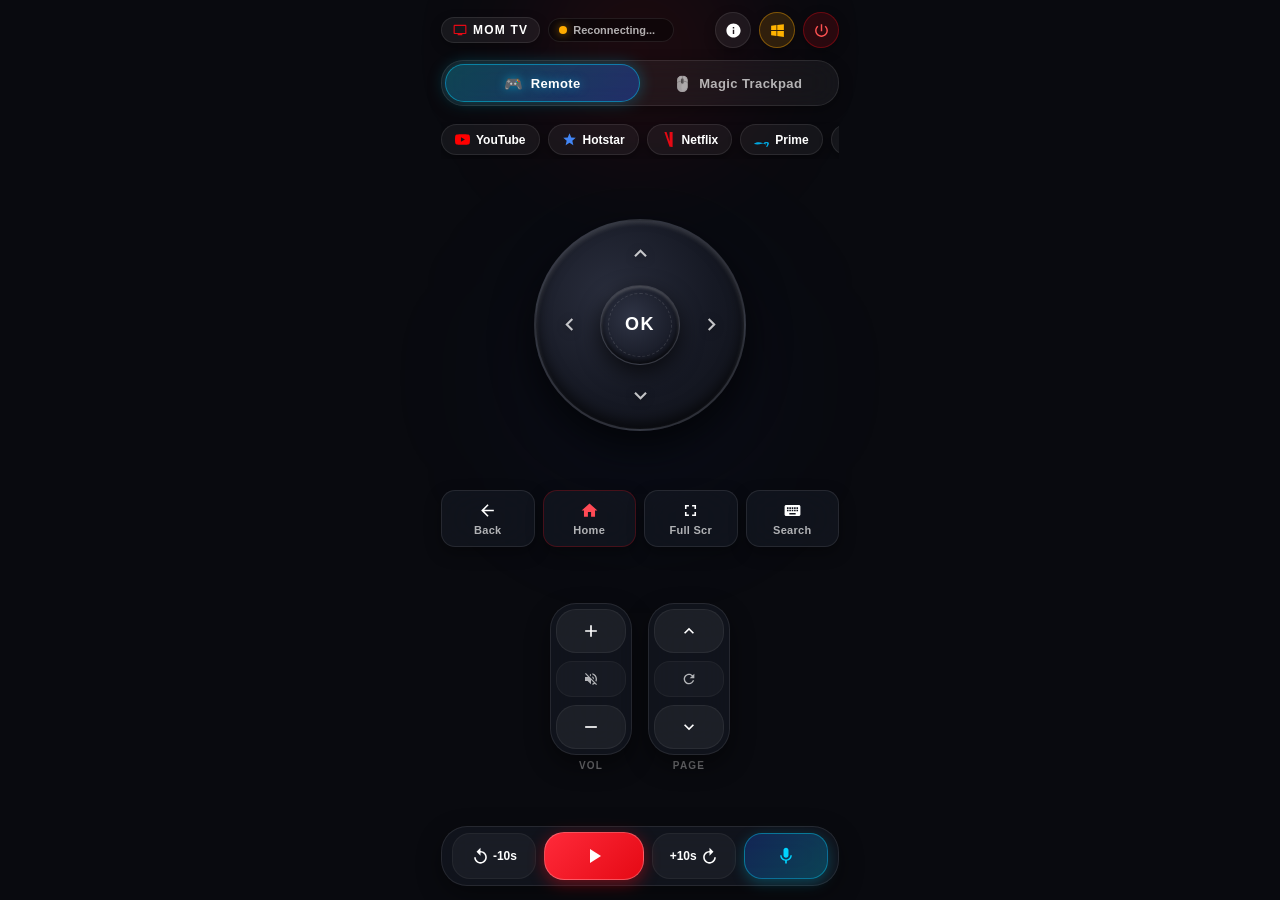
==== index.html @ c7e2353e "Refactor code structure for improved readability and maintainability" ====
<!DOCTYPE html>
<html lang="en">
<head>
  <meta charset="UTF-8">
  <meta name="viewport" content="width=device-width, initial-scale=1.0, maximum-scale=1.0, user-scalable=no, viewport-fit=cover">
  <title>MOM TV Remote</title>

  <!-- PWA & Apple Web App Meta Tags -->
  <meta name="theme-color" content="#090a0f">
  <meta name="apple-mobile-web-app-capable" content="yes">
  <meta name="apple-mobile-web-app-status-bar-style" content="black-translucent">
  <meta name="apple-mobile-web-app-title" content="Mom TV">
  <meta name="mobile-web-app-capable" content="yes">
  <meta name="application-name" content="MOM TV Remote">
  <meta name="description" content="Luxury Studio-Grade Smart TV Remote Control for MOM TV">

  <!-- Links -->
  <link rel="manifest" href="/manifest.json">
  <link rel="icon" type="image/svg+xml" href="/icon.svg">
  <link rel="apple-touch-icon" href="/icon.svg">

  <style>
    /* ==========================================================================
       DESIGN SYSTEM & CSS RESET
       ========================================================================== */
    :root {
      --bg-oled: #090a0f;
      --bg-card: rgba(20, 24, 34, 0.72);
      --bg-card-solid: #141822;
      --bg-pill: rgba(255, 255, 255, 0.05);
      --border-subtle: rgba(255, 255, 255, 0.09);
      --border-active: rgba(255, 255, 255, 0.22);
      --text-main: #FFFFFF;
      --text-muted: rgba(255, 255, 255, 0.68);
      --text-dim: rgba(255, 255, 255, 0.42);
      --accent-red: #E50914;
      --accent-red-glow: rgba(229, 9, 20, 0.45);
      --accent-green: #00E676;
      --accent-green-glow: rgba(0, 230, 118, 0.4);
      --accent-amber: #FFAB00;
      --accent-blue: #1E5CFF;
      --accent-cyan: #00D4FF;
      --accent-cyan-glow: rgba(0, 212, 255, 0.4);
      --font-stack: -apple-system, BlinkMacSystemFont, "SF Pro Display", "Segoe UI", Roboto, Helvetica, Arial, sans-serif;
    }

    *, *::before, *::after {
      margin: 0;
      padding: 0;
      box-sizing: border-box;
      -webkit-tap-highlight-color: transparent;
      user-select: none;
      -webkit-user-select: none;
      touch-action: manipulation;
    }

    button {
      background: transparent;
      border: none;
      font-family: inherit;
      outline: none;
      color: inherit;
    }

    html, body {
      width: 100%;
      height: 100%;
      min-height: 100vh;
      min-height: 100dvh;
      background-color: var(--bg-oled);
      color: var(--text-main);
      font-family: var(--font-stack);
      overflow-x: hidden;
      overflow-y: auto;
      display: flex;
      justify-content: center;
      align-items: stretch;
      -webkit-font-smoothing: antialiased;
      -moz-osx-font-smoothing: grayscale;
    }

    /* Ambient Backdrop Lighting */
    .ambient-backdrop {
      position: fixed;
      top: 0;
      left: 0;
      right: 0;
      bottom: 0;
      pointer-events: none;
      z-index: 0;
      overflow: hidden;
    }
    .glow-orb-top {
      position: absolute;
      top: -80px;
      left: 50%;
      transform: translateX(-50%);
      width: 320px;
      height: 260px;
      background: radial-gradient(circle, rgba(229, 9, 20, 0.16) 0%, transparent 70%);
      filter: blur(60px);
    }
    .glow-orb-mid {
      position: absolute;
      top: 42%;
      left: 50%;
      transform: translate(-50%, -50%);
      width: 320px;
      height: 320px;
      background: radial-gradient(circle, rgba(30, 80, 220, 0.10) 0%, transparent 70%);
      filter: blur(75px);
    }

    /* Main Ergonomic Container (430px max width for one-hand phone reach) */
    .remote-shell {
      position: relative;
      z-index: 1;
      width: 100%;
      max-width: 430px;
      margin: 0 auto;
      min-height: 100vh;
      min-height: 100dvh;
      display: flex;
      flex-direction: column;
      justify-content: space-between;
      padding: max(12px, env(safe-area-inset-top)) 16px max(14px, env(safe-area-inset-bottom)) 16px;
      gap: 10px;
    }

    /* ==========================================================================
       TOP STATUS BAR & POWER CONTROLS
       ========================================================================== */
    .top-bar {
      display: flex;
      align-items: center;
      justify-content: space-between;
      gap: 8px;
    }

    .brand-group {
      display: flex;
      align-items: center;
      gap: 8px;
    }

    .brand-logo-pill {
      display: flex;
      align-items: center;
      gap: 6px;
      background: rgba(255, 255, 255, 0.06);
      border: 1px solid var(--border-subtle);
      border-radius: 20px;
      padding: 5px 11px;
      font-size: 12px;
      font-weight: 800;
      letter-spacing: 1.2px;
      color: #FFF;
      box-shadow: 0 4px 12px rgba(0,0,0,0.3);
    }
    .brand-logo-pill .tv-icon-svg {
      width: 14px;
      height: 14px;
      fill: var(--accent-red);
    }

    .status-badge {
      display: flex;
      align-items: center;
      gap: 6px;
      background: rgba(0, 0, 0, 0.4);
      border: 1px solid var(--border-subtle);
      border-radius: 20px;
      padding: 5px 10px;
      font-size: 11px;
      font-weight: 600;
      color: var(--text-muted);
      cursor: pointer;
      transition: border-color 0.2s, background-color 0.2s;
    }
    .status-badge:active {
      background: rgba(255, 255, 255, 0.1);
    }

    .status-dot {
      width: 8px;
      height: 8px;
      border-radius: 50%;
      background-color: #FF5252;
      box-shadow: 0 0 8px rgba(255, 82, 82, 0.6);
      transition: background-color 0.3s, box-shadow 0.3s;
    }
    .status-badge.connected .status-dot {
      background-color: var(--accent-green);
      box-shadow: 0 0 10px var(--accent-green-glow);
      animation: pulse-dot 2.5s infinite;
    }
    .status-badge.reconnecting .status-dot {
      background-color: var(--accent-amber);
      box-shadow: 0 0 10px rgba(255, 171, 0, 0.6);
      animation: pulse-dot 1s infinite;
    }

    @keyframes pulse-dot {
      0%, 100% { transform: scale(1); opacity: 1; }
      50% { transform: scale(1.25); opacity: 0.75; }
    }

    .latency-pill {
      color: var(--accent-green);
      font-size: 10px;
      font-weight: 700;
      margin-left: 2px;
    }

    .top-actions {
      display: flex;
      align-items: center;
      gap: 8px;
    }

    .btn-circle-action {
      width: 36px;
      height: 36px;
      border-radius: 50%;
      background: rgba(255, 255, 255, 0.06);
      border: 1px solid var(--border-subtle);
      display: flex;
      align-items: center;
      justify-content: center;
      color: var(--text-main);
      cursor: pointer;
      box-shadow: 0 4px 12px rgba(0, 0, 0, 0.3);
      transition: transform 0.1s ease, background-color 0.15s ease, border-color 0.15s ease;
    }
    .btn-circle-action:active {
      transform: scale(0.90);
      background: rgba(255, 255, 255, 0.15);
      border-color: var(--border-active);
    }
    .btn-circle-action svg {
      width: 17px;
      height: 17px;
      fill: currentColor;
    }

    .btn-power {
      background: rgba(229, 9, 20, 0.15);
      border-color: rgba(229, 9, 20, 0.35);
      color: #FF5252;
    }
    .btn-power:active {
      background: var(--accent-red);
      color: #FFF;
      box-shadow: 0 0 18px var(--accent-red-glow);
    }

    .btn-exit-windows {
      background: rgba(255, 171, 0, 0.14);
      border-color: rgba(255, 171, 0, 0.4);
      color: #FFB300;
    }
    .btn-exit-windows:active {
      background: #FFB300;
      color: #090a0f;
      box-shadow: 0 0 18px rgba(255, 171, 0, 0.6);
    }

    /* ==========================================================================
       QUICK APPS SHELF (HORIZONTAL SCROLLING ROW)
       ========================================================================== */
    .shelf-container {
      position: relative;
      margin: 0 -16px;
      padding: 0 16px;
    }
    .apps-shelf {
      display: flex;
      gap: 8px;
      overflow-x: auto;
      scroll-snap-type: x mandatory;
      padding: 2px 4px 4px 4px;
      scrollbar-width: none;
      -ms-overflow-style: none;
    }
    .apps-shelf::-webkit-scrollbar {
      display: none;
    }

    .app-pill {
      flex: 0 0 auto;
      scroll-snap-align: start;
      display: flex;
      align-items: center;
      gap: 6px;
      padding: 7px 13px;
      background: rgba(255, 255, 255, 0.05);
      border: 1px solid var(--border-subtle);
      border-radius: 24px;
      font-size: 12px;
      font-weight: 600;
      color: #FFF;
      cursor: pointer;
      box-shadow: 0 4px 12px rgba(0, 0, 0, 0.35);
      transition: transform 0.12s ease, border-color 0.15s ease, background 0.15s ease, box-shadow 0.15s ease;
    }
    .app-pill:active {
      transform: scale(0.92);
      border-color: rgba(255, 255, 255, 0.4);
    }
    .app-pill svg {
      width: 15px;
      height: 15px;
      flex-shrink: 0;
    }

    /* Distinct Brand Accents */
    .pill-yt:active { background: #FF0000; box-shadow: 0 0 16px rgba(255,0,0,0.5); }
    .pill-hotstar:active { background: #001D85; box-shadow: 0 0 16px rgba(0,29,133,0.6); }
    .pill-netflix:active { background: #E50914; box-shadow: 0 0 16px rgba(229,9,20,0.6); }
    .pill-prime:active { background: #00A8E1; color: #000; box-shadow: 0 0 16px rgba(0,168,225,0.6); }
    .pill-jio:active { background: #E5007D; box-shadow: 0 0 16px rgba(229,0,125,0.6); }
    .pill-bhajans:active { background: #FF8C00; box-shadow: 0 0 16px rgba(255,140,0,0.6); }
    .pill-photos:active { background: #00B4D8; box-shadow: 0 0 16px rgba(0,180,216,0.6); }
    .pill-news:active { background: #0077B6; box-shadow: 0 0 16px rgba(0,119,182,0.6); }

    /* ==========================================================================
       CIRCULAR PRECISION D-PAD (APPLE TV / FIRE TV STYLE)
       ========================================================================== */
    .dpad-section {
      display: flex;
      justify-content: center;
      align-items: center;
      padding: 4px 0;
    }

    .dpad-plate {
      position: relative;
      width: 212px;
      height: 212px;
      border-radius: 50%;
      background: radial-gradient(circle at 35% 35%, #292d3c 0%, #161924 55%, #0f1118 100%);
      border: 2px solid rgba(255, 255, 255, 0.11);
      box-shadow:
        0 16px 40px rgba(0, 0, 0, 0.7),
        inset 0 2px 4px rgba(255, 255, 255, 0.15),
        inset 0 -6px 14px rgba(0, 0, 0, 0.65);
      display: flex;
      align-items: center;
      justify-content: center;
      touch-action: none;
    }

    /* 4 Directional Sectors */
    .dpad-btn {
      position: absolute;
      display: flex;
      align-items: center;
      justify-content: center;
      color: rgba(255, 255, 255, 0.75);
      cursor: pointer;
      transition: transform 0.08s ease, color 0.1s ease;
      z-index: 2;
    }
    .dpad-btn svg {
      width: 25px;
      height: 25px;
      fill: currentColor;
      filter: drop-shadow(0 2px 4px rgba(0,0,0,0.5));
    }
    .dpad-btn:active, .dpad-btn.active {
      color: #FFFFFF;
    }

    .dpad-btn.up {
      top: 6px;
      left: 50%;
      transform: translateX(-50%);
      width: 76px;
      height: 54px;
    }
    .dpad-btn.up:active, .dpad-btn.up.active {
      transform: translateX(-50%) translateY(-2px);
    }

    .dpad-btn.down {
      bottom: 6px;
      left: 50%;
      transform: translateX(-50%);
      width: 76px;
      height: 54px;
    }
    .dpad-btn.down:active, .dpad-btn.down.active {
      transform: translateX(-50%) translateY(2px);
    }

    .dpad-btn.left {
      left: 6px;
      top: 50%;
      transform: translateY(-50%);
      width: 54px;
      height: 76px;
    }
    .dpad-btn.left:active, .dpad-btn.left.active {
      transform: translateY(-50%) translateX(-2px);
    }

    .dpad-btn.right {
      right: 6px;
      top: 50%;
      transform: translateY(-50%);
      width: 54px;
      height: 76px;
    }
    .dpad-btn.right:active, .dpad-btn.right.active {
      transform: translateY(-50%) translateX(2px);
    }

    /* Center Tactile OK Ring */
    .dpad-center-ok {
      position: relative;
      z-index: 3;
      width: 80px;
      height: 80px;
      border-radius: 50%;
      background: radial-gradient(circle at 40% 40%, #2f3445 0%, #191c28 65%, #0e1017 100%);
      border: 1.5px solid rgba(255, 255, 255, 0.14);
      box-shadow:
        0 8px 22px rgba(0, 0, 0, 0.65),
        inset 0 2px 3px rgba(255, 255, 255, 0.22),
        inset 0 -3px 6px rgba(0, 0, 0, 0.7);
      display: flex;
      flex-direction: column;
      align-items: center;
      justify-content: center;
      color: #FFFFFF;
      font-size: 18px;
      font-weight: 800;
      letter-spacing: 1.5px;
      cursor: pointer;
      transition: transform 0.08s ease, box-shadow 0.1s ease, background 0.1s ease;
    }
    .dpad-center-ok::after {
      content: '';
      position: absolute;
      width: 64px;
      height: 64px;
      border-radius: 50%;
      border: 1px dashed rgba(255, 255, 255, 0.12);
      pointer-events: none;
    }
    .dpad-center-ok:active, .dpad-center-ok.active {
      transform: scale(0.92);
      background: radial-gradient(circle at 50% 50%, #1a44a5 0%, #0d2258 100%);
      border-color: rgba(255, 255, 255, 0.4);
      box-shadow: 0 2px 10px rgba(0,0,0,0.8), 0 0 16px rgba(30, 80, 220, 0.5);
    }

    /* ==========================================================================
       ESSENTIAL TV CONTROL BAR (BACK, HOME, FULLSCREEN, KEYBOARD)
       ========================================================================== */
    .essentials-row {
      display: grid;
      grid-template-columns: repeat(4, 1fr);
      gap: 8px;
    }

    .pill-control-btn {
      display: flex;
      flex-direction: column;
      align-items: center;
      justify-content: center;
      gap: 4px;
      padding: 10px 4px;
      background: var(--bg-card);
      backdrop-filter: blur(20px);
      -webkit-backdrop-filter: blur(20px);
      border: 1px solid var(--border-subtle);
      border-radius: 14px;
      color: var(--text-main);
      cursor: pointer;
      box-shadow: 0 6px 16px rgba(0, 0, 0, 0.35);
      transition: transform 0.1s ease, background-color 0.15s ease, border-color 0.15s ease;
    }
    .pill-control-btn:active {
      transform: scale(0.92);
      background: rgba(255, 255, 255, 0.12);
      border-color: var(--border-active);
    }
    .pill-control-btn svg {
      width: 19px;
      height: 19px;
      fill: currentColor;
    }
    .pill-control-btn span {
      font-size: 11px;
      font-weight: 600;
      color: var(--text-muted);
      letter-spacing: 0.3px;
    }
    .pill-control-btn:active span {
      color: #FFF;
    }
    .pill-control-btn.home-accent {
      border-color: rgba(229, 9, 20, 0.25);
    }
    .pill-control-btn.home-accent svg {
      fill: #FF4A55;
    }
    .pill-control-btn.home-accent:active {
      background: rgba(229, 9, 20, 0.3);
      border-color: var(--accent-red);
    }

    /* ==========================================================================
       ERGONOMIC DUAL VERTICAL ROCKERS (VOLUME & PAGE/SCROLL)
       ========================================================================== */
    .rockers-section {
      display: flex;
      justify-content: center;
      gap: 16px;
      padding: 0;
    }

    .rocker-column {
      display: flex;
      flex-direction: column;
      align-items: center;
      gap: 5px;
    }

    .rocker-pillar {
      width: 82px;
      height: 152px;
      background: var(--bg-card);
      backdrop-filter: blur(20px);
      -webkit-backdrop-filter: blur(20px);
      border: 1px solid var(--border-subtle);
      border-radius: 26px;
      display: flex;
      flex-direction: column;
      justify-content: space-between;
      align-items: center;
      padding: 5px;
      box-shadow: 0 10px 24px rgba(0, 0, 0, 0.45);
    }

    .rocker-btn {
      width: 100%;
      height: 44px;
      border-radius: 20px;
      background: rgba(255, 255, 255, 0.05);
      border: 1px solid rgba(255, 255, 255, 0.06);
      display: flex;
      align-items: center;
      justify-content: center;
      color: var(--text-main);
      cursor: pointer;
      transition: transform 0.08s ease, background-color 0.12s ease;
    }
    .rocker-btn:active {
      transform: scale(0.90);
      background: rgba(255, 255, 255, 0.18);
    }
    .rocker-btn svg {
      width: 20px;
      height: 20px;
      fill: currentColor;
    }

    .rocker-mid-btn {
      width: 100%;
      height: 36px;
      border-radius: 16px;
      display: flex;
      align-items: center;
      justify-content: center;
      font-size: 11px;
      font-weight: 700;
      letter-spacing: 0.8px;
      color: var(--text-muted);
      cursor: pointer;
      background: rgba(255, 255, 255, 0.03);
      border: 1px solid rgba(255, 255, 255, 0.04);
      transition: transform 0.08s ease, background-color 0.12s ease, color 0.12s ease;
    }
    .rocker-mid-btn:active {
      transform: scale(0.92);
      background: rgba(255, 255, 255, 0.16);
      color: #FFF;
    }
    .rocker-mid-btn svg {
      width: 16px;
      height: 16px;
      fill: currentColor;
    }

    .rocker-label {
      font-size: 10px;
      font-weight: 700;
      letter-spacing: 1.2px;
      color: var(--text-dim);
      text-transform: uppercase;
      text-align: center;
    }

    /* ==========================================================================
       MEDIA PLAYBACK & VOICE CONTROLS BAR (REWIND 10, PLAY/PAUSE, FORWARD 10, VOICE)
       ========================================================================== */
    .media-playback-bar {
      display: flex;
      align-items: center;
      justify-content: space-between;
      gap: 8px;
      padding: 5px 10px;
      background: var(--bg-card);
      backdrop-filter: blur(20px);
      -webkit-backdrop-filter: blur(20px);
      border: 1px solid var(--border-subtle);
      border-radius: 26px;
      box-shadow: 0 8px 24px rgba(0, 0, 0, 0.4);
    }

    .media-btn {
      flex: 1;
      height: 46px;
      border-radius: 18px;
      background: rgba(255, 255, 255, 0.04);
      border: 1px solid rgba(255, 255, 255, 0.05);
      display: flex;
      align-items: center;
      justify-content: center;
      gap: 3px;
      font-size: 12px;
      font-weight: 700;
      color: var(--text-main);
      cursor: pointer;
      transition: transform 0.08s ease, background-color 0.12s ease;
    }
    .media-btn:active {
      transform: scale(0.92);
      background: rgba(255, 255, 255, 0.14);
    }
    .media-btn svg {
      width: 19px;
      height: 19px;
      fill: currentColor;
    }

    .media-btn-play {
      flex: 1.2;
      height: 48px;
      background: linear-gradient(135deg, #FF2A3A 0%, #E50914 100%);
      border-radius: 20px;
      border: 1px solid rgba(255, 255, 255, 0.25);
      box-shadow: 0 4px 16px var(--accent-red-glow);
    }
    .media-btn-play:active {
      transform: scale(0.92);
      filter: brightness(1.2);
    }
    .media-btn-play svg {
      width: 24px;
      height: 24px;
      fill: #FFFFFF;
    }

    .media-btn-voice {
      flex: 1;
      height: 46px;
      border-radius: 18px;
      background: linear-gradient(135deg, rgba(30, 92, 255, 0.25) 0%, rgba(0, 212, 255, 0.25) 100%);
      border: 1px solid rgba(0, 212, 255, 0.4);
      color: #00D4FF;
      box-shadow: 0 4px 14px rgba(0, 212, 255, 0.25);
    }
    .media-btn-voice:active {
      transform: scale(0.92);
      background: linear-gradient(135deg, #1E5CFF 0%, #00D4FF 100%);
      color: #FFF;
      box-shadow: 0 0 16px var(--accent-cyan-glow);
    }
    .media-btn-voice svg {
      width: 20px;
      height: 20px;
      fill: currentColor;
    }

    /* ==========================================================================
       MODALS & BOTTOM SHEETS (VOICE, KEYBOARD, POWER, INFO/PAIRING)
       ========================================================================== */
    .modal-overlay {
      position: fixed;
      inset: 0;
      background: rgba(0, 0, 0, 0.78);
      backdrop-filter: blur(16px);
      -webkit-backdrop-filter: blur(16px);
      z-index: 100;
      display: none;
      align-items: flex-end;
      justify-content: center;
      padding: 0;
      opacity: 0;
      transition: opacity 0.25s ease;
    }
    .modal-overlay.active {
      display: flex;
      opacity: 1;
    }

    .modal-card {
      width: 100%;
      max-width: 430px;
      background: #12151E;
      border: 1px solid var(--border-subtle);
      border-radius: 26px 26px 0 0;
      padding: 22px 20px max(22px, env(safe-area-inset-bottom)) 20px;
      box-shadow: 0 -12px 40px rgba(0, 0, 0, 0.8);
      transform: translateY(100%);
      transition: transform 0.28s cubic-bezier(0.16, 1, 0.3, 1);
      display: flex;
      flex-direction: column;
      gap: 16px;
    }
    .modal-overlay.active .modal-card {
      transform: translateY(0);
    }

    .modal-handle {
      width: 40px;
      height: 5px;
      background: rgba(255, 255, 255, 0.2);
      border-radius: 3px;
      align-self: center;
      margin-bottom: -4px;
    }

    .modal-header {
      display: flex;
      align-items: center;
      justify-content: space-between;
    }
    .modal-title {
      font-size: 18px;
      font-weight: 700;
      color: #FFF;
      display: flex;
      align-items: center;
      gap: 8px;
    }
    .modal-close-btn {
      width: 32px;
      height: 32px;
      border-radius: 50%;
      background: rgba(255, 255, 255, 0.08);
      border: none;
      color: var(--text-muted);
      font-size: 17px;
      font-weight: bold;
      display: flex;
      align-items: center;
      justify-content: center;
      cursor: pointer;
    }
    .modal-close-btn:active {
      background: rgba(255, 255, 255, 0.2);
      color: #FFF;
    }

    /* ==========================================================================
       STUDIO-GRADE TV SEARCH & VOICE HUB (#search-hub-modal)
       ========================================================================== */
    .search-hub-card {
      width: 100%;
      max-width: 440px;
      background: #111420;
      border: 1px solid rgba(255, 255, 255, 0.14);
      border-radius: 28px 28px 0 0;
      padding: 20px 20px max(24px, env(safe-area-inset-bottom)) 20px;
      box-shadow: 0 -16px 48px rgba(0, 0, 0, 0.9);
      transform: translateY(100%);
      transition: transform 0.28s cubic-bezier(0.16, 1, 0.3, 1);
      display: flex;
      flex-direction: column;
      gap: 14px;
      max-height: 92vh;
      overflow-y: auto;
      overflow-x: hidden;
    }
    .modal-overlay.active .search-hub-card {
      transform: translateY(0);
    }

    /* Voice / Equalizer Area */
    .hub-voice-section {
      display: flex;
      align-items: center;
      justify-content: space-between;
      background: rgba(255, 255, 255, 0.04);
      border: 1px solid var(--border-subtle);
      border-radius: 20px;
      padding: 10px 14px;
      gap: 12px;
    }

    .hub-mic-btn {
      width: 52px;
      height: 52px;
      border-radius: 50%;
      background: linear-gradient(135deg, #1e5cff 0%, #00d4ff 100%);
      border: none;
      display: flex;
      align-items: center;
      justify-content: center;
      cursor: pointer;
      color: #fff;
      box-shadow: 0 4px 14px rgba(0, 212, 255, 0.35);
      flex-shrink: 0;
      transition: transform 0.15s ease, box-shadow 0.2s ease;
      position: relative;
    }
    .hub-mic-btn:active {
      transform: scale(0.92);
    }
    .hub-mic-btn.listening {
      background: linear-gradient(135deg, #ea4335 0%, #ff5252 100%);
      box-shadow: 0 0 22px rgba(234, 67, 53, 0.65);
      animation: pulse-mic 1.2s infinite;
    }
    @keyframes pulse-mic {
      0% { box-shadow: 0 0 0 0 rgba(234, 67, 53, 0.6); }
      70% { box-shadow: 0 0 0 14px rgba(234, 67, 53, 0); }
      100% { box-shadow: 0 0 0 0 rgba(234, 67, 53, 0); }
    }
    .hub-mic-btn svg {
      width: 26px;
      height: 26px;
      fill: currentColor;
    }

    .hub-voice-info {
      flex: 1;
      display: flex;
      flex-direction: column;
      gap: 4px;
      min-width: 0;
    }
    .hub-voice-status {
      font-size: 13px;
      font-weight: 700;
      color: var(--text-main);
      white-space: nowrap;
      overflow: hidden;
      text-overflow: ellipsis;
    }

    /* Multi-bar Equalizer Waves */
    .hub-wave-bars {
      display: flex;
      align-items: center;
      gap: 5px;
      height: 28px;
    }
    .hub-wave-bar {
      width: 5px;
      height: 8px;
      border-radius: 3px;
      transition: height 0.12s ease;
    }
    .hub-wave-bar:nth-child(1) { background: #4285F4; }
    .hub-wave-bar:nth-child(2) { background: #EA4335; }
    .hub-wave-bar:nth-child(3) { background: #FBBC05; }
    .hub-wave-bar:nth-child(4) { background: #34A853; }
    .hub-wave-bar:nth-child(5) { background: #00D4FF; }

    .hub-wave-bars.listening .hub-wave-bar:nth-child(1) { animation: hub-wave 0.7s infinite ease-in-out 0.05s; }
    .hub-wave-bars.listening .hub-wave-bar:nth-child(2) { animation: hub-wave 0.7s infinite ease-in-out 0.15s; }
    .hub-wave-bars.listening .hub-wave-bar:nth-child(3) { animation: hub-wave 0.7s infinite ease-in-out 0.25s; }
    .hub-wave-bars.listening .hub-wave-bar:nth-child(4) { animation: hub-wave 0.7s infinite ease-in-out 0.35s; }
    .hub-wave-bars.listening .hub-wave-bar:nth-child(5) { animation: hub-wave 0.7s infinite ease-in-out 0.45s; }

    @keyframes hub-wave {
      0%, 100% { height: 6px; }
      50% { height: 26px; }
    }

    /* Language Switcher */
    .hub-lang-row {
      display: flex;
      align-items: center;
      justify-content: flex-end;
      gap: 6px;
    }
    .hub-lang-chip {
      padding: 5px 10px;
      border-radius: 12px;
      background: rgba(255, 255, 255, 0.06);
      border: 1px solid var(--border-subtle);
      font-size: 11px;
      font-weight: 700;
      color: var(--text-muted);
      cursor: pointer;
      display: flex;
      align-items: center;
      gap: 4px;
      transition: all 0.15s ease;
    }
    .hub-lang-chip.active {
      background: rgba(0, 212, 255, 0.18);
      border-color: var(--accent-cyan);
      color: #FFF;
      box-shadow: 0 0 10px rgba(0, 212, 255, 0.3);
    }

    /* Ultra-readable transcript & input field (24px - 28px) */
    .hub-input-group {
      display: flex;
      gap: 8px;
      align-items: stretch;
    }
    .hub-input-wrapper {
      position: relative;
      flex: 1;
      display: flex;
      align-items: center;
    }
    .hub-search-input {
      width: 100%;
      background: #090c14;
      border: 2px solid rgba(255, 255, 255, 0.16);
      border-radius: 18px;
      padding: 14px 44px 14px 16px;
      font-size: clamp(22px, 5.5vw, 26px);
      font-weight: 700;
      color: #FFFFFF;
      outline: none;
      transition: border-color 0.2s, box-shadow 0.2s;
      letter-spacing: -0.2px;
      line-height: 1.25;
      font-family: inherit;
    }
    .hub-search-input::placeholder {
      font-size: 17px;
      font-weight: 500;
      color: rgba(255, 255, 255, 0.35);
    }
    .hub-search-input:focus {
      border-color: var(--accent-cyan);
      box-shadow: 0 0 18px rgba(0, 212, 255, 0.25);
    }
    .hub-clear-btn {
      position: absolute;
      right: 12px;
      top: 50%;
      transform: translateY(-50%);
      width: 28px;
      height: 28px;
      border-radius: 50%;
      background: rgba(255, 255, 255, 0.12);
      border: none;
      color: var(--text-muted);
      font-size: 14px;
      font-weight: bold;
      display: none;
      align-items: center;
      justify-content: center;
      cursor: pointer;
    }
    .hub-clear-btn:active {
      background: rgba(255, 255, 255, 0.25);
      color: #fff;
    }

    /* Large Vibrant GO Button */
    .hub-btn-go {
      background: linear-gradient(135deg, #00D4FF 0%, #1E5CFF 100%);
      border: none;
      border-radius: 18px;
      padding: 0 20px;
      font-size: 16px;
      font-weight: 800;
      letter-spacing: 0.5px;
      color: #FFF;
      cursor: pointer;
      display: flex;
      align-items: center;
      justify-content: center;
      gap: 6px;
      box-shadow: 0 4px 18px rgba(0, 212, 255, 0.4);
      flex-shrink: 0;
      transition: transform 0.1s ease, filter 0.15s ease;
    }
    .hub-btn-go:active {
      transform: scale(0.94);
      filter: brightness(1.15);
    }

    /* 1-Tap Destination Search Chips */
    .hub-chips-section-title {
      font-size: 11px;
      font-weight: 800;
      text-transform: uppercase;
      letter-spacing: 1px;
      color: var(--text-dim);
      margin-top: 2px;
    }
    .hub-destinations-grid {
      display: grid;
      grid-template-columns: repeat(3, 1fr);
      gap: 8px;
    }
    .hub-dest-chip {
      display: flex;
      flex-direction: column;
      align-items: center;
      justify-content: center;
      gap: 6px;
      padding: 12px 6px;
      border-radius: 16px;
      border: 1px solid transparent;
      cursor: pointer;
      transition: transform 0.12s ease, box-shadow 0.2s ease, filter 0.15s ease;
      text-align: center;
      font-family: inherit;
    }
    .hub-dest-chip:active {
      transform: scale(0.95);
      filter: brightness(1.2);
    }
    .hub-dest-icon {
      width: 24px;
      height: 24px;
      display: flex;
      align-items: center;
      justify-content: center;
    }
    .hub-dest-icon svg {
      width: 22px;
      height: 22px;
    }
    .hub-dest-name {
      font-size: 12px;
      font-weight: 800;
      letter-spacing: 0.2px;
      line-height: 1.1;
      white-space: nowrap;
    }
    .hub-dest-sub {
      font-size: 10px;
      font-weight: 600;
      opacity: 0.78;
    }

    /* YouTube Red Pill */
    .chip-youtube {
      background: linear-gradient(135deg, #FF0000 0%, #B30000 100%);
      border-color: rgba(255, 0, 0, 0.4);
      color: #FFFFFF;
      box-shadow: 0 4px 16px rgba(255, 0, 0, 0.32);
    }
    /* Hotstar Royal Blue + Gold Star Pill */
    .chip-hotstar {
      background: linear-gradient(135deg, #091738 0%, #123485 100%);
      border: 1.5px solid rgba(255, 215, 0, 0.5);
      color: #FFFFFF;
      box-shadow: 0 4px 16px rgba(18, 52, 133, 0.45);
    }
    .chip-hotstar .gold-star {
      color: #FFD700;
      font-size: 20px;
      line-height: 1;
      filter: drop-shadow(0 0 6px rgba(255, 215, 0, 0.7));
    }
    /* Google / Web Cyan-Teal Pill */
    .chip-web {
      background: linear-gradient(135deg, #004d61 0%, #008ba3 100%);
      border-color: rgba(0, 212, 255, 0.4);
      color: #FFFFFF;
      box-shadow: 0 4px 16px rgba(0, 212, 255, 0.3);
    }

    /* "Type Live on TV" Bar & Quick Sync */
    .hub-live-type-card {
      background: rgba(255, 255, 255, 0.04);
      border: 1px solid var(--border-subtle);
      border-radius: 16px;
      padding: 10px 14px;
      display: flex;
      align-items: center;
      justify-content: space-between;
      gap: 10px;
    }
    .hub-live-type-btn {
      flex: 1;
      background: rgba(255, 255, 255, 0.08);
      border: 1px solid var(--border-subtle);
      border-radius: 12px;
      padding: 9px 12px;
      font-size: 13px;
      font-weight: 700;
      color: #FFF;
      display: flex;
      align-items: center;
      justify-content: center;
      gap: 8px;
      cursor: pointer;
      transition: background 0.15s ease;
      font-family: inherit;
    }
    .hub-live-type-btn:active {
      background: rgba(255, 255, 255, 0.2);
      transform: scale(0.97);
    }
    .hub-sync-toggle {
      display: flex;
      align-items: center;
      gap: 6px;
      font-size: 11px;
      font-weight: 600;
      color: var(--text-muted);
      cursor: pointer;
      user-select: none;
    }
    .hub-sync-checkbox {
      accent-color: var(--accent-cyan);
      width: 16px;
      height: 16px;
      cursor: pointer;
    }

    /* Mom's Quick Shortcuts */
    .hub-quick-shortcuts {
      display: flex;
      flex-wrap: wrap;
      gap: 6px;
    }
    .hub-quick-pill {
      background: rgba(255, 255, 255, 0.06);
      border: 1px solid var(--border-subtle);
      border-radius: 20px;
      padding: 6px 12px;
      font-size: 12px;
      font-weight: 600;
      color: var(--text-muted);
      cursor: pointer;
      transition: background 0.15s, color 0.15s;
      font-family: inherit;
    }
    .hub-quick-pill:active {
      background: rgba(255, 255, 255, 0.16);
      color: #FFF;
    }

    /* Power Sheet Options */
    .power-actions-list {
      display: flex;
      flex-direction: column;
      gap: 10px;
    }
    .power-action-item {
      display: flex;
      align-items: center;
      gap: 14px;
      padding: 14px 18px;
      background: rgba(255, 255, 255, 0.05);
      border: 1px solid var(--border-subtle);
      border-radius: 16px;
      font-size: 14px;
      font-weight: 600;
      color: #FFF;
      cursor: pointer;
      transition: transform 0.1s ease, background 0.15s ease;
    }
    .power-action-item:active {
      transform: scale(0.97);
      background: rgba(255, 255, 255, 0.12);
    }
    .power-action-item.danger {
      color: #FF5252;
      border-color: rgba(255, 82, 82, 0.3);
      background: rgba(229, 9, 20, 0.1);
    }
    .power-action-item.danger:active {
      background: var(--accent-red);
      color: #FFF;
    }
    .power-action-item svg {
      width: 20px;
      height: 20px;
      fill: currentColor;
    }

    /* Dedicated Exit to Windows Action Styling */
    .action-exit-windows {
      border: 1.5px solid rgba(255, 171, 0, 0.45) !important;
      background: linear-gradient(135deg, rgba(255, 171, 0, 0.14) 0%, rgba(229, 9, 20, 0.08) 100%) !important;
      color: #FFE082 !important;
      padding: 13px 16px !important;
    }
    .action-exit-windows:active {
      background: linear-gradient(135deg, rgba(255, 171, 0, 0.32) 0%, rgba(229, 9, 20, 0.22) 100%) !important;
      border-color: #FFB300 !important;
      transform: scale(0.98);
    }
    .action-icon-wrapper.win-icon-bg {
      width: 38px;
      height: 38px;
      border-radius: 12px;
      background: rgba(255, 171, 0, 0.22);
      display: flex;
      align-items: center;
      justify-content: center;
      flex-shrink: 0;
    }
    .windows-logo-svg {
      width: 20px;
      height: 20px;
      fill: #FFB300;
    }
    .action-text-col {
      display: flex;
      flex-direction: column;
      gap: 2px;
      text-align: left;
      flex: 1;
    }
    .action-title-row {
      display: flex;
      align-items: center;
      gap: 8px;
    }
    .action-title-text {
      font-size: 15px;
      font-weight: 700;
      color: #FFF;
    }
    .action-badge-kiosk {
      font-size: 10px;
      font-weight: 800;
      letter-spacing: 0.5px;
      padding: 2px 6px;
      border-radius: 6px;
      background: rgba(255, 171, 0, 0.25);
      color: #FFD54F;
      border: 1px solid rgba(255, 171, 0, 0.4);
    }
    .action-desc-text {
      font-size: 12px;
      color: var(--text-muted);
      font-weight: 500;
    }

    /* Toast Notification */
    .toast-pill {
      position: fixed;
      top: max(16px, env(safe-area-inset-top));
      left: 50%;
      transform: translateX(-50%) translateY(-60px);
      background: rgba(24, 28, 40, 0.94);
      backdrop-filter: blur(20px);
      -webkit-backdrop-filter: blur(20px);
      border: 1px solid var(--border-subtle);
      border-radius: 24px;
      padding: 8px 16px;
      font-size: 12px;
      font-weight: 600;
      color: #FFF;
      box-shadow: 0 10px 30px rgba(0, 0, 0, 0.6);
      z-index: 200;
      pointer-events: none;
      transition: transform 0.3s cubic-bezier(0.16, 1, 0.3, 1), opacity 0.3s ease;
      opacity: 0;
      display: flex;
      align-items: center;
      gap: 8px;
      white-space: nowrap;
    }
    .toast-pill.show {
      transform: translateX(-50%) translateY(0);
      opacity: 1;
    }

    /* ==========================================================================
       MODE SWITCHER SEGMENTED CONTROL
       ========================================================================== */
    .mode-switcher-container {
      width: 100%;
      margin: 2px 0 6px 0;
    }

    .mode-switcher-pill {
      position: relative;
      display: flex;
      background: rgba(255, 255, 255, 0.05);
      backdrop-filter: blur(16px);
      -webkit-backdrop-filter: blur(16px);
      border: 1px solid var(--border-subtle);
      border-radius: 22px;
      padding: 3px;
      box-shadow: 0 4px 14px rgba(0, 0, 0, 0.35);
    }

    .mode-slider {
      position: absolute;
      top: 3px;
      left: 3px;
      width: calc(50% - 3px);
      height: calc(100% - 6px);
      background: linear-gradient(135deg, rgba(0, 212, 255, 0.25) 0%, rgba(30, 92, 255, 0.35) 100%);
      border: 1px solid rgba(0, 212, 255, 0.45);
      border-radius: 19px;
      box-shadow: 0 0 16px rgba(0, 212, 255, 0.3);
      transition: transform 0.25s cubic-bezier(0.16, 1, 0.3, 1);
      pointer-events: none;
      z-index: 1;
    }

    .mode-btn {
      position: relative;
      flex: 1;
      z-index: 2;
      height: 38px;
      border-radius: 19px;
      display: flex;
      align-items: center;
      justify-content: center;
      gap: 7px;
      font-size: 13px;
      font-weight: 700;
      letter-spacing: 0.4px;
      color: var(--text-muted);
      cursor: pointer;
      transition: color 0.18s ease;
    }

    .mode-btn.active {
      color: #FFFFFF;
      text-shadow: 0 0 10px rgba(0, 212, 255, 0.5);
    }

    .mode-btn .mode-emoji {
      font-size: 15px;
      line-height: 1;
    }

    /* Views */
    .remote-view {
      display: flex;
      flex-direction: column;
      justify-content: space-between;
      gap: 10px;
      flex: 1;
      width: 100%;
    }

    /* ==========================================================================
       MAGIC TRACKPAD VIEW STYLES
       ========================================================================== */
    .trackpad-view {
      display: flex;
      flex-direction: column;
      gap: 10px;
      flex: 1;
      width: 100%;
      height: 100%;
      justify-content: space-between;
    }

    .trackpad-hint-bar {
      display: flex;
      align-items: center;
      justify-content: space-between;
      padding: 6px 12px;
      background: rgba(0, 212, 255, 0.05);
      border: 1px solid rgba(0, 212, 255, 0.18);
      border-radius: 14px;
      font-size: 11px;
      font-weight: 600;
      color: var(--accent-cyan);
    }

    .trackpad-hint-text {
      display: flex;
      align-items: center;
      gap: 5px;
      overflow: hidden;
      text-overflow: ellipsis;
      white-space: nowrap;
    }

    .sens-toggle-group {
      display: flex;
      align-items: center;
      gap: 3px;
      background: rgba(0, 0, 0, 0.3);
      padding: 2px;
      border-radius: 10px;
      border: 1px solid rgba(255, 255, 255, 0.08);
    }

    .sens-pill {
      padding: 2px 7px;
      border-radius: 8px;
      font-size: 10px;
      font-weight: 700;
      color: var(--text-dim);
      cursor: pointer;
      transition: all 0.15s ease;
    }

    .sens-pill.active {
      background: var(--accent-cyan);
      color: #090a0f;
      box-shadow: 0 0 8px var(--accent-cyan-glow);
    }

    /* Acrylic Frosted Trackpad Surface */
    .trackpad-surface-card {
      position: relative;
      width: 100%;
      flex: 1;
      min-height: 290px;
      max-height: 420px;
      border-radius: 26px;
      background: rgba(14, 18, 28, 0.72);
      backdrop-filter: blur(28px);
      -webkit-backdrop-filter: blur(28px);
      border: 1.5px solid rgba(0, 212, 255, 0.28);
      box-shadow:
        0 16px 40px rgba(0, 0, 0, 0.75),
        inset 0 1px 2px rgba(255, 255, 255, 0.12),
        0 0 25px rgba(0, 212, 255, 0.1);
      touch-action: none;
      overflow: hidden;
      display: flex;
      align-items: center;
      justify-content: center;
      user-select: none;
      -webkit-user-select: none;
      transition: border-color 0.18s ease, box-shadow 0.18s ease;
    }

    .trackpad-surface-card.active-touch {
      border-color: rgba(0, 212, 255, 0.75);
      box-shadow:
        0 16px 44px rgba(0, 0, 0, 0.8),
        inset 0 1px 3px rgba(255, 255, 255, 0.2),
        0 0 35px rgba(0, 212, 255, 0.3);
    }

    /* Subtle Laser Grid Pattern */
    .trackpad-laser-grid {
      position: absolute;
      inset: 0;
      background-image:
        linear-gradient(rgba(0, 212, 255, 0.05) 1px, transparent 1px),
        linear-gradient(90deg, rgba(0, 212, 255, 0.05) 1px, transparent 1px);
      background-size: 24px 24px;
      pointer-events: none;
      opacity: 0.85;
    }

    /* Trackpad Center Watermark */
    .trackpad-center-mark {
      pointer-events: none;
      display: flex;
      flex-direction: column;
      align-items: center;
      gap: 6px;
      opacity: 0.22;
      transition: opacity 0.2s ease;
    }
    .trackpad-surface-card.active-touch .trackpad-center-mark {
      opacity: 0.12;
    }
    .trackpad-center-mark svg {
      width: 32px;
      height: 32px;
      fill: var(--accent-cyan);
    }
    .trackpad-center-label {
      font-size: 11px;
      font-weight: 700;
      letter-spacing: 2.5px;
      text-transform: uppercase;
      color: var(--accent-cyan);
    }

    /* Dedicated Right Edge Scroll Strip */
    .trackpad-scroll-strip {
      position: absolute;
      right: 0;
      top: 0;
      bottom: 0;
      width: 42px;
      background: rgba(255, 255, 255, 0.02);
      border-left: 1px dashed rgba(0, 212, 255, 0.18);
      display: flex;
      flex-direction: column;
      align-items: center;
      justify-content: space-between;
      padding: 16px 0;
      color: rgba(0, 212, 255, 0.6);
      font-size: 9px;
      font-weight: 800;
      letter-spacing: 1px;
      z-index: 5;
      pointer-events: auto;
      transition: background 0.15s ease, color 0.15s ease;
    }
    .trackpad-scroll-strip.active-scroll {
      background: rgba(0, 212, 255, 0.12);
      color: #00D4FF;
    }
    .trackpad-scroll-strip svg {
      width: 14px;
      height: 14px;
      fill: currentColor;
    }

    /* Visual Thumb Cursor on Trackpad */
    .trackpad-thumb-dot {
      position: absolute;
      width: 32px;
      height: 32px;
      border-radius: 50%;
      border: 2px solid rgba(0, 212, 255, 0.9);
      background: rgba(0, 212, 255, 0.25);
      box-shadow: 0 0 20px rgba(0, 212, 255, 0.8);
      pointer-events: none;
      opacity: 0;
      transform: translate(-50%, -50%);
      transition: opacity 0.15s ease, transform 0.05s linear;
      z-index: 6;
    }

    /* Ripple on Tap */
    .trackpad-tap-ripple {
      position: absolute;
      width: 60px;
      height: 60px;
      border-radius: 50%;
      background: radial-gradient(circle, rgba(0, 212, 255, 0.8) 0%, rgba(0, 212, 255, 0) 75%);
      pointer-events: none;
      opacity: 0;
      transform: translate(-50%, -50%) scale(0.3);
      z-index: 7;
    }
    .trackpad-tap-ripple.pulse {
      animation: ripple-pulse 0.32s cubic-bezier(0.1, 0.9, 0.2, 1);
    }
    @keyframes ripple-pulse {
      0% { opacity: 1; transform: translate(-50%, -50%) scale(0.3); }
      100% { opacity: 0; transform: translate(-50%, -50%) scale(2.2); }
    }

    /* Tactile Buttons Below Trackpad */
    .trackpad-actions-container {
      display: flex;
      flex-direction: column;
      gap: 8px;
    }

    /* Left & Right Click Row */
    .trackpad-clicks-row {
      display: flex;
      gap: 10px;
    }

    .btn-mouse-click {
      height: 54px;
      border-radius: 18px;
      display: flex;
      align-items: center;
      justify-content: center;
      gap: 8px;
      font-size: 14px;
      font-weight: 800;
      letter-spacing: 0.6px;
      cursor: pointer;
      user-select: none;
      -webkit-user-select: none;
      transition: transform 0.08s ease, filter 0.12s ease, box-shadow 0.12s ease, background 0.12s ease;
    }

    .btn-left-click {
      flex: 2.2;
      background: linear-gradient(135deg, rgba(30, 92, 255, 0.25) 0%, rgba(0, 212, 255, 0.25) 100%);
      border: 1.5px solid rgba(0, 212, 255, 0.45);
      color: #FFFFFF;
      box-shadow: 0 6px 18px rgba(0, 0, 0, 0.4), 0 0 18px rgba(0, 212, 255, 0.2);
    }
    .btn-left-click:active {
      transform: scale(0.93);
      background: linear-gradient(135deg, #1E5CFF 0%, #00D4FF 100%);
      box-shadow: 0 2px 10px rgba(0, 0, 0, 0.6), 0 0 26px rgba(0, 212, 255, 0.7);
    }
    .btn-left-click svg {
      width: 20px;
      height: 20px;
      fill: currentColor;
    }

    .btn-right-click {
      flex: 1.1;
      background: var(--bg-card);
      backdrop-filter: blur(20px);
      border: 1px solid var(--border-subtle);
      color: var(--text-muted);
      box-shadow: 0 6px 16px rgba(0, 0, 0, 0.35);
    }
    .btn-right-click:active {
      transform: scale(0.93);
      background: rgba(255, 255, 255, 0.15);
      border-color: var(--border-active);
      color: #FFF;
    }
    .btn-right-click svg {
      width: 18px;
      height: 18px;
      fill: currentColor;
    }

    /* Quick Nav in Trackpad Mode (Back, Home, Fullscreen, Type) */
    .trackpad-nav-row {
      display: grid;
      grid-template-columns: repeat(4, 1fr);
      gap: 8px;
    }

    /* Quick Scroll Strip Row (Scroll Up, Center Cursor, Scroll Down) */
    .trackpad-scroll-helpers {
      display: flex;
      gap: 8px;
    }
    .btn-scroll-helper {
      flex: 1;
      height: 38px;
      border-radius: 12px;
      background: rgba(255, 255, 255, 0.04);
      border: 1px solid var(--border-subtle);
      color: var(--text-muted);
      font-size: 11px;
      font-weight: 700;
      display: flex;
      align-items: center;
      justify-content: center;
      gap: 5px;
      cursor: pointer;
      transition: transform 0.08s ease, background 0.12s ease;
    }
    .btn-scroll-helper:active {
      transform: scale(0.93);
      background: rgba(255, 255, 255, 0.12);
      color: #FFF;
    }
    .btn-scroll-helper svg {
      width: 14px;
      height: 14px;
      fill: currentColor;
    }
  </style>
</head>
<body>

  <!-- Ambient Backdrop Lighting -->
  <div class="ambient-backdrop">
    <div class="glow-orb-top"></div>
    <div class="glow-orb-mid"></div>
  </div>

  <!-- Toast Notification -->
  <div class="toast-pill" id="toast-pill">
    <span id="toast-dot" style="width:7px;height:7px;border-radius:50%;background:#00E676;"></span>
    <span id="toast-msg">Connected to MOM TV</span>
  </div>

  <!-- Main Mobile Shell -->
  <main class="remote-shell">

    <!-- 1. TOP BAR -->
    <header class="top-bar">
      <div class="brand-group">
        <div class="brand-logo-pill">
          <!-- TV Icon SVG -->
          <svg class="tv-icon-svg" viewBox="0 0 24 24">
            <path d="M21 3H3c-1.1 0-2 .9-2 2v12c0 1.1.9 2 2 2h5v2h8v-2h5c1.1 0 2-.9 2-2V5c0-1.1-.9-2-2-2zm0 14H3V5h18v12z"/>
          </svg>
          MOM TV
        </div>
        <div class="status-badge" id="status-badge" onclick="openPairingModal()">
          <span class="status-dot"></span>
          <span id="status-text">Connecting</span>
          <span class="latency-pill" id="latency-pill"></span>
        </div>
      </div>

      <div class="top-actions">
        <!-- Info / QR Pairing Button -->
        <button class="btn-circle-action" onclick="openPairingModal()" title="Pairing Details">
          <svg viewBox="0 0 24 24">
            <path d="M12 2C6.48 2 2 6.48 2 12s4.48 10 10 10 10-4.48 10-10S17.52 2 12 2zm1 15h-2v-6h2v6zm0-8h-2V7h2v2z"/>
          </svg>
        </button>
        <!-- Exit to Windows 1-Tap Quick Action -->
        <button class="btn-circle-action btn-exit-windows" onclick="exitKioskToWindows()" title="Exit TV to Windows Desktop">
          <svg viewBox="0 0 24 24">
            <path d="M3 5.44L10.53 4.4v6.86H3V5.44zm0 13.12l7.53 1.04v-6.88H3v5.84zm8.67 1.2l9.33 1.34V12.72h-9.33v7.04zm0-15.36v7.04h9.33V3.06L11.67 4.4z"/>
          </svg>
        </button>
        <!-- Power Button -->
        <button class="btn-circle-action btn-power" onclick="openPowerModal()" title="Power & Sleep">
          <svg viewBox="0 0 24 24">
            <path d="M13 3h-2v10h2V3zm4.83 2.17l-1.42 1.42C17.99 7.86 19 9.81 19 12c0 3.87-3.13 7-7 7s-7-3.13-7-7c0-2.19 1.01-4.14 2.58-5.42L6.17 5.17C4.23 6.82 3 9.26 3 12c0 4.97 4.03 9 9 9s9-4.03 9-9c0-2.74-1.23-5.18-3.17-6.83z"/>
          </svg>
        </button>
      </div>
    </header>

    <!-- MODE SWITCHER -->
    <div class="mode-switcher-container">
      <div class="mode-switcher-pill" id="mode-switcher">
        <div class="mode-slider" id="mode-slider"></div>
        <button class="mode-btn active" id="btn-mode-remote" onclick="switchMode('remote')">
          <span class="mode-emoji">🎮</span>
          <span>Remote</span>
        </button>
        <button class="mode-btn" id="btn-mode-trackpad" onclick="switchMode('trackpad')">
          <span class="mode-emoji">🖱️</span>
          <span>Magic Trackpad</span>
        </button>
      </div>
    </div>

    <!-- VIEW 1: REMOTE VIEW (D-PAD) -->
    <div class="remote-view" id="view-remote">

    <!-- 2. QUICK APPS SHELF -->
    <div class="shelf-container">
      <div class="apps-shelf">
        <!-- YouTube -->
        <div class="app-pill pill-yt" onclick="launchApp('youtube')">
          <svg viewBox="0 0 24 24" fill="#FF0000">
            <path d="M23.498 6.186a3.016 3.016 0 0 0-2.122-2.136C19.505 3.545 12 3.545 12 3.545s-7.505 0-9.377.505A3.017 3.017 0 0 0 .502 6.186C0 8.07 0 12 0 12s0 3.93.502 5.814a3.016 3.016 0 0 0 2.122 2.136c1.871.505 9.376.505 9.376.505s7.505 0 9.377-.505a3.015 3.015 0 0 0 2.122-2.136C24 15.93 24 12 24 12s0-3.93-.502-5.814zM9.545 15.568V8.432L15.818 12l-6.273 3.568z"/>
          </svg>
          YouTube
        </div>

        <!-- Hotstar -->
        <div class="app-pill pill-hotstar" onclick="launchApp('hotstar')">
          <svg viewBox="0 0 24 24" fill="#4285F4">
            <path d="M12 17.27L18.18 21l-1.64-7.03L22 9.24l-7.19-.61L12 2 9.19 8.63 2 9.24l5.46 4.73L5.82 21z"/>
          </svg>
          Hotstar
        </div>

        <!-- Netflix -->
        <div class="app-pill pill-netflix" onclick="launchApp('netflix')">
          <svg viewBox="0 0 24 24" fill="#E50914">
            <path d="M5.398 0v.006c3.028 8.556 5.37 15.175 8.348 23.596 2.344.058 4.85.398 4.85.398V0h-4.85v15.309L8.892 0H5.398z"/>
          </svg>
          Netflix
        </div>

        <!-- Prime Video -->
        <div class="app-pill pill-prime" onclick="launchApp('prime')">
          <svg viewBox="0 0 24 24" fill="#00A8E1">
            <path d="M18.8 15.5c-3.7 2.8-9 4.3-13.6 4.3-1.6 0-3.1-.2-4.6-.6-.4-.1-.5-.5-.2-.7 2.1-1.3 4.6-2.1 7.2-2.1 4.1 0 8.1 1.7 11.2 4.1.3.2.1.8-.3.7l.3-5.7z"/>
            <path d="M21.2 18.2c-.3-.4-1.9-.9-4.2-.7-.4 0-.5-.3-.1-.6 2.5-1.9 6.7-.7 7 1 .2 1.4-1.8 5.7-4.4 7.5-.3.2-.6.1-.5-.3.8-2 2.5-6.5 2.2-6.9z"/>
          </svg>
          Prime
        </div>

        <!-- JioCinema -->
        <div class="app-pill pill-jio" onclick="launchApp('jiocinema')">
          <svg viewBox="0 0 24 24" fill="#E5007D">
            <circle cx="12" cy="12" r="10" fill="none" stroke="#E5007D" stroke-width="2.5"/>
            <path d="M10 8l6 4-6 4V8z"/>
          </svg>
          JioCinema
        </div>

        <!-- Bhajans -->
        <div class="app-pill pill-bhajans" onclick="launchApp('bhajans')">
          <svg viewBox="0 0 24 24" fill="#FF8C00">
            <path d="M12 2C10.5 5 8 7.5 8 11c0 2.2 1.8 4 4 4s4-1.8 4-4c0-3.5-2.5-6-4-9zm0 15c-3.3 0-6 2.7-6 6h12c0-3.3-2.7-6-6-6z"/>
          </svg>
          Bhajans
        </div>

        <!-- Photos -->
        <div class="app-pill pill-photos" onclick="launchApp('photos')">
          <svg viewBox="0 0 24 24" fill="#00B4D8">
            <path d="M21 19V5c0-1.1-.9-2-2-2H5c-1.1 0-2 .9-2 2v14c0 1.1.9 2 2 2h14c1.1 0 2-.9 2-2zM8.5 13.5l2.5 3.01L14.5 12l4.5 6H5l3.5-4.5z"/>
          </svg>
          Photos
        </div>

        <!-- News -->
        <div class="app-pill pill-news" onclick="launchApp('news')">
          <svg viewBox="0 0 24 24" fill="#0077B6">
            <path d="M12 2C6.48 2 2 6.48 2 12s4.48 10 10 10 10-4.48 10-10S17.52 2 12 2zm-1 14H9V8h2v8zm4 0h-2V8h2v8z"/>
          </svg>
          News
        </div>
      </div>
    </div>

    <!-- 3. PRECISION D-PAD -->
    <div class="dpad-section">
      <div class="dpad-plate" id="dpad-plate">
        <!-- UP -->
        <div class="dpad-btn up" data-key="up" onclick="sendKey('up')" title="Up">
          <svg viewBox="0 0 24 24"><path d="M7.41 15.41L12 10.83l4.59 4.58L18 14l-6-6-6 6z"/></svg>
        </div>
        <!-- LEFT -->
        <div class="dpad-btn left" data-key="left" onclick="sendKey('left')" title="Left">
          <svg viewBox="0 0 24 24"><path d="M15.41 16.59L10.83 12l4.58-4.59L14 6l-6 6 6 6z"/></svg>
        </div>
        <!-- RIGHT -->
        <div class="dpad-btn right" data-key="right" onclick="sendKey('right')" title="Right">
          <svg viewBox="0 0 24 24"><path d="M8.59 16.59L13.17 12 8.59 7.41 10 6l6 6-6 6z"/></svg>
        </div>
        <!-- DOWN -->
        <div class="dpad-btn down" data-key="down" onclick="sendKey('down')" title="Down">
          <svg viewBox="0 0 24 24"><path d="M7.41 8.59L12 13.17l4.59-4.58L18 10l-6 6-6-6z"/></svg>
        </div>
        <!-- CENTER OK -->
        <div class="dpad-center-ok" data-key="ok" onclick="sendKey('ok')" title="OK / Select">
          OK
        </div>
      </div>
    </div>

    <!-- 4. ESSENTIAL TV CONTROLS BAR -->
    <div class="essentials-row">
      <!-- Back -->
      <button class="pill-control-btn" onclick="sendKey('back')" title="Back">
        <svg viewBox="0 0 24 24">
          <path d="M20 11H7.83l5.59-5.59L12 4l-8 8 8 8 1.41-1.41L7.83 13H20v-2z"/>
        </svg>
        <span>Back</span>
      </button>

      <!-- Home (Launcher) -->
      <button class="pill-control-btn home-accent" onclick="sendHome()" title="TV Home">
        <svg viewBox="0 0 24 24">
          <path d="M10 20v-6h4v6h5v-8h3L12 3 2 12h3v8z"/>
        </svg>
        <span>Home</span>
      </button>

      <!-- Full Screen -->
      <button class="pill-control-btn" onclick="sendKey('f11')" title="Toggle Fullscreen">
        <svg viewBox="0 0 24 24">
          <path d="M7 14H5v5h5v-2H7v-3zm-2-4h2V7h3V5H5v5zm12 7h-3v2h5v-5h-2v3zM14 5v2h3v3h2V5h-5z"/>
        </svg>
        <span>Full Scr</span>
      </button>

      <!-- Search / Keyboard -->
      <button class="pill-control-btn" onclick="openSearchHubModal('text')" title="TV Search & Keyboard">
        <svg viewBox="0 0 24 24">
          <path d="M20 5H4c-1.1 0-1.99.9-1.99 2L2 17c0 1.1.9 2 2 2h16c1.1 0 2-.9 2-2V7c0-1.1-.9-2-2-2zm-9 3h2v2h-2V8zm0 3h2v2h-2v-2zM8 8h2v2H8V8zm0 3h2v2H8v-2zm-1 2H5v-2h2v2zm0-3H5V8h2v2zm9 7H8v-2h8v2zm0-4h-2v-2h2v2zm0-3h-2V8h2v2zm3 3h-2v-2h2v2zm0-3h-2V8h2v2z"/>
        </svg>
        <span>Search</span>
      </button>
    </div>

    <!-- 5. ERGONOMIC DUAL VERTICAL ROCKERS -->
    <div class="rockers-section">
      <!-- Volume Rocker Column -->
      <div class="rocker-column">
        <div class="rocker-pillar">
          <button class="rocker-btn" onclick="sendVolume('up')" title="Volume Up">
            <svg viewBox="0 0 24 24"><path d="M19 13h-6v6h-2v-6H5v-2h6V5h2v6h6v2z"/></svg>
          </button>
          <button class="rocker-mid-btn" onclick="sendVolume('mute')" title="Mute Toggle">
            <svg viewBox="0 0 24 24">
              <path d="M16.5 12c0-1.77-1.02-3.29-2.5-4.03v2.21l2.45 2.45c.03-.2.05-.41.05-.63zm2.5 0c0 .94-.2 1.82-.54 2.64l1.51 1.51C20.63 14.91 21 13.5 21 12c0-4.28-2.99-7.86-7-8.77v2.06c2.89.86 5 3.54 5 6.71zM4.27 3L3 4.27 7.73 9H3v6h4l5 5v-6.73l4.25 4.25c-.67.52-1.42.93-2.25 1.18v2.06c1.38-.31 2.63-.95 3.69-1.81L19.73 21 21 19.73l-9-9L4.27 3zM12 4L9.91 6.09 12 8.18V4z"/>
            </svg>
          </button>
          <button class="rocker-btn" onclick="sendVolume('down')" title="Volume Down">
            <svg viewBox="0 0 24 24"><path d="M19 13H5v-2h14v2z"/></svg>
          </button>
        </div>
        <span class="rocker-label">VOL</span>
      </div>

      <!-- Page / Scroll Rocker Column -->
      <div class="rocker-column">
        <div class="rocker-pillar">
          <button class="rocker-btn" onclick="sendKey('pageup')" title="Page Up">
            <svg viewBox="0 0 24 24"><path d="M12 8l-6 6 1.41 1.41L12 10.83l4.59 4.58L18 14z"/></svg>
          </button>
          <button class="rocker-mid-btn" onclick="sendKey('reload')" title="Reload Page">
            <svg viewBox="0 0 24 24">
              <path d="M17.65 6.35C16.2 4.9 14.21 4 12 4c-4.42 0-7.99 3.58-7.99 8s3.57 8 7.99 8c3.73 0 6.84-2.55 7.73-6h-2.08c-.82 2.33-3.04 4-5.65 4-3.31 0-6-2.69-6-6s2.69-6 6-6c1.66 0 3.14.69 4.22 1.78L13 11h7V4l-2.35 2.35z"/>
            </svg>
          </button>
          <button class="rocker-btn" onclick="sendKey('pagedown')" title="Page Down">
            <svg viewBox="0 0 24 24"><path d="M16.59 8.59L12 13.17 7.41 8.59 6 10l6 6 6-6z"/></svg>
          </button>
        </div>
        <span class="rocker-label">PAGE</span>
      </div>
    </div>

    <!-- 6. MEDIA & VOICE CONTROLS BAR -->
    <div class="media-playback-bar">
      <!-- 10s Rewind -->
      <button class="media-btn" onclick="sendKey('rewind')" title="Rewind 10 Seconds">
        <svg viewBox="0 0 24 24">
          <path d="M12 5V1L7 6l5 5V7c3.31 0 6 2.69 6 6s-2.69 6-6 6-6-2.69-6-6H4c0 4.42 3.58 8 8 8s8-3.58 8-8-3.58-8-8-8z"/>
        </svg>
        -10s
      </button>

      <!-- Play / Pause -->
      <button class="media-btn media-btn-play" onclick="sendKey('play_pause')" title="Play / Pause">
        <svg viewBox="0 0 24 24">
          <path d="M8 5v14l11-7z"/>
        </svg>
      </button>

      <!-- 10s Forward -->
      <button class="media-btn" onclick="sendKey('forward10')" title="Fast-Forward 10 Seconds">
        +10s
        <svg viewBox="0 0 24 24">
          <path d="M12 5V1l5 5-5 5V7c-3.31 0-6 2.69-6 6s2.69 6 6 6 6-2.69 6-6h2c0 4.42-3.58 8-8 8s-8-3.58-8-8 3.58-8 8-8z"/>
        </svg>
      </button>

      <!-- Voice Search -->
      <button class="media-btn media-btn-voice" onclick="openSearchHubModal('voice')" title="Voice Search">
        <svg viewBox="0 0 24 24">
          <path d="M12 14c1.66 0 2.99-1.34 2.99-3L15 5c0-1.66-1.34-3-3-3S9 3.34 9 5v6c0 1.66 1.34 3 3 3zm5.3-3c0 3-2.54 5.1-5.3 5.1S6.7 14 6.7 11H5c0 3.41 2.72 6.23 6 6.72V21h2v-3.28c3.28-.48 6-3.3 6-6.72h-1.7z"/>
        </svg>
      </button>
    </div>
    </div> <!-- /#view-remote -->

    <!-- VIEW 2: MAGIC TRACKPAD VIEW -->
    <div class="remote-view" id="view-trackpad" style="display: none;">
      
      <!-- HINT BAR & SENSITIVITY CONTROLS -->
      <div class="trackpad-hint-bar">
        <div class="trackpad-hint-text">
          <span>✨ Swipe to move • Tap to click</span>
        </div>
        <div class="sens-toggle-group" title="Pointer Sensitivity">
          <span class="sens-pill" id="sens-1" onclick="setTrackpadSens(1.0)">1x</span>
          <span class="sens-pill active" id="sens-15" onclick="setTrackpadSens(1.5)">1.5x</span>
          <span class="sens-pill" id="sens-2" onclick="setTrackpadSens(2.0)">2x</span>
        </div>
      </div>

      <!-- FROSTED GLASS ACRYLIC TRACKPAD SURFACE -->
      <div class="trackpad-surface-card" id="trackpad-card">
        <!-- Laser Grid Pattern -->
        <div class="trackpad-laser-grid"></div>

        <!-- Center Neutral Zone Crosshair & Brand -->
        <div class="trackpad-center-mark">
          <svg viewBox="0 0 24 24">
            <path d="M12 2C6.48 2 2 6.48 2 12s4.48 10 10 10 10-4.48 10-10S17.52 2 12 2zm1 18.93C7.06 20.48 2.52 15.94 2.07 10H4v2h2v-2h2v2h2v-2h2.07c-.45 5.94-4.99 10.48-9.07 10.93zM13 4.07C17.94 4.52 21.93 8.51 22 13.45V14h-2v-2h-2v2h-2v-2h-2V4.07z"/>
            <circle cx="12" cy="12" r="3"/>
          </svg>
          <span class="trackpad-center-label">MOM TV TRACKPAD</span>
        </div>

        <!-- Dedicated Scroll Strip on Right Edge -->
        <div class="trackpad-scroll-strip" id="trackpad-scroll-strip" title="Slide thumb to scroll page">
          <svg viewBox="0 0 24 24"><path d="M7.41 15.41L12 10.83l4.59 4.58L18 14l-6-6-6 6z"/></svg>
          <span>SCROLL</span>
          <svg viewBox="0 0 24 24"><path d="M7.41 8.59L12 13.17l4.59-4.58L18 10l-6 6-6-6z"/></svg>
        </div>

        <!-- Visual Touch Follower & Tap Ripple -->
        <div class="trackpad-thumb-dot" id="trackpad-thumb-dot"></div>
        <div class="trackpad-tap-ripple" id="trackpad-tap-ripple"></div>
      </div>

      <!-- TACTILE ACTION BUTTONS BELOW TRACKPAD -->
      <div class="trackpad-actions-container">
        
        <!-- Primary Left & Right Click Row -->
        <div class="trackpad-clicks-row">
          <!-- Large Left Click -->
          <button class="btn-mouse-click btn-left-click" id="btn-left-click" onclick="triggerLeftClick()" title="Left Click (Select / Play)">
            <svg viewBox="0 0 24 24">
              <path d="M13 1.07V9h7c-.58-4.5-4.5-7.93-7-7.93zM11 1.07C8.5 1.07 4.58 4.5 4 9h7V1.07zM4 11c.58 5.62 5.09 10 10.5 10s9.92-4.38 10.5-10H4z"/>
            </svg>
            <span>LEFT CLICK</span>
          </button>

          <!-- Right Click -->
          <button class="btn-mouse-click btn-right-click" id="btn-right-click" onclick="triggerRightClick()" title="Right Click (Context Menu)">
            <svg viewBox="0 0 24 24">
              <path d="M13 1.07V9h7c-.58-4.5-4.5-7.93-7-7.93zM4 11c.58 5.62 5.09 10 10.5 10s9.92-4.38 10.5-10H4z"/>
            </svg>
            <span>RIGHT</span>
          </button>
        </div>

        <!-- Quick Navigation Row (Mom can always return Home instantly) -->
        <div class="trackpad-nav-row">
          <!-- Back -->
          <button class="pill-control-btn" onclick="sendKey('back')" title="Back">
            <svg viewBox="0 0 24 24">
              <path d="M20 11H7.83l5.59-5.59L12 4l-8 8 8 8 1.41-1.41L7.83 13H20v-2z"/>
            </svg>
            <span>Back</span>
          </button>

          <!-- Home (Always return home instantly!) -->
          <button class="pill-control-btn home-accent" onclick="sendHome()" title="TV Home">
            <svg viewBox="0 0 24 24">
              <path d="M10 20v-6h4v6h5v-8h3L12 3 2 12h3v8z"/>
            </svg>
            <span>Home</span>
          </button>

          <!-- Search / Type -->
          <button class="pill-control-btn" onclick="openSearchHubModal('text')" title="Search & Keyboard">
            <svg viewBox="0 0 24 24">
              <path d="M20 5H4c-1.1 0-1.99.9-1.99 2L2 17c0 1.1.9 2 2 2h16c1.1 0 2-.9 2-2V7c0-1.1-.9-2-2-2zm-9 3h2v2h-2V8zm0 3h2v2h-2v-2zM8 8h2v2H8V8zm0 3h2v2H8v-2zm-1 2H5v-2h2v2zm0-3H5V8h2v2zm9 7H8v-2h8v2zm0-4h-2v-2h2v2zm0-3h-2V8h2v2zm3 3h-2v-2h2v2zm0-3h-2V8h2v2z"/>
            </svg>
            <span>Type</span>
          </button>

          <!-- Full Screen -->
          <button class="pill-control-btn" onclick="sendKey('f11')" title="Toggle Fullscreen">
            <svg viewBox="0 0 24 24">
              <path d="M7 14H5v5h5v-2H7v-3zm-2-4h2V7h3V5H5v5zm12 7h-3v2h5v-5h-2v3zM14 5v2h3v3h2V5h-5z"/>
            </svg>
            <span>Full Scr</span>
          </button>
        </div>

        <!-- Quick Scroll & Recenter Helpers -->
        <div class="trackpad-scroll-helpers">
          <button class="btn-scroll-helper" onclick="sendScroll(-220)" title="Scroll Page Up">
            <svg viewBox="0 0 24 24"><path d="M7.41 15.41L12 10.83l4.59 4.58L18 14l-6-6-6 6z"/></svg>
            Scroll Up
          </button>
          <button class="btn-scroll-helper" onclick="recenterTVCursor()" title="Center Cursor on TV">
            <svg viewBox="0 0 24 24"><path d="M12 8c-2.21 0-4 1.79-4 4s1.79 4 4 4 4-1.79 4-4-1.79-4-4-4zm8.94 3A8.994 8.994 0 0 0 13 3.06V1h-2v2.06A8.994 8.994 0 0 0 3.06 11H1v2h2.06A8.994 8.994 0 0 0 11 20.94V23h2v-2.06A8.994 8.994 0 0 0 20.94 13H23v-2h-2.06zM12 19c-3.87 0-7-3.13-7-7s3.13-7 7-7 7 3.13 7 7-3.13 7-7 7z"/></svg>
            Center Cursor
          </button>
          <button class="btn-scroll-helper" onclick="sendScroll(220)" title="Scroll Page Down">
            <svg viewBox="0 0 24 24"><path d="M7.41 8.59L12 13.17l4.59-4.58L18 10l-6 6-6-6z"/></svg>
            Scroll Down
          </button>
        </div>

      </div>

    </div> <!-- /#view-trackpad -->

  </main>

  <!-- ==========================================================================
       MODAL 1: STUDIO-GRADE TV SEARCH & VOICE HUB (#search-hub-modal)
       ========================================================================== -->
  <div class="modal-overlay" id="search-hub-modal" onclick="closeOnOverlay(event, 'search-hub-modal')">
    <div class="search-hub-card">
      <div class="modal-handle"></div>

      <!-- Header -->
      <div class="modal-header">
        <div class="modal-title">
          <svg style="width:22px;height:22px;fill:var(--accent-cyan);" viewBox="0 0 24 24">
            <path d="M15.5 14h-.79l-.28-.27A6.471 6.471 0 0 0 16 9.5 6.5 6.5 0 1 0 9.5 16c1.61 0 3.09-.59 4.23-1.57l.27.28v.79l5 4.99L20.49 19l-4.99-5zm-6 0C7.01 14 5 11.99 5 9.5S7.01 5 9.5 5 14 7.01 14 9.5 11.99 14 9.5 14z"/>
          </svg>
          TV Search &amp; Voice Hub
        </div>
        <button class="modal-close-btn" onclick="closeSearchHubModal()">✕</button>
      </div>

      <!-- Live Voice / Wave Visualizer Section -->
      <div class="hub-voice-section">
        <button class="hub-mic-btn" id="hub-mic-btn" onclick="toggleVoiceListening()" title="Start / Stop Voice Search">
          <svg viewBox="0 0 24 24">
            <path d="M12 14c1.66 0 2.99-1.34 2.99-3L15 5c0-1.66-1.34-3-3-3S9 3.34 9 5v6c0 1.66 1.34 3 3 3zm5.3-3c0 3-2.54 5.1-5.3 5.1S6.7 14 6.7 11H5c0 3.41 2.72 6.23 6 6.72V21h2v-3.28c3.28-.48 6-3.3 6-6.72h-1.7z"/>
          </svg>
        </button>

        <div class="hub-voice-info">
          <div class="hub-voice-status" id="hub-voice-status">Tap Mic to Speak or Type Below</div>
          <div class="hub-wave-bars" id="hub-wave-bars">
            <div class="hub-wave-bar"></div>
            <div class="hub-wave-bar"></div>
            <div class="hub-wave-bar"></div>
            <div class="hub-wave-bar"></div>
            <div class="hub-wave-bar"></div>
          </div>
        </div>

        <!-- Language Switcher -->
        <div class="hub-lang-row">
          <button class="hub-lang-chip active" id="hub-lang-en" onclick="setVoiceLang('en-IN')">
            <span>🇮🇳</span> EN
          </button>
          <button class="hub-lang-chip" id="hub-lang-hi" onclick="setVoiceLang('hi-IN')">
            <span>🇮🇳</span> हिंदी
          </button>
        </div>
      </div>

      <!-- Ultra-Readable Transcript & Text Input Field (24px-28px) -->
      <div class="hub-input-group">
        <div class="hub-input-wrapper">
          <input 
            type="text" 
            class="hub-search-input" 
            id="hub-search-input" 
            placeholder="Speak or type anything..." 
            autocomplete="off" 
            autocorrect="off" 
            spellcheck="false"
            oninput="handleHubInput(this.value)"
            onkeydown="if(event.key==='Enter') executeHubSearch()"
          >
          <button class="hub-clear-btn" id="hub-clear-btn" onclick="clearHubInput()" title="Clear text">✕</button>
        </div>
        <button class="hub-btn-go" onclick="executeHubSearch()" title="Search on TV">
          <span>GO</span>
          <svg style="width:18px;height:18px;fill:currentColor;" viewBox="0 0 24 24">
            <path d="M5 13h11.86l-5.43 5.43 1.42 1.42L21.14 12l-8.29-8.29-1.42 1.42L16.86 11H5v2z"/>
          </svg>
        </button>
      </div>

      <!-- 1-Tap Destination Search Chips -->
      <div class="hub-chips-section-title">1-Tap Instant Search:</div>
      <div class="hub-destinations-grid">
        <!-- 1. YouTube (Red Pill) -->
        <button class="hub-dest-chip chip-youtube" onclick="executeDestinationSearch('youtube')" title="Search on YouTube">
          <div class="hub-dest-icon">
            <svg viewBox="0 0 24 24" fill="#FFFFFF">
              <path d="M23.498 6.186a3.016 3.016 0 0 0-2.122-2.136C19.505 3.545 12 3.545 12 3.545s-7.505 0-9.377.505A3.017 3.017 0 0 0 .502 6.186C0 8.07 0 12 0 12s0 3.93.502 5.814a3.016 3.016 0 0 0 2.122 2.136c1.871.505 9.376.505 9.376.505s7.505 0 9.377-.505a3.015 3.015 0 0 0 2.122-2.136C24 15.93 24 12 24 12s0-3.93-.502-5.814zM9.545 15.568V8.432L15.818 12l-6.273 3.568z"/>
            </svg>
          </div>
          <span class="hub-dest-name">▶ Search YouTube</span>
          <span class="hub-dest-sub">Videos &amp; Music</span>
        </button>

        <!-- 2. Hotstar (Royal Blue Pill with Gold Star) -->
        <button class="hub-dest-chip chip-hotstar" onclick="executeDestinationSearch('hotstar')" title="Search on Disney+ Hotstar">
          <div class="hub-dest-icon">
            <span class="gold-star">★</span>
          </div>
          <span class="hub-dest-name">⭐ Search Hotstar</span>
          <span class="hub-dest-sub">Movies &amp; Serials</span>
        </button>

        <!-- 3. Web / Google (Cyan-Teal Pill) -->
        <button class="hub-dest-chip chip-web" onclick="executeDestinationSearch('web')" title="Search on Google Web">
          <div class="hub-dest-icon">
            <svg viewBox="0 0 24 24" fill="#FFFFFF">
              <path d="M12 2C6.48 2 2 6.48 2 12s4.48 10 10 10 10-4.48 10-10S17.52 2 12 2zm-1 17.93c-3.95-.49-7-3.85-7-7.93 0-.62.08-1.21.21-1.79L9 15v1c0 1.1.9 2 2 2v1.93zm6.9-2.54c-.26-.81-1-1.39-1.9-1.39h-1v-3c0-.55-.45-1-1-1H8v-2h2c.55 0 1-.45 1-1V7h2c1.1 0 2-.9 2-2v-.41c2.93 1.19 5 4.06 5 7.41 0 2.08-.8 3.97-2.1 5.39z"/>
            </svg>
          </div>
          <span class="hub-dest-name">🌐 Search Web</span>
          <span class="hub-dest-sub">Google Search</span>
        </button>
      </div>

      <!-- "Type Live on TV" Bar -->
      <div class="hub-live-type-card">
        <button class="hub-live-type-btn" onclick="sendLiveTextToTV()" title="Type current text directly into the active field on TV">
          <svg style="width:18px;height:18px;fill:currentColor;" viewBox="0 0 24 24">
            <path d="M20 5H4c-1.1 0-1.99.9-1.99 2L2 17c0 1.1.9 2 2 2h16c1.1 0 2-.9 2-2V7c0-1.1-.9-2-2-2zm-9 3h2v2h-2V8zm0 3h2v2h-2v-2zM8 8h2v2H8V8zm0 3h2v2H8v-2zm-1 2H5v-2h2v2zm0-3H5V8h2v2zm9 7H8v-2h8v2zm0-4h-2v-2h2v2zm0-3h-2V8h2v2zm3 3h-2v-2h2v2zm0-3h-2V8h2v2z"/>
          </svg>
          <span>Type Live on TV</span>
        </button>
        <label class="hub-sync-toggle" title="When ON, keystrokes are sent straight to TV">
          <input type="checkbox" id="hub-sync-toggle-cb" class="hub-sync-checkbox">
          <span>Live Sync</span>
        </label>
      </div>

      <!-- Mom's Quick Favorites -->
      <div class="hub-chips-section-title">Mom's Quick Favorites:</div>
      <div class="hub-quick-shortcuts">
        <button class="hub-quick-pill" onclick="quickFillAndSearch('Aarti Bhajans', 'youtube')">🌸 Bhajans</button>
        <button class="hub-quick-pill" onclick="quickFillAndSearch('DD News Live', 'youtube')">📰 DD News Live</button>
        <button class="hub-quick-pill" onclick="quickFillAndSearch('Hindi Comedy Scenes', 'youtube')">🎬 Comedy</button>
        <button class="hub-quick-pill" onclick="quickFillAndSearch('Quick Veg Recipes', 'youtube')">🍲 Veg Recipes</button>
        <button class="hub-quick-pill" onclick="quickFillAndSearch('Anupama serial full episode', 'hotstar')">📺 Anupama</button>
      </div>
    </div>
  </div>

  <!-- ==========================================================================
       MODAL 2: POWER & DISPLAY STANDBY MODAL (WITH EXIT TO WINDOWS)
       ========================================================================== -->
  <div class="modal-overlay" id="power-modal" onclick="closeOnOverlay(event, 'power-modal')">
    <div class="modal-card">
      <div class="modal-handle"></div>
      <div class="modal-header">
        <div class="modal-title" style="color:#FF5252;">
          <svg style="width:22px;height:22px;fill:#FF5252;" viewBox="0 0 24 24">
            <path d="M13 3h-2v10h2V3zm4.83 2.17l-1.42 1.42C17.99 7.86 19 9.81 19 12c0 3.87-3.13 7-7 7s-7-3.13-7-7c0-2.19 1.01-4.14 2.58-5.42L6.17 5.17C4.23 6.82 3 9.26 3 12c0 4.97 4.03 9 9 9s9-4.03 9-9c0-2.74-1.23-5.18-3.17-6.83z"/>
          </svg>
          TV Power &amp; Screen Control
        </div>
        <button class="modal-close-btn" onclick="closePowerModal()">✕</button>
      </div>

      <div class="power-actions-list">
        <!-- Dedicated Kiosk Close Action: Exit TV to Windows -->
        <div class="power-action-item action-exit-windows" onclick="exitKioskToWindows()">
          <div class="action-icon-wrapper win-icon-bg">
            <svg viewBox="0 0 24 24" class="windows-logo-svg">
              <path d="M3 5.44L10.53 4.4v6.86H3V5.44zm0 13.12l7.53 1.04v-6.88H3v5.84zm8.67 1.2l9.33 1.34V12.72h-9.33v7.04zm0-15.36v7.04h9.33V3.06L11.67 4.4z"/>
            </svg>
          </div>
          <div class="action-text-col">
            <div class="action-title-row">
              <span class="action-title-text">💻 Exit TV to Windows</span>
              <span class="action-badge-kiosk">DESKTOP</span>
            </div>
            <span class="action-desc-text">Closes TV mode and restores laptop desktop</span>
          </div>
        </div>

        <div class="power-action-item danger" onclick="confirmPower('sleep')">
          <svg viewBox="0 0 24 24"><path d="M12.3 2a10 10 0 0 0-1.9 20 10 10 0 0 0 9.6-7.1 1 1 0 0 0-1.2-1.3 8 8 0 1 1-7.8-12.8 1 1 0 0 0 1.3-1.2A10 10 0 0 0 12.3 2z"/></svg>
          Put TV / Laptop to Sleep (Standby)
        </div>
        <div class="power-action-item" onclick="confirmPower('screen_off')">
          <svg viewBox="0 0 24 24"><path d="M21 3H3c-1.1 0-2 .9-2 2v12c0 1.1.9 2 2 2h5v2h8v-2h5c1.1 0 2-.9 2-2V5c0-1.1-.9-2-2-2zm0 14H3V5h18v12z"/></svg>
          Blank / Turn Off TV Screen
        </div>
        <div class="power-action-item" onclick="confirmPower('wake')">
          <svg viewBox="0 0 24 24"><path d="M12 7c-2.76 0-5 2.24-5 5s2.24 5 5 5 5-2.24 5-5-2.24-5-5-5zm0-5c.55 0 1 .45 1 1v2c0 .55-.45 1-1 1s-1-.45-1-1V3c0-.55.45-1 1-1zm0 16c.55 0 1 .45 1 1v2c0 .55-.45 1-1 1s-1-.45-1-1v-2c0-.55.45-1 1-1z"/></svg>
          Wake / Turn On TV Screen
        </div>
      </div>
    </div>
  </div>

  <!-- ==========================================================================
       MODAL 4: PAIRING & INFO MODAL
       ========================================================================== -->
  <div class="modal-overlay" id="pairing-modal" onclick="closeOnOverlay(event, 'pairing-modal')">
    <div class="modal-card">
      <div class="modal-handle"></div>
      <div class="modal-header">
        <div class="modal-title">
          <svg style="width:20px;height:20px;fill:var(--text-main);" viewBox="0 0 24 24">
            <path d="M12 2C6.48 2 2 6.48 2 12s4.48 10 10 10 10-4.48 10-10S17.52 2 12 2zm1 15h-2v-6h2v6zm0-8h-2V7h2v2z"/>
          </svg>
          MOM TV Connection
        </div>
        <button class="modal-close-btn" onclick="closePairingModal()">✕</button>
      </div>

      <div style="display:flex;flex-direction:column;align-items:center;gap:12px;padding:8px 0;">
        <div style="background:#FFF;padding:12px;border-radius:16px;box-shadow:0 8px 24px rgba(0,0,0,0.5);">
          <img id="pairing-qr-img" src="/api/qr.svg" alt="Pairing QR" style="width:160px;height:160px;display:block;">
        </div>
        <div style="text-align:center;font-size:13px;color:var(--text-muted);">
          Scan QR code with another phone to open this remote
        </div>
      </div>

      <div style="background:rgba(255,255,255,0.05);border:1px solid var(--border-subtle);border-radius:14px;padding:12px 14px;display:flex;flex-direction:column;gap:6px;font-size:12px;">
        <div style="display:flex;justify-content:space-between;">
          <span style="color:var(--text-dim);">Remote URL:</span>
          <span id="info-remote-url" style="color:#FFF;font-weight:600;">http://...</span>
        </div>
        <div style="display:flex;justify-content:space-between;">
          <span style="color:var(--text-dim);">WebSocket:</span>
          <span id="info-ws-url" style="color:#FFF;font-weight:600;">ws://...:8766</span>
        </div>
        <div style="display:flex;justify-content:space-between;">
          <span style="color:var(--text-dim);">Status:</span>
          <span id="info-server-status" style="color:var(--accent-green);font-weight:700;">Active</span>
        </div>
      </div>
    </div>
  </div>

  <!-- ==========================================================================
       JAVASCRIPT LOGIC ENGINE
       ========================================================================== -->
  <script>
    /* --------------------------------------------------------------------------
       1. HAPTIC FEEDBACK ENGINE
       -------------------------------------------------------------------------- */
    function haptic(type) {
      if (!('vibrate' in navigator)) return;
      try {
        switch (type) {
          case 'click':
            navigator.vibrate(16);
            break;
          case 'light':
            navigator.vibrate(12);
            break;
          case 'medium':
            navigator.vibrate(18);
            break;
          case 'firm':
            navigator.vibrate(25);
            break;
          case 'double':
            navigator.vibrate([12, 35, 12]);
            break;
          case 'long':
            navigator.vibrate(45);
            break;
        }
      } catch (err) {}
    }

    /* --------------------------------------------------------------------------
       2. WEBSOCKET PROTOCOL & AUTO-RECONNECTION WITH EXPONENTIAL BACKOFF
       -------------------------------------------------------------------------- */
    let ws = null;
    let reconnectDelay = 1000;
    let maxReconnectDelay = 10000;
    let reconnectTimer = null;
    let pingInterval = null;
    let lastPingTimestamp = 0;

    const statusBadge = document.getElementById('status-badge');
    const statusText = document.getElementById('status-text');
    const latencyPill = document.getElementById('latency-pill');

    function showToast(message, isSuccess = true) {
      const toast = document.getElementById('toast-pill');
      const dot = document.getElementById('toast-dot');
      const msg = document.getElementById('toast-msg');
      if (!toast || !dot || !msg) return;

      dot.style.background = isSuccess ? 'var(--accent-green)' : '#FF5252';
      msg.textContent = message;
      toast.classList.add('show');
      setTimeout(() => toast.classList.remove('show'), 2800);
    }

    function initWebSocket() {
      if (reconnectTimer) clearTimeout(reconnectTimer);
      if (pingInterval) clearInterval(pingInterval);

      const host = window.location.hostname || 'localhost';
      const wsUrl = `ws://${host}:8766`;

      statusBadge.className = 'status-badge reconnecting';
      statusText.textContent = 'Connecting...';
      latencyPill.textContent = '';

      try {
        ws = new WebSocket(wsUrl);

        ws.onopen = () => {
          reconnectDelay = 1000;
          statusBadge.className = 'status-badge connected';
          statusText.textContent = 'Connected';
          showToast('Connected to MOM TV', true);

          // Start heartbeat ping
          pingInterval = setInterval(sendPing, 4000);
          sendPing();
        };

        ws.onmessage = (event) => {
          try {
            const data = JSON.parse(event.data);
            if (data.pong && lastPingTimestamp > 0) {
              const rtt = Date.now() - lastPingTimestamp;
              latencyPill.textContent = `${rtt}ms`;
            }
          } catch (e) {}
        };

        ws.onclose = () => {
          statusBadge.className = 'status-badge reconnecting';
          statusText.textContent = 'Reconnecting...';
          latencyPill.textContent = '';
          if (pingInterval) clearInterval(pingInterval);

          reconnectTimer = setTimeout(() => {
            reconnectDelay = Math.min(reconnectDelay * 1.5, maxReconnectDelay);
            initWebSocket();
          }, reconnectDelay);
        };

        ws.onerror = () => {
          try { ws.close(); } catch (e) {}
        };
      } catch (e) {
        reconnectTimer = setTimeout(initWebSocket, 2000);
      }
    }

    function send(data) {
      if (ws && ws.readyState === WebSocket.OPEN) {
        ws.send(JSON.stringify(data));
      } else {
        showToast('TV disconnected — retrying...', false);
      }
    }

    function sendPing() {
      if (ws && ws.readyState === WebSocket.OPEN) {
        lastPingTimestamp = Date.now();
        ws.send(JSON.stringify({ cmd: 'ping', ts: lastPingTimestamp }));
      }
    }

    /* --------------------------------------------------------------------------
       3. COMMAND DISPATCHERS & D-PAD INPUT DEBOUNCE
       -------------------------------------------------------------------------- */
    let lastKeySentTime = 0;
    const DISCRETE_NAV_KEYS = new Set(['up', 'down', 'left', 'right', 'ok', 'enter', 'back']);
    const CLIENT_DEBOUNCE_MS = 180;

    function sendKey(keyName) {
      const k = (keyName || '').toLowerCase();
      const now = Date.now();

      // Client-side 180ms debouncing guard for discrete navigation & action keys
      if (DISCRETE_NAV_KEYS.has(k)) {
        if (now - lastKeySentTime < CLIENT_DEBOUNCE_MS) {
          return;
        }
        lastKeySentTime = now;
      }

      if (k === 'ok' || k === 'enter') {
        haptic('firm');
      } else if (k === 'back' || k === 'f11') {
        haptic('double');
      } else {
        haptic('light');
      }
      send({ cmd: 'key', key: k });
    }

    function sendHome() {
      haptic('double');
      send({ cmd: 'home' });
    }

    function sendVolume(action) {
      haptic('medium');
      send({ cmd: 'volume', action: action });
    }

    function launchApp(appName) {
      haptic('medium');
      send({ cmd: 'launch', app: appName });
      showToast(`Launching ${appName.charAt(0).toUpperCase() + appName.slice(1)}...`, true);
    }

    /* --------------------------------------------------------------------------
       4. D-PAD DIRECT TOUCH OPTIMIZATION (CRISP DISCRETE TAPS, NO SWIPE CONFLICTS)
       -------------------------------------------------------------------------- */
    // Attach touchstart listeners to D-pad buttons to fire immediately on touch
    // and prevent synthetic delayed clicks and double-triggering.
    document.querySelectorAll('.dpad-btn, .dpad-center-ok').forEach((btn) => {
      btn.addEventListener('touchstart', (e) => {
        e.preventDefault(); // Prevents synthetic click & emulated mouse events
        btn.classList.add('active');
        const key = btn.dataset.key || (btn.classList.contains('up') ? 'up' :
                     btn.classList.contains('down') ? 'down' :
                     btn.classList.contains('left') ? 'left' :
                     btn.classList.contains('right') ? 'right' : 'ok');
        sendKey(key);
      }, { passive: false });

      btn.addEventListener('touchend', (e) => {
        e.preventDefault();
        btn.classList.remove('active');
      }, { passive: false });

      btn.addEventListener('touchcancel', () => {
        btn.classList.remove('active');
      });
    });

    /* --------------------------------------------------------------------------
       5. POWER MODAL & STANDBY ACTIONS + EXIT TO WINDOWS
       -------------------------------------------------------------------------- */
    function openPowerModal() {
      haptic('medium');
      document.getElementById('power-modal').classList.add('active');
    }
    function closePowerModal() {
      document.getElementById('power-modal').classList.remove('active');
    }
    function confirmPower(action) {
      haptic('long');
      send({ cmd: 'power', action: action });
      closePowerModal();
      const labels = { sleep: 'TV Standby', screen_off: 'Screen Blanked', wake: 'Screen Woken' };
      showToast(labels[action] || 'Power Action Sent', true);
    }

    function exitKioskToWindows() {
      haptic('long');
      closePowerModal();
      // Primary dispatch via WebSocket
      send({ cmd: 'kiosk_close' });
      // Reliable fallback via HTTP endpoint in case WebSocket is interrupted
      try {
        fetch('/api/kiosk/close', { method: 'POST' }).catch(() => {});
      } catch (e) {}
      showToast('Returned to Windows Desktop', true);
    }

    /* --------------------------------------------------------------------------
       6. STUDIO-GRADE TV SEARCH & VOICE HUB (#search-hub-modal)
       -------------------------------------------------------------------------- */
    let recognition = null;
    let isListening = false;
    let currentVoiceLang = 'en-IN';
    let selectedDestination = 'youtube';
    let lastTypedLength = 0;

    function openSearchHubModal(mode = 'text') {
      haptic('medium');
      const modal = document.getElementById('search-hub-modal');
      if (!modal) return;
      modal.classList.add('active');

      const input = document.getElementById('hub-search-input');
      const clearBtn = document.getElementById('hub-clear-btn');
      if (clearBtn && input) {
        clearBtn.style.display = input.value ? 'flex' : 'none';
      }

      if (mode === 'voice') {
        startVoiceListening();
      } else {
        setTimeout(() => {
          if (input) input.focus();
        }, 180);
      }
    }

    // Backwards-compatible aliases
    function openTextModal() { openSearchHubModal('text'); }
    function openVoiceModal() { openSearchHubModal('voice'); }
    function closeTextModal() { closeSearchHubModal(); }
    function closeVoiceModal() { closeSearchHubModal(); }

    function closeSearchHubModal() {
      stopVoiceListening();
      const modal = document.getElementById('search-hub-modal');
      if (modal) modal.classList.remove('active');
    }

    function clearHubInput() {
      haptic('light');
      const input = document.getElementById('hub-search-input');
      const clearBtn = document.getElementById('hub-clear-btn');
      if (input) {
        input.value = '';
        input.focus();
      }
      if (clearBtn) clearBtn.style.display = 'none';
      lastTypedLength = 0;
    }

    function handleHubInput(val) {
      const clearBtn = document.getElementById('hub-clear-btn');
      if (clearBtn) {
        clearBtn.style.display = val ? 'flex' : 'none';
      }

      // Check if Live Keystroke Sync is active
      const syncCb = document.getElementById('hub-sync-toggle-cb');
      if (syncCb && syncCb.checked) {
        if (val.length > lastTypedLength) {
          const addedChars = val.slice(lastTypedLength);
          send({ cmd: 'text', value: addedChars });
        } else if (val.length < lastTypedLength) {
          send({ cmd: 'key', key: 'backspace' });
        }
      }
      lastTypedLength = val.length;
    }

    function sendLiveTextToTV() {
      const input = document.getElementById('hub-search-input');
      const text = (input ? input.value : '').trim();
      if (!text) {
        showToast('Type text first to send to TV', false);
        if (input) input.focus();
        return;
      }
      haptic('firm');
      send({ cmd: 'text', value: text });
      showToast(`Typed on TV: "${text}"`, true);
      closeSearchHubModal();
    }

    function setVoiceLang(lang) {
      currentVoiceLang = lang;
      haptic('light');
      const enChip = document.getElementById('hub-lang-en');
      const hiChip = document.getElementById('hub-lang-hi');
      if (enChip) enChip.classList.toggle('active', lang === 'en-IN');
      if (hiChip) hiChip.classList.toggle('active', lang === 'hi-IN');

      const statusEl = document.getElementById('hub-voice-status');
      if (statusEl) {
        statusEl.textContent = lang === 'hi-IN' ? 'भाषा: हिंदी (Hindi) सक्रिय' : 'Language: Indian English Active';
      }

      if (isListening) {
        stopVoiceListening();
        startVoiceListening();
      }
    }

    function toggleVoiceListening() {
      if (isListening) {
        stopVoiceListening();
      } else {
        startVoiceListening();
      }
    }

    function startVoiceListening() {
      const SR = window.SpeechRecognition || window.webkitSpeechRecognition;
      const statusEl = document.getElementById('hub-voice-status');
      const micBtn = document.getElementById('hub-mic-btn');
      const waveBars = document.getElementById('hub-wave-bars');
      const input = document.getElementById('hub-search-input');

      if (!SR) {
        if (statusEl) statusEl.textContent = 'Voice not supported. Please use Chrome/Safari';
        showToast('Voice search not supported on this browser', false);
        return;
      }

      try {
        if (recognition) {
          try { recognition.stop(); } catch (e) {}
        }

        recognition = new SR();
        recognition.lang = currentVoiceLang;
        recognition.continuous = false;
        recognition.interimResults = true;

        recognition.onstart = () => {
          isListening = true;
          if (micBtn) micBtn.classList.add('listening');
          if (waveBars) waveBars.classList.add('listening');
          if (statusEl) {
            statusEl.textContent = currentVoiceLang === 'hi-IN' 
              ? 'सुन रहे हैं... बोलिए (Listening in Hindi)' 
              : 'Listening in Indian English... Speak now';
          }
          haptic('medium');
        };

        recognition.onresult = (event) => {
          let transcript = '';
          for (let i = event.resultIndex; i < event.results.length; ++i) {
            transcript += event.results[i][0].transcript;
          }
          if (input) {
            input.value = transcript;
            handleHubInput(transcript);
          }

          if (event.results[0] && event.results[0].isFinal) {
            haptic('firm');
            if (statusEl) statusEl.textContent = `Heard: "${transcript}" — Tap destination below`;
            stopVoiceListening();
          }
        };

        recognition.onerror = (event) => {
          stopVoiceListening();
          if (statusEl) {
            if (event.error === 'no-speech') {
              statusEl.textContent = 'No speech detected. Tap mic to retry.';
            } else {
              statusEl.textContent = `Voice: ${event.error}`;
            }
          }
        };

        recognition.onend = () => {
          stopVoiceListening();
        };

        recognition.start();
      } catch (err) {
        stopVoiceListening();
        if (statusEl) statusEl.textContent = 'Could not start microphone.';
      }
    }

    function stopVoiceListening() {
      isListening = false;
      const micBtn = document.getElementById('hub-mic-btn');
      const waveBars = document.getElementById('hub-wave-bars');
      if (micBtn) micBtn.classList.remove('listening');
      if (waveBars) waveBars.classList.remove('listening');
      if (recognition) {
        try { recognition.stop(); } catch (e) {}
      }
    }

    function executeDestinationSearch(destination = 'youtube') {
      const input = document.getElementById('hub-search-input');
      const query = (input ? input.value : '').trim();

      if (!query) {
        haptic('light');
        showToast('Please speak or type what to search first', false);
        if (input) input.focus();
        return;
      }

      haptic('firm');
      stopVoiceListening();

      // Dispatch search command to TV via WebSocket
      send({
        cmd: 'search',
        query: query,
        destination: destination
      });

      // Reliable HTTP fallback
      try {
        const encoded = encodeURIComponent(query);
        fetch(`/api/search?query=${encoded}&destination=${destination}`, { method: 'POST' }).catch(() => {});
      } catch (e) {}

      const destNames = {
        youtube: 'YouTube',
        hotstar: 'Hotstar',
        web: 'Google Web'
      };
      showToast(`Searching ${destNames[destination] || destination}: "${query}"`, true);
      closeSearchHubModal();
    }

    function executeHubSearch() {
      executeDestinationSearch(selectedDestination || 'youtube');
    }

    function quickFillAndSearch(query, destination = 'youtube') {
      haptic('light');
      const input = document.getElementById('hub-search-input');
      if (input) {
        input.value = query;
        handleHubInput(query);
      }
      executeDestinationSearch(destination);
    }

    /* --------------------------------------------------------------------------
       7. PAIRING & INFO MODAL
       -------------------------------------------------------------------------- */
    function openPairingModal() {
      haptic('light');
      const modal = document.getElementById('pairing-modal');
      modal.classList.add('active');

      const host = window.location.hostname || 'localhost';
      document.getElementById('info-remote-url').textContent = `http://${host}:8765/`;
      document.getElementById('info-ws-url').textContent = `ws://${host}:8766`;
      document.getElementById('pairing-qr-img').src = `/api/qr.svg?t=${Date.now()}`;
    }
    function closePairingModal() {
      document.getElementById('pairing-modal').classList.remove('active');
    }

    function closeOnOverlay(e, modalId) {
      if (e.target.id === modalId) {
        const el = document.getElementById(modalId);
        if (el) el.classList.remove('active');
        if (modalId === 'search-hub-modal' || modalId === 'voice-modal') {
          stopVoiceListening();
        }
      }
    }

    /* --------------------------------------------------------------------------
       9. SERVICE WORKER REGISTRATION (PWA ZERO-FLICKER CACHING)
       -------------------------------------------------------------------------- */
    if ('serviceWorker' in navigator) {
      window.addEventListener('load', () => {
        navigator.serviceWorker.register('/sw.js')
          .then((reg) => console.log('[PWA] ServiceWorker registered with scope:', reg.scope))
          .catch((err) => console.warn('[PWA] ServiceWorker registration failed:', err));
      });
    }

    /* --------------------------------------------------------------------------
       10. MODE SWITCHER & MAGIC TRACKPAD CONTROLLER
       -------------------------------------------------------------------------- */
    let currentMode = 'remote';
    let trackpadSens = 1.5;

    function switchMode(mode) {
      if (mode === currentMode) return;
      currentMode = mode;
      haptic('click');

      const slider = document.getElementById('mode-slider');
      const btnRemote = document.getElementById('btn-mode-remote');
      const btnTrackpad = document.getElementById('btn-mode-trackpad');
      const viewRemote = document.getElementById('view-remote');
      const viewTrackpad = document.getElementById('view-trackpad');

      if (!slider || !btnRemote || !btnTrackpad || !viewRemote || !viewTrackpad) return;

      if (mode === 'trackpad') {
        slider.style.transform = 'translateX(100%)';
        btnRemote.classList.remove('active');
        btnTrackpad.classList.add('active');
        viewRemote.style.display = 'none';
        viewTrackpad.style.display = 'flex';
        showToast('Magic Trackpad Active', true);
        // Wake up / show virtual cursor on TV
        send({ cmd: 'mouse_move', dx: 0, dy: 0 });
      } else {
        slider.style.transform = 'translateX(0)';
        btnRemote.classList.add('active');
        btnTrackpad.classList.remove('active');
        viewTrackpad.style.display = 'none';
        viewRemote.style.display = 'flex';
        showToast('Remote D-Pad Active', true);
        // Park cursor off-screen when returning to D-Pad
        send({ cmd: 'cursor' });
      }

      try {
        localStorage.setItem('momtv_remote_mode', mode);
      } catch (_) {}
    }

    function setTrackpadSens(val) {
      trackpadSens = val;
      haptic('light');
      const p1 = document.getElementById('sens-1');
      const p15 = document.getElementById('sens-15');
      const p2 = document.getElementById('sens-2');
      if (p1) p1.classList.toggle('active', val === 1.0);
      if (p15) p15.classList.toggle('active', val === 1.5);
      if (p2) p2.classList.toggle('active', val === 2.0);
      showToast(`Trackpad speed: ${val}x`, true);
    }

    // Tactile Buttons
    function triggerLeftClick() {
      haptic('firm');
      send({ cmd: 'mouse_click', button: 'left' });
    }

    function triggerRightClick() {
      haptic('medium');
      send({ cmd: 'mouse_click', button: 'right' });
    }

    function sendScroll(dy) {
      haptic('light');
      send({ cmd: 'mouse_scroll', dy: dy });
    }

    function recenterTVCursor() {
      haptic('medium');
      send({ cmd: 'mouse_move', dx: 0, dy: 0 });
      showToast('Cursor Centered', true);
    }

    // Touch Event Listeners on Acrylic Trackpad Surface
    const trackpadCard = document.getElementById('trackpad-card');
    const trackpadScrollStrip = document.getElementById('trackpad-scroll-strip');
    const thumbDot = document.getElementById('trackpad-thumb-dot');
    const tapRipple = document.getElementById('trackpad-tap-ripple');

    let tpStartX = 0;
    let tpStartY = 0;
    let tpLastX = 0;
    let tpLastY = 0;
    let tpStartTime = 0;
    let tpTotalDistance = 0;
    let isScrollStripActive = false;
    let isTwoFingerScroll = false;
    let lastTwoFingerY = 0;

    let pendingMouseMoveDx = 0;
    let pendingMouseMoveDy = 0;
    let isMouseMoveRAFQueued = false;

    function queueMouseMovePacket(dx, dy) {
      pendingMouseMoveDx += dx;
      pendingMouseMoveDy += dy;
      if (!isMouseMoveRAFQueued) {
        isMouseMoveRAFQueued = true;
        requestAnimationFrame(() => {
          if (Math.abs(pendingMouseMoveDx) > 0.05 || Math.abs(pendingMouseMoveDy) > 0.05) {
            send({
              cmd: 'mouse_move',
              dx: Math.round(pendingMouseMoveDx * 10) / 10,
              dy: Math.round(pendingMouseMoveDy * 10) / 10
            });
          }
          pendingMouseMoveDx = 0;
          pendingMouseMoveDy = 0;
          isMouseMoveRAFQueued = false;
        });
      }
    }

    let pendingScrollDy = 0;
    let isScrollRAFQueued = false;

    function queueMouseScrollPacket(dy) {
      pendingScrollDy += dy;
      if (!isScrollRAFQueued) {
        isScrollRAFQueued = true;
        requestAnimationFrame(() => {
          if (Math.abs(pendingScrollDy) > 0.5) {
            send({ cmd: 'mouse_scroll', dy: Math.round(pendingScrollDy) });
          }
          pendingScrollDy = 0;
          isScrollRAFQueued = false;
        });
      }
    }

    function triggerTapVisual(x, y) {
      if (!tapRipple || !trackpadCard) return;
      const rect = trackpadCard.getBoundingClientRect();
      const localX = x - rect.left;
      const localY = y - rect.top;

      tapRipple.style.left = `${localX}px`;
      tapRipple.style.top = `${localY}px`;
      tapRipple.classList.remove('pulse');
      void tapRipple.offsetWidth; // Force CSS reflow
      tapRipple.classList.add('pulse');
    }

    if (trackpadCard) {
      trackpadCard.addEventListener('touchstart', (e) => {
        const touches = e.touches;
        tpStartTime = performance.now();
        tpTotalDistance = 0;
        trackpadCard.classList.add('active-touch');

        if (touches.length === 1) {
          const t = touches[0];
          tpStartX = t.clientX;
          tpStartY = t.clientY;
          tpLastX = tpStartX;
          tpLastY = tpStartY;

          // Check if touch is inside the right scroll strip
          if (trackpadScrollStrip) {
            const stripRect = trackpadScrollStrip.getBoundingClientRect();
            if (t.clientX >= stripRect.left) {
              isScrollStripActive = true;
              trackpadScrollStrip.classList.add('active-scroll');
              haptic('light');
            } else {
              isScrollStripActive = false;
            }
          }

          // Position thumb follower dot
          if (thumbDot) {
            const cardRect = trackpadCard.getBoundingClientRect();
            thumbDot.style.left = `${t.clientX - cardRect.left}px`;
            thumbDot.style.top = `${t.clientY - cardRect.top}px`;
            thumbDot.style.opacity = '1';
          }
          isTwoFingerScroll = false;
        } else if (touches.length >= 2) {
          isTwoFingerScroll = true;
          lastTwoFingerY = (touches[0].clientY + touches[1].clientY) / 2;
          if (thumbDot) thumbDot.style.opacity = '0';
          haptic('light');
        }
      }, { passive: false });

      trackpadCard.addEventListener('touchmove', (e) => {
        e.preventDefault(); // Prevent page pull down & browser gestures
        const touches = e.touches;

        if (touches.length === 1 && !isTwoFingerScroll) {
          const t = touches[0];
          const curX = t.clientX;
          const curY = t.clientY;
          const dx = curX - tpLastX;
          const dy = curY - tpLastY;
          tpLastX = curX;
          tpLastY = curY;
          tpTotalDistance += Math.hypot(dx, dy);

          // Update thumb indicator position
          if (thumbDot) {
            const cardRect = trackpadCard.getBoundingClientRect();
            thumbDot.style.left = `${curX - cardRect.left}px`;
            thumbDot.style.top = `${curY - cardRect.top}px`;
          }

          if (isScrollStripActive) {
            // Scroll strip: single finger vertical drag
            queueMouseScrollPacket(-dy * 2.8);
          } else {
            // Pointer movement with comfortable sensitivity & acceleration curve
            const stepDist = Math.hypot(dx, dy);
            const accel = stepDist > 2.5 ? Math.min(2.5, 1.0 + stepDist * 0.045) : 1.0;
            const finalDx = dx * trackpadSens * accel;
            const finalDy = dy * trackpadSens * accel;
            queueMouseMovePacket(finalDx, finalDy);
          }
        } else if (touches.length >= 2) {
          // Two-finger drag natural scrolling
          const curAvgY = (touches[0].clientY + touches[1].clientY) / 2;
          const deltaY = lastTwoFingerY - curAvgY;
          lastTwoFingerY = curAvgY;
          tpTotalDistance += Math.abs(deltaY);
          queueMouseScrollPacket(deltaY * 2.4);
        }
      }, { passive: false });

      const handleTouchEnd = (e) => {
        trackpadCard.classList.remove('active-touch');
        if (trackpadScrollStrip) trackpadScrollStrip.classList.remove('active-scroll');
        if (thumbDot) thumbDot.style.opacity = '0';

        const elapsed = performance.now() - tpStartTime;
        // Tap detection: < 200ms duration, < 10px total travel, not a multi-finger or scroll strip drag
        if (elapsed < 200 && tpTotalDistance < 10 && !isTwoFingerScroll && !isScrollStripActive) {
          haptic('click');
          send({ cmd: 'mouse_click', button: 'left' });
          triggerTapVisual(tpLastX, tpLastY);
        }

        isScrollStripActive = false;
        isTwoFingerScroll = false;
      };

      trackpadCard.addEventListener('touchend', handleTouchEnd, { passive: true });
      trackpadCard.addEventListener('touchcancel', handleTouchEnd, { passive: true });
    }

    // Restore saved mode preference on startup
    try {
      const savedMode = localStorage.getItem('momtv_remote_mode');
      if (savedMode === 'trackpad') {
        switchMode('trackpad');
      }
    } catch (_) {}

    // Initialize WebSocket on startup
    initWebSocket();
  </script>
</body>
</html>
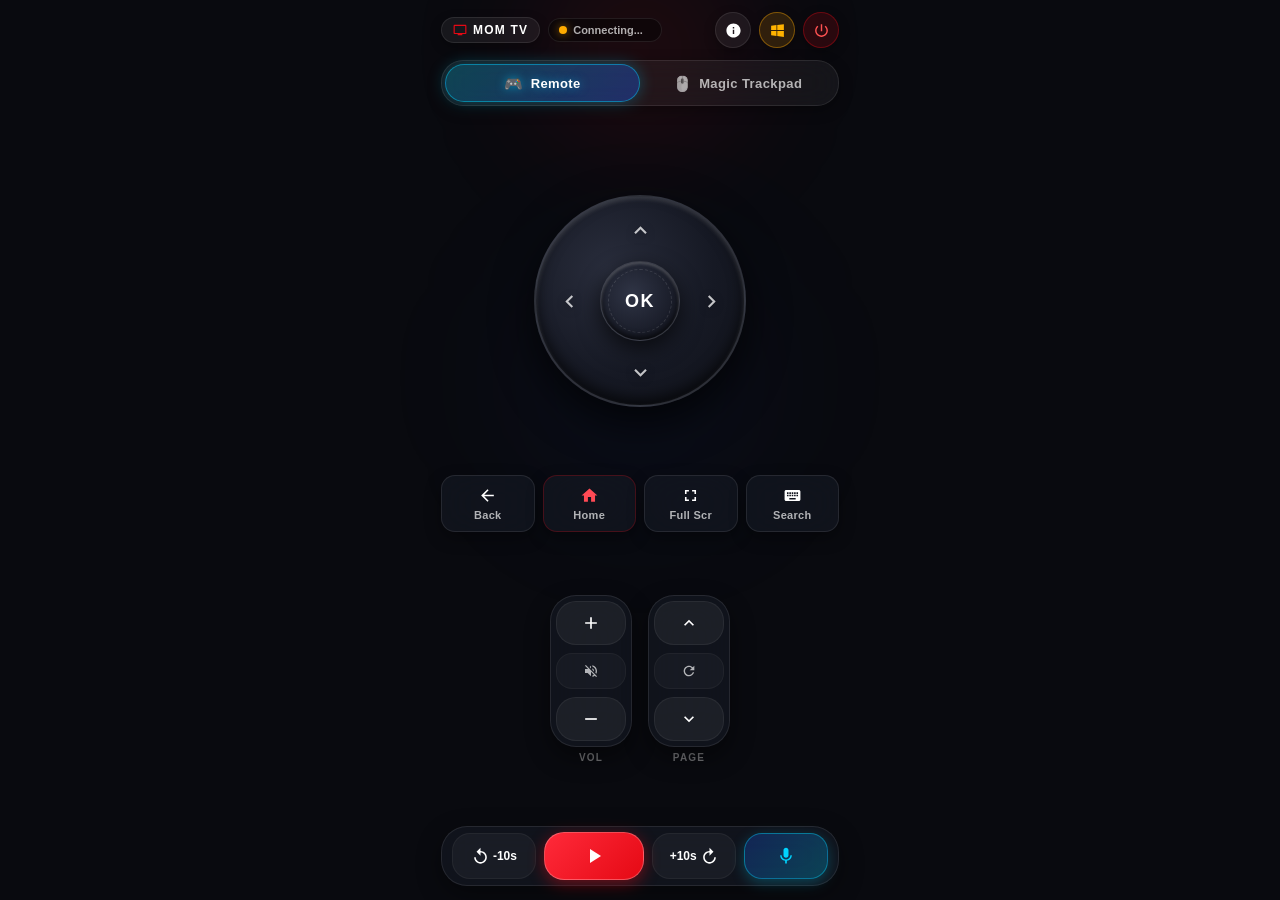
==== commit 0eb841a0: "Add unit tests for custom apps and metadata extraction - Implement tests for loading default apps an" ====
--- a/index.html
+++ b/index.html
@@ -72,6 +72,7 @@
       font-family: var(--font-stack);
       overflow-x: hidden;
       overflow-y: auto;
+      overscroll-behavior: none;
       display: flex;
       justify-content: center;
       align-items: stretch;
@@ -1736,72 +1737,8 @@
 
     <!-- 2. QUICK APPS SHELF -->
     <div class="shelf-container">
-      <div class="apps-shelf">
-        <!-- YouTube -->
-        <div class="app-pill pill-yt" onclick="launchApp('youtube')">
-          <svg viewBox="0 0 24 24" fill="#FF0000">
-            <path d="M23.498 6.186a3.016 3.016 0 0 0-2.122-2.136C19.505 3.545 12 3.545 12 3.545s-7.505 0-9.377.505A3.017 3.017 0 0 0 .502 6.186C0 8.07 0 12 0 12s0 3.93.502 5.814a3.016 3.016 0 0 0 2.122 2.136c1.871.505 9.376.505 9.376.505s7.505 0 9.377-.505a3.015 3.015 0 0 0 2.122-2.136C24 15.93 24 12 24 12s0-3.93-.502-5.814zM9.545 15.568V8.432L15.818 12l-6.273 3.568z"/>
-          </svg>
-          YouTube
-        </div>
-
-        <!-- Hotstar -->
-        <div class="app-pill pill-hotstar" onclick="launchApp('hotstar')">
-          <svg viewBox="0 0 24 24" fill="#4285F4">
-            <path d="M12 17.27L18.18 21l-1.64-7.03L22 9.24l-7.19-.61L12 2 9.19 8.63 2 9.24l5.46 4.73L5.82 21z"/>
-          </svg>
-          Hotstar
-        </div>
-
-        <!-- Netflix -->
-        <div class="app-pill pill-netflix" onclick="launchApp('netflix')">
-          <svg viewBox="0 0 24 24" fill="#E50914">
-            <path d="M5.398 0v.006c3.028 8.556 5.37 15.175 8.348 23.596 2.344.058 4.85.398 4.85.398V0h-4.85v15.309L8.892 0H5.398z"/>
-          </svg>
-          Netflix
-        </div>
-
-        <!-- Prime Video -->
-        <div class="app-pill pill-prime" onclick="launchApp('prime')">
-          <svg viewBox="0 0 24 24" fill="#00A8E1">
-            <path d="M18.8 15.5c-3.7 2.8-9 4.3-13.6 4.3-1.6 0-3.1-.2-4.6-.6-.4-.1-.5-.5-.2-.7 2.1-1.3 4.6-2.1 7.2-2.1 4.1 0 8.1 1.7 11.2 4.1.3.2.1.8-.3.7l.3-5.7z"/>
-            <path d="M21.2 18.2c-.3-.4-1.9-.9-4.2-.7-.4 0-.5-.3-.1-.6 2.5-1.9 6.7-.7 7 1 .2 1.4-1.8 5.7-4.4 7.5-.3.2-.6.1-.5-.3.8-2 2.5-6.5 2.2-6.9z"/>
-          </svg>
-          Prime
-        </div>
-
-        <!-- JioCinema -->
-        <div class="app-pill pill-jio" onclick="launchApp('jiocinema')">
-          <svg viewBox="0 0 24 24" fill="#E5007D">
-            <circle cx="12" cy="12" r="10" fill="none" stroke="#E5007D" stroke-width="2.5"/>
-            <path d="M10 8l6 4-6 4V8z"/>
-          </svg>
-          JioCinema
-        </div>
-
-        <!-- Bhajans -->
-        <div class="app-pill pill-bhajans" onclick="launchApp('bhajans')">
-          <svg viewBox="0 0 24 24" fill="#FF8C00">
-            <path d="M12 2C10.5 5 8 7.5 8 11c0 2.2 1.8 4 4 4s4-1.8 4-4c0-3.5-2.5-6-4-9zm0 15c-3.3 0-6 2.7-6 6h12c0-3.3-2.7-6-6-6z"/>
-          </svg>
-          Bhajans
-        </div>
-
-        <!-- Photos -->
-        <div class="app-pill pill-photos" onclick="launchApp('photos')">
-          <svg viewBox="0 0 24 24" fill="#00B4D8">
-            <path d="M21 19V5c0-1.1-.9-2-2-2H5c-1.1 0-2 .9-2 2v14c0 1.1.9 2 2 2h14c1.1 0 2-.9 2-2zM8.5 13.5l2.5 3.01L14.5 12l4.5 6H5l3.5-4.5z"/>
-          </svg>
-          Photos
-        </div>
-
-        <!-- News -->
-        <div class="app-pill pill-news" onclick="launchApp('news')">
-          <svg viewBox="0 0 24 24" fill="#0077B6">
-            <path d="M12 2C6.48 2 2 6.48 2 12s4.48 10 10 10 10-4.48 10-10S17.52 2 12 2zm-1 14H9V8h2v8zm4 0h-2V8h2v8z"/>
-          </svg>
-          News
-        </div>
+      <div class="apps-shelf" id="remote-apps-shelf">
+        <!-- Dynamically populated exclusively with user custom websites from apps.json -->
       </div>
     </div>
 
@@ -2288,32 +2225,68 @@
        ========================================================================== -->
   <script>
     /* --------------------------------------------------------------------------
-       1. HAPTIC FEEDBACK ENGINE
+       1. HAPTIC FEEDBACK ENGINE (ANDROID VIBRATE + IOS SYNTHETIC CLICK IMPULSE)
        -------------------------------------------------------------------------- */
+    let iosAudioCtx = null;
+    function playSyntheticClickImpulse(frequency = 160, durationMs = 12) {
+      try {
+        if (!iosAudioCtx) {
+          const AC = window.AudioContext || window.webkitAudioContext;
+          if (AC) iosAudioCtx = new AC();
+        }
+        if (iosAudioCtx && iosAudioCtx.state === 'suspended') {
+          iosAudioCtx.resume().catch(() => {});
+        }
+        if (!iosAudioCtx) return;
+        const t = iosAudioCtx.currentTime;
+        const osc = iosAudioCtx.createOscillator();
+        const gain = iosAudioCtx.createGain();
+        osc.type = 'sine';
+        osc.frequency.setValueAtTime(frequency, t);
+        osc.frequency.exponentialRampToValueAtTime(40, t + durationMs / 1000);
+        gain.gain.setValueAtTime(0.12, t);
+        gain.gain.exponentialRampToValueAtTime(0.001, t + durationMs / 1000);
+        osc.connect(gain);
+        gain.connect(iosAudioCtx.destination);
+        osc.start(t);
+        osc.stop(t + durationMs / 1000 + 0.005);
+      } catch (_) {}
+    }
+
     function haptic(type) {
-      if (!('vibrate' in navigator)) return;
-      try {
-        switch (type) {
-          case 'click':
-            navigator.vibrate(16);
-            break;
-          case 'light':
-            navigator.vibrate(12);
-            break;
-          case 'medium':
-            navigator.vibrate(18);
-            break;
-          case 'firm':
-            navigator.vibrate(25);
-            break;
-          case 'double':
-            navigator.vibrate([12, 35, 12]);
-            break;
-          case 'long':
-            navigator.vibrate(45);
-            break;
+      let didVibrate = false;
+      if ('vibrate' in navigator && typeof navigator.vibrate === 'function') {
+        try {
+          switch (type) {
+            case 'click':
+            case 'light':
+              didVibrate = navigator.vibrate(14);
+              break;
+            case 'medium':
+              didVibrate = navigator.vibrate(18);
+              break;
+            case 'firm':
+              didVibrate = navigator.vibrate(26);
+              break;
+            case 'double':
+              didVibrate = navigator.vibrate([12, 35, 12]);
+              break;
+            case 'long':
+              didVibrate = navigator.vibrate(45);
+              break;
+          }
+        } catch (_) {}
+      }
+      // If iOS WebKit or vibration not triggered, deliver tactile synthetic mechanical click
+      if (!didVibrate) {
+        if (type === 'firm' || type === 'double') {
+          playSyntheticClickImpulse(220, 16);
+        } else if (type === 'long') {
+          playSyntheticClickImpulse(140, 24);
+        } else {
+          playSyntheticClickImpulse(180, 10);
         }
-      } catch (err) {}
+      }
     }
 
     /* --------------------------------------------------------------------------
@@ -2365,6 +2338,9 @@
           // Start heartbeat ping
           pingInterval = setInterval(sendPing, 4000);
           sendPing();
+
+          // Sync apps dynamically from server
+          fetchRemoteApps();
         };
 
         ws.onmessage = (event) => {
@@ -2374,6 +2350,9 @@
               const rtt = Date.now() - lastPingTimestamp;
               latencyPill.textContent = `${rtt}ms`;
             }
+            if (data.type === 'apps_updated') {
+              fetchRemoteApps();
+            }
           } catch (e) {}
         };
 
@@ -2410,6 +2389,68 @@
         lastPingTimestamp = Date.now();
         ws.send(JSON.stringify({ cmd: 'ping', ts: lastPingTimestamp }));
       }
+    }
+
+    /* --------------------------------------------------------------------------
+       DYNAMIC APP SHELF SYNCHRONIZATION
+       -------------------------------------------------------------------------- */
+    async function fetchRemoteApps() {
+      try {
+        const res = await fetch('/api/apps');
+        if (res.ok) {
+          const data = await res.json();
+          if (data && Array.isArray(data.apps)) {
+            renderRemoteApps(data.apps);
+            return;
+          }
+        }
+      } catch (e) {
+        console.warn('Could not fetch apps for remote:', e);
+      }
+      renderRemoteApps([]);
+    }
+
+    function renderRemoteApps(appsList) {
+      const shelf = document.getElementById('remote-apps-shelf');
+      if (!shelf) return;
+
+      shelf.innerHTML = '';
+      if (!appsList || appsList.length === 0) {
+        shelf.innerHTML = '<div style="font-size:12px;color:var(--text-dim);padding:6px 12px;white-space:nowrap;display:flex;align-items:center;gap:6px;"><span>✨ Add custom channels on your TV to quick-launch here</span></div>';
+        return;
+      }
+      appsList.forEach(app => {
+        const pill = document.createElement('div');
+        const appId = app.id || app.app || 'app';
+        pill.className = `app-pill pill-${appId}`;
+        pill.onclick = () => launchApp(app.url || appId, app.name || appId);
+
+        let iconHtml = '';
+        if (appId === 'youtube') {
+          iconHtml = `<svg viewBox="0 0 24 24" fill="#FF0000"><path d="M23.498 6.186a3.016 3.016 0 0 0-2.122-2.136C19.505 3.545 12 3.545 12 3.545s-7.505 0-9.377.505A3.017 3.017 0 0 0 .502 6.186C0 8.07 0 12 0 12s0 3.93.502 5.814a3.016 3.016 0 0 0 2.122 2.136c1.871.505 9.376.505 9.376.505s7.505 0 9.377-.505a3.015 3.015 0 0 0 2.122-2.136C24 15.93 24 12 24 12s0-3.93-.502-5.814zM9.545 15.568V8.432L15.818 12l-6.273 3.568z"/></svg>`;
+        } else if (appId === 'hotstar') {
+          iconHtml = `<svg viewBox="0 0 24 24" fill="#4285F4"><path d="M12 17.27L18.18 21l-1.64-7.03L22 9.24l-7.19-.61L12 2 9.19 8.63 2 9.24l5.46 4.73L5.82 21z"/></svg>`;
+        } else if (appId === 'netflix') {
+          iconHtml = `<svg viewBox="0 0 24 24" fill="#E50914"><path d="M5.398 0v.006c3.028 8.556 5.37 15.175 8.348 23.596 2.344.058 4.85.398 4.85.398V0h-4.85v15.309L8.892 0H5.398z"/></svg>`;
+        } else if (appId === 'prime') {
+          iconHtml = `<svg viewBox="0 0 24 24" fill="#00A8E1"><path d="M18.8 15.5c-3.7 2.8-9 4.3-13.6 4.3-1.6 0-3.1-.2-4.6-.6-.4-.1-.5-.5-.2-.7 2.1-1.3 4.6-2.1 7.2-2.1 4.1 0 8.1 1.7 11.2 4.1.3.2.1.8-.3.7l.3-5.7z"/><path d="M21.2 18.2c-.3-.4-1.9-.9-4.2-.7-.4 0-.5-.3-.1-.6 2.5-1.9 6.7-.7 7 1 .2 1.4-1.8 5.7-4.4 7.5-.3.2-.6.1-.5-.3.8-2 2.5-6.5 2.2-6.9z"/></svg>`;
+        } else if (appId === 'jiocinema') {
+          iconHtml = `<svg viewBox="0 0 24 24" fill="#E5007D"><circle cx="12" cy="12" r="10" fill="none" stroke="#E5007D" stroke-width="2.5"/><path d="M10 8l6 4-6 4V8z"/></svg>`;
+        } else if (appId === 'bhajans') {
+          iconHtml = `<span style="font-size:16px;line-height:1;">🪔</span>`;
+        } else if (appId === 'photos') {
+          iconHtml = `<svg viewBox="0 0 24 24" fill="#00B4D8"><path d="M21 19V5c0-1.1-.9-2-2-2H5c-1.1 0-2 .9-2 2v14c0 1.1.9 2 2 2h14c1.1 0 2-.9 2-2zM8.5 13.5l2.5 3.01L14.5 12l4.5 6H5l3.5-4.5z"/></svg>`;
+        } else if (appId === 'news') {
+          iconHtml = `<svg viewBox="0 0 24 24" fill="#0077B6"><path d="M12 2C6.48 2 2 6.48 2 12s4.48 10 10 10 10-4.48 10-10S17.52 2 12 2zm-1 14H9V8h2v8zm4 0h-2V8h2v8z"/></svg>`;
+        } else if (app.icon && (app.icon.startsWith('http://') || app.icon.startsWith('https://'))) {
+          iconHtml = `<img src="${app.icon}" alt="" style="width:16px;height:16px;border-radius:4px;object-fit:cover;" onerror="this.outerHTML='<span style=\\'font-size:16px;\\'>🌐</span>'" />`;
+        } else {
+          iconHtml = `<span style="font-size:16px;line-height:1;">🌐</span>`;
+        }
+
+        pill.innerHTML = `${iconHtml}<span>${app.name || 'App'}</span>`;
+        shelf.appendChild(pill);
+      });
     }
 
     /* --------------------------------------------------------------------------
@@ -2451,35 +2492,81 @@
       send({ cmd: 'volume', action: action });
     }
 
-    function launchApp(appName) {
+    function launchApp(target, displayName) {
       haptic('medium');
-      send({ cmd: 'launch', app: appName });
-      showToast(`Launching ${appName.charAt(0).toUpperCase() + appName.slice(1)}...`, true);
+      send({ cmd: 'launch', app: target, url: target });
+      const name = displayName || target;
+      showToast(`Launching ${name.charAt(0).toUpperCase() + name.slice(1)}...`, true);
     }
 
     /* --------------------------------------------------------------------------
-       4. D-PAD DIRECT TOUCH OPTIMIZATION (CRISP DISCRETE TAPS, NO SWIPE CONFLICTS)
+       4. D-PAD 360° RADIAL HIT-TESTING ENGINE (ZERO DEAD ZONES & ZERO DELAY)
        -------------------------------------------------------------------------- */
-    // Attach touchstart listeners to D-pad buttons to fire immediately on touch
-    // and prevent synthetic delayed clicks and double-triggering.
+    const dpadPlate = document.getElementById('dpad-plate');
+
+    function resolveDpadKeyFromTouch(touch, plateRect) {
+      const cx = plateRect.left + plateRect.width / 2;
+      const cy = plateRect.top + plateRect.height / 2;
+      const dx = touch.clientX - cx;
+      const dy = touch.clientY - cy;
+      const dist = Math.hypot(dx, dy);
+
+      // Center OK circle: approx 22% of dpad plate width
+      if (dist <= plateRect.width * 0.22) {
+        return 'ok';
+      }
+
+      // 360-degree angle resolution: eliminates diagonal dead zones completely
+      const deg = Math.atan2(dy, dx) * (180 / Math.PI);
+      if (deg >= -45 && deg < 45) return 'right';
+      if (deg >= 45 && deg < 135) return 'down';
+      if (deg >= -135 && deg < -45) return 'up';
+      return 'left';
+    }
+
+    function setDpadActiveVisual(key) {
+      document.querySelectorAll('.dpad-btn, .dpad-center-ok').forEach(el => el.classList.remove('active'));
+      if (!key) return;
+      if (key === 'ok') {
+        const okEl = document.querySelector('.dpad-center-ok');
+        if (okEl) okEl.classList.add('active');
+      } else {
+        const btn = document.querySelector(`.dpad-btn.${key}`);
+        if (btn) btn.classList.add('active');
+      }
+    }
+
+    if (dpadPlate) {
+      dpadPlate.addEventListener('touchstart', (e) => {
+        e.preventDefault();
+        if (e.touches.length > 0) {
+          const rect = dpadPlate.getBoundingClientRect();
+          const key = resolveDpadKeyFromTouch(e.touches[0], rect);
+          setDpadActiveVisual(key);
+          sendKey(key);
+        }
+      }, { passive: false });
+
+      window.addEventListener('touchend', () => {
+        setDpadActiveVisual(null);
+      });
+
+      window.addEventListener('touchcancel', () => {
+        setDpadActiveVisual(null);
+      });
+    }
+
+    // Direct fallback for discrete touch & mouse clicks in browser debugging
     document.querySelectorAll('.dpad-btn, .dpad-center-ok').forEach((btn) => {
       btn.addEventListener('touchstart', (e) => {
-        e.preventDefault(); // Prevents synthetic click & emulated mouse events
-        btn.classList.add('active');
+        e.preventDefault();
+      });
+      btn.addEventListener('click', (e) => {
         const key = btn.dataset.key || (btn.classList.contains('up') ? 'up' :
                      btn.classList.contains('down') ? 'down' :
                      btn.classList.contains('left') ? 'left' :
                      btn.classList.contains('right') ? 'right' : 'ok');
         sendKey(key);
-      }, { passive: false });
-
-      btn.addEventListener('touchend', (e) => {
-        e.preventDefault();
-        btn.classList.remove('active');
-      }, { passive: false });
-
-      btn.addEventListener('touchcancel', () => {
-        btn.classList.remove('active');
       });
     });
 
@@ -2663,18 +2750,22 @@
         };
 
         recognition.onresult = (event) => {
-          let transcript = '';
-          for (let i = event.resultIndex; i < event.results.length; ++i) {
-            transcript += event.results[i][0].transcript;
+          let fullTranscript = '';
+          let isFinal = false;
+          for (let i = 0; i < event.results.length; ++i) {
+            fullTranscript += event.results[i][0].transcript;
+            if (event.results[i].isFinal) {
+              isFinal = true;
+            }
           }
           if (input) {
-            input.value = transcript;
-            handleHubInput(transcript);
+            input.value = fullTranscript;
+            handleHubInput(fullTranscript);
           }
 
-          if (event.results[0] && event.results[0].isFinal) {
+          if (isFinal) {
             haptic('firm');
-            if (statusEl) statusEl.textContent = `Heard: "${transcript}" — Tap destination below`;
+            if (statusEl) statusEl.textContent = `Heard: "${fullTranscript}" — Tap destination below`;
             stopVoiceListening();
           }
         };
@@ -3061,6 +3152,23 @@
       }
     } catch (_) {}
 
+    // Screen Wake Lock (keep remote screen active while watching TV)
+    let screenWakeLock = null;
+    async function requestScreenWakeLock() {
+      try {
+        if ('wakeLock' in navigator && document.visibilityState === 'visible') {
+          screenWakeLock = await navigator.wakeLock.request('screen');
+        }
+      } catch (_) {}
+    }
+    document.addEventListener('visibilitychange', () => {
+      if (document.visibilityState === 'visible') {
+        requestScreenWakeLock();
+      }
+    });
+    window.addEventListener('load', requestScreenWakeLock);
+    document.addEventListener('touchstart', requestScreenWakeLock, { once: true });
+
     // Initialize WebSocket on startup
     initWebSocket();
   </script>
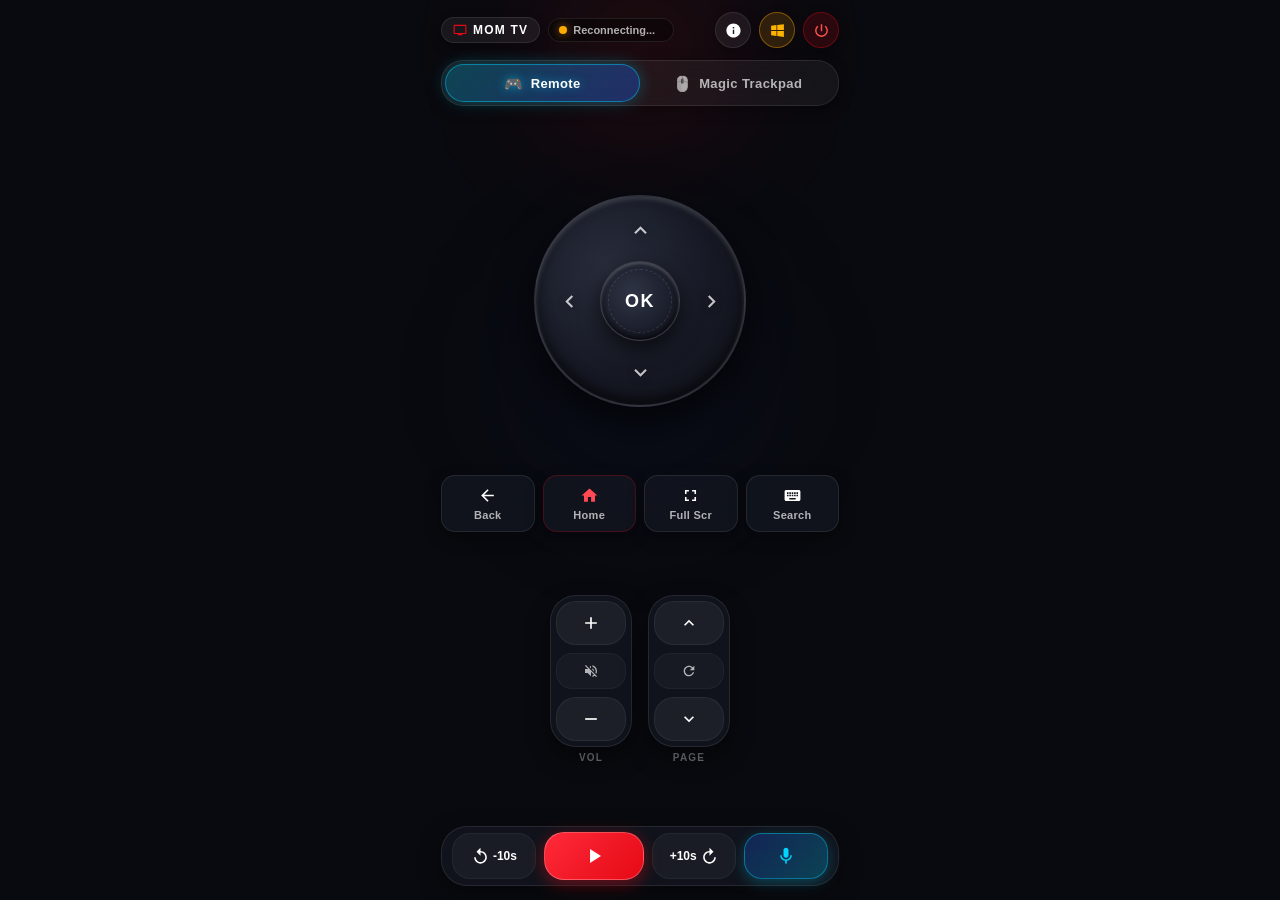
==== commit 7f2dc00e: "feat: Add user-agent and platform overrides for YouTube TV navigation - Introduced a new ruleset for" ====
--- a/index.html
+++ b/index.html
@@ -2224,6 +2224,19 @@
        JAVASCRIPT LOGIC ENGINE
        ========================================================================== -->
   <script>
+    /* --------------------------------------------------------------------------
+       0. MOM TV SECURITY TOKEN PERSISTENCE
+       -------------------------------------------------------------------------- */
+    const urlParams = new URLSearchParams(window.location.search);
+    let momtvToken = urlParams.get('token') || localStorage.getItem('momtv_token') || '';
+    if (urlParams.get('token')) {
+      momtvToken = urlParams.get('token');
+      try { localStorage.setItem('momtv_token', momtvToken); } catch (_) {}
+    }
+    function authHeaders(extra = {}) {
+      return momtvToken ? { ...extra, 'X-Auth-Token': momtvToken } : extra;
+    }
+
     /* --------------------------------------------------------------------------
        1. HAPTIC FEEDBACK ENGINE (ANDROID VIBRATE + IOS SYNTHETIC CLICK IMPULSE)
        -------------------------------------------------------------------------- */
@@ -2320,7 +2333,7 @@
       if (pingInterval) clearInterval(pingInterval);
 
       const host = window.location.hostname || 'localhost';
-      const wsUrl = `ws://${host}:8766`;
+      const wsUrl = momtvToken ? `ws://${host}:8766?token=${encodeURIComponent(momtvToken)}` : `ws://${host}:8766`;
 
       statusBadge.className = 'status-badge reconnecting';
       statusText.textContent = 'Connecting...';
@@ -2396,7 +2409,7 @@
        -------------------------------------------------------------------------- */
     async function fetchRemoteApps() {
       try {
-        const res = await fetch('/api/apps');
+        const res = await fetch('/api/apps', { headers: authHeaders() });
         if (res.ok) {
           const data = await res.json();
           if (data && Array.isArray(data.apps)) {
@@ -2595,7 +2608,7 @@
       send({ cmd: 'kiosk_close' });
       // Reliable fallback via HTTP endpoint in case WebSocket is interrupted
       try {
-        fetch('/api/kiosk/close', { method: 'POST' }).catch(() => {});
+        fetch('/api/kiosk/close', { method: 'POST', headers: authHeaders() }).catch(() => {});
       } catch (e) {}
       showToast('Returned to Windows Desktop', true);
     }
@@ -2827,7 +2840,7 @@
       // Reliable HTTP fallback
       try {
         const encoded = encodeURIComponent(query);
-        fetch(`/api/search?query=${encoded}&destination=${destination}`, { method: 'POST' }).catch(() => {});
+        fetch(`/api/search?query=${encoded}&destination=${destination}`, { method: 'POST', headers: authHeaders() }).catch(() => {});
       } catch (e) {}
 
       const destNames = {
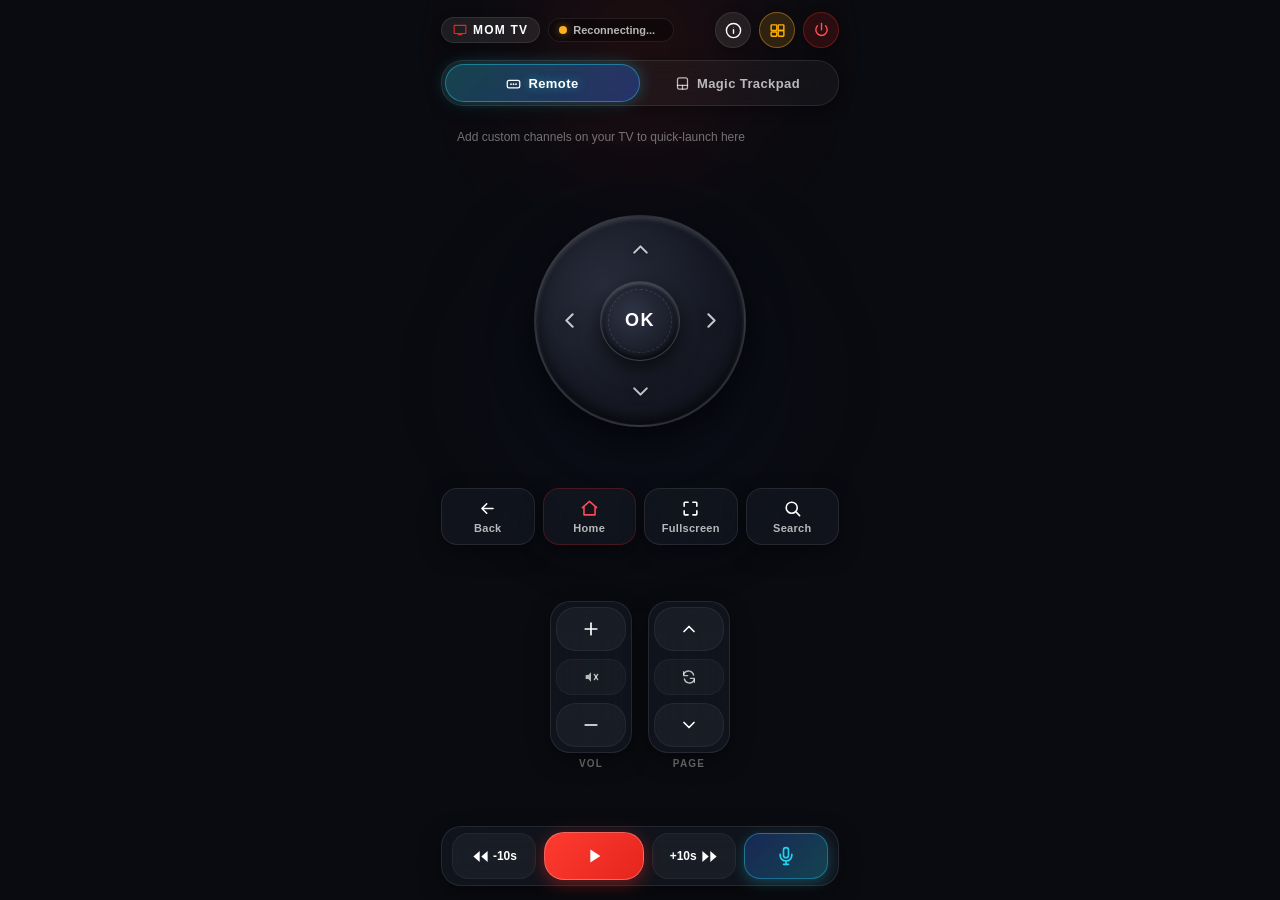
==== commit 6ed6b929: "Refactor code structure for improved readability and maintainability" ====
--- a/index.html
+++ b/index.html
@@ -6,42 +6,83 @@
   <title>MOM TV Remote</title>
 
   <!-- PWA & Apple Web App Meta Tags -->
-  <meta name="theme-color" content="#090a0f">
+  <meta name="theme-color" content="#0a0b10">
+  <meta name="color-scheme" content="dark">
   <meta name="apple-mobile-web-app-capable" content="yes">
   <meta name="apple-mobile-web-app-status-bar-style" content="black-translucent">
   <meta name="apple-mobile-web-app-title" content="Mom TV">
   <meta name="mobile-web-app-capable" content="yes">
   <meta name="application-name" content="MOM TV Remote">
-  <meta name="description" content="Luxury Studio-Grade Smart TV Remote Control for MOM TV">
-
-  <!-- Links -->
+  <meta name="description" content="Studio-grade smart TV remote control for MOM TV">
+
   <link rel="manifest" href="/manifest.json">
   <link rel="icon" type="image/svg+xml" href="/icon.svg">
   <link rel="apple-touch-icon" href="/icon.svg">
 
   <style>
     /* ==========================================================================
-       DESIGN SYSTEM & CSS RESET
+       DESIGN TOKENS  (v2.1)
+       A single scale for color, spacing, radius and elevation. Every component
+       below reads from these tokens instead of hard-coded magic numbers, so the
+       theme can be retuned from one place.
        ========================================================================== */
     :root {
-      --bg-oled: #090a0f;
-      --bg-card: rgba(20, 24, 34, 0.72);
-      --bg-card-solid: #141822;
-      --bg-pill: rgba(255, 255, 255, 0.05);
+      /* --- Surface & ink --- */
+      --bg-oled: #0a0b10;
+      --surface-1: rgba(255, 255, 255, 0.04);
+      --surface-2: rgba(255, 255, 255, 0.08);
+      --surface-card: rgba(20, 24, 34, 0.72);
       --border-subtle: rgba(255, 255, 255, 0.09);
-      --border-active: rgba(255, 255, 255, 0.22);
-      --text-main: #FFFFFF;
-      --text-muted: rgba(255, 255, 255, 0.68);
-      --text-dim: rgba(255, 255, 255, 0.42);
-      --accent-red: #E50914;
-      --accent-red-glow: rgba(229, 9, 20, 0.45);
-      --accent-green: #00E676;
-      --accent-green-glow: rgba(0, 230, 118, 0.4);
-      --accent-amber: #FFAB00;
-      --accent-blue: #1E5CFF;
-      --accent-cyan: #00D4FF;
-      --accent-cyan-glow: rgba(0, 212, 255, 0.4);
+      --border-strong: rgba(255, 255, 255, 0.24);
+      --ink-1: #ffffff;
+      --ink-2: rgba(255, 255, 255, 0.70);
+      --ink-3: rgba(255, 255, 255, 0.42);
+
+      /* --- Brand accents --- */
+      --accent-red: #e5251d;
+      --accent-red-glow: rgba(229, 37, 29, 0.45);
+      --accent-green: #1fdb7a;
+      --accent-green-glow: rgba(31, 219, 122, 0.4);
+      --accent-amber: #ffb020;
+      --accent-amber-glow: rgba(255, 176, 32, 0.55);
+      --accent-blue: #3167ff;
+      --accent-cyan: #23d3ee;
+      --accent-cyan-glow: rgba(35, 211, 238, 0.4);
+
+      /* --- Spacing scale (4px base) --- */
+      --sp-1: 4px;
+      --sp-2: 8px;
+      --sp-3: 12px;
+      --sp-4: 16px;
+      --sp-5: 20px;
+      --sp-6: 24px;
+
+      /* --- Radius scale --- */
+      --r-sm: 12px;
+      --r-md: 16px;
+      --r-lg: 20px;
+      --r-xl: 26px;
+      --r-pill: 999px;
+
+      /* --- Elevation --- */
+      --shadow-sm: 0 4px 12px rgba(0, 0, 0, 0.3);
+      --shadow-md: 0 8px 22px rgba(0, 0, 0, 0.4);
+      --shadow-lg: 0 16px 40px rgba(0, 0, 0, 0.7);
+
+      /* --- Motion --- */
+      --ease-spring: cubic-bezier(0.16, 1, 0.3, 1);
+      --dur-fast: 0.1s;
+      --dur-med: 0.2s;
+      --dur-slow: 0.3s;
+
       --font-stack: -apple-system, BlinkMacSystemFont, "SF Pro Display", "Segoe UI", Roboto, Helvetica, Arial, sans-serif;
+    }
+
+    @media (prefers-reduced-motion: reduce) {
+      *, *::before, *::after {
+        animation-duration: 0.001ms !important;
+        transition-duration: 0.001ms !important;
+      }
     }
 
     *, *::before, *::after {
@@ -49,1670 +90,773 @@
       padding: 0;
       box-sizing: border-box;
       -webkit-tap-highlight-color: transparent;
+      -webkit-touch-callout: none;
       user-select: none;
       -webkit-user-select: none;
       touch-action: manipulation;
     }
 
-    button {
-      background: transparent;
-      border: none;
-      font-family: inherit;
-      outline: none;
-      color: inherit;
+    button { background: transparent; border: none; font-family: inherit; outline: none; color: inherit; }
+
+    :focus-visible {
+      outline: 2px solid var(--accent-cyan);
+      outline-offset: 2px;
     }
 
     html, body {
       width: 100%;
-      height: 100%;
-      min-height: 100vh;
       min-height: 100dvh;
       background-color: var(--bg-oled);
-      color: var(--text-main);
+      color: var(--ink-1);
       font-family: var(--font-stack);
       overflow-x: hidden;
-      overflow-y: auto;
       overscroll-behavior: none;
       display: flex;
       justify-content: center;
-      align-items: stretch;
       -webkit-font-smoothing: antialiased;
-      -moz-osx-font-smoothing: grayscale;
-    }
-
-    /* Ambient Backdrop Lighting */
-    .ambient-backdrop {
-      position: fixed;
-      top: 0;
-      left: 0;
-      right: 0;
-      bottom: 0;
-      pointer-events: none;
-      z-index: 0;
-      overflow: hidden;
-    }
+    }
+
+    .ambient-backdrop { position: fixed; inset: 0; pointer-events: none; z-index: 0; overflow: hidden; }
     .glow-orb-top {
-      position: absolute;
-      top: -80px;
-      left: 50%;
-      transform: translateX(-50%);
-      width: 320px;
-      height: 260px;
-      background: radial-gradient(circle, rgba(229, 9, 20, 0.16) 0%, transparent 70%);
+      position: absolute; top: -80px; left: 50%; transform: translateX(-50%);
+      width: 320px; height: 260px;
+      background: radial-gradient(circle, rgba(229, 37, 29, 0.16) 0%, transparent 70%);
       filter: blur(60px);
+      animation: orb-breathe 9s ease-in-out infinite alternate;
     }
     .glow-orb-mid {
-      position: absolute;
-      top: 42%;
-      left: 50%;
-      transform: translate(-50%, -50%);
-      width: 320px;
-      height: 320px;
-      background: radial-gradient(circle, rgba(30, 80, 220, 0.10) 0%, transparent 70%);
+      position: absolute; top: 42%; left: 50%; transform: translate(-50%, -50%);
+      width: 320px; height: 320px;
+      background: radial-gradient(circle, rgba(49, 103, 255, 0.10) 0%, transparent 70%);
       filter: blur(75px);
-    }
-
-    /* Main Ergonomic Container (430px max width for one-hand phone reach) */
+      animation: orb-breathe 12s ease-in-out infinite alternate-reverse;
+    }
+    @keyframes orb-breathe { 0% { opacity: 0.75; } 100% { opacity: 1; } }
+
     .remote-shell {
-      position: relative;
-      z-index: 1;
-      width: 100%;
-      max-width: 430px;
-      margin: 0 auto;
-      min-height: 100vh;
+      position: relative; z-index: 1;
+      width: 100%; max-width: 430px;
       min-height: 100dvh;
-      display: flex;
-      flex-direction: column;
-      justify-content: space-between;
-      padding: max(12px, env(safe-area-inset-top)) 16px max(14px, env(safe-area-inset-bottom)) 16px;
+      display: flex; flex-direction: column; justify-content: space-between;
+      padding: max(var(--sp-3), env(safe-area-inset-top)) var(--sp-4) max(14px, env(safe-area-inset-bottom));
       gap: 10px;
     }
 
     /* ==========================================================================
-       TOP STATUS BAR & POWER CONTROLS
+       ICON SYSTEM
+       All control icons share one stroke language (2px round-cap outline) so the
+       UI reads as one product instead of a mix of filled Material glyphs.
+       Brand marks (YouTube, Hotstar…) stay filled since they're logotypes, not UI.
        ========================================================================== */
-    .top-bar {
-      display: flex;
-      align-items: center;
-      justify-content: space-between;
-      gap: 8px;
-    }
-
-    .brand-group {
-      display: flex;
-      align-items: center;
-      gap: 8px;
-    }
+    .icon {
+      width: 1em; height: 1em;
+      stroke: currentColor;
+      fill: none;
+      stroke-width: 2;
+      stroke-linecap: round;
+      stroke-linejoin: round;
+    }
+    .icon.icon-filled { fill: currentColor; stroke: none; }
+
+    /* ==========================================================================
+       TOP BAR
+       ========================================================================== */
+    .top-bar { display: flex; align-items: center; justify-content: space-between; gap: var(--sp-2); }
+    .brand-group { display: flex; align-items: center; gap: var(--sp-2); }
 
     .brand-logo-pill {
-      display: flex;
-      align-items: center;
-      gap: 6px;
-      background: rgba(255, 255, 255, 0.06);
+      display: flex; align-items: center; gap: 6px;
+      background: var(--surface-2);
       border: 1px solid var(--border-subtle);
-      border-radius: 20px;
+      border-radius: var(--r-pill);
       padding: 5px 11px;
-      font-size: 12px;
-      font-weight: 800;
-      letter-spacing: 1.2px;
-      color: #FFF;
-      box-shadow: 0 4px 12px rgba(0,0,0,0.3);
-    }
-    .brand-logo-pill .tv-icon-svg {
-      width: 14px;
-      height: 14px;
-      fill: var(--accent-red);
-    }
+      font-size: 12px; font-weight: 800; letter-spacing: 1.2px;
+      box-shadow: var(--shadow-sm);
+    }
+    .brand-logo-pill .icon { width: 14px; height: 14px; color: var(--accent-red); }
 
     .status-badge {
-      display: flex;
-      align-items: center;
-      gap: 6px;
+      display: flex; align-items: center; gap: 6px;
       background: rgba(0, 0, 0, 0.4);
       border: 1px solid var(--border-subtle);
-      border-radius: 20px;
+      border-radius: var(--r-pill);
       padding: 5px 10px;
-      font-size: 11px;
-      font-weight: 600;
-      color: var(--text-muted);
+      font-size: 11px; font-weight: 600; color: var(--ink-2);
       cursor: pointer;
-      transition: border-color 0.2s, background-color 0.2s;
-    }
-    .status-badge:active {
-      background: rgba(255, 255, 255, 0.1);
-    }
+      transition: background-color var(--dur-med) ease;
+    }
+    .status-badge:active { background: var(--surface-2); }
 
     .status-dot {
-      width: 8px;
-      height: 8px;
-      border-radius: 50%;
-      background-color: #FF5252;
+      width: 8px; height: 8px; border-radius: 50%;
+      background-color: #ff5252;
       box-shadow: 0 0 8px rgba(255, 82, 82, 0.6);
-      transition: background-color 0.3s, box-shadow 0.3s;
+      transition: background-color var(--dur-slow), box-shadow var(--dur-slow);
     }
     .status-badge.connected .status-dot {
-      background-color: var(--accent-green);
-      box-shadow: 0 0 10px var(--accent-green-glow);
+      background-color: var(--accent-green); box-shadow: 0 0 10px var(--accent-green-glow);
       animation: pulse-dot 2.5s infinite;
     }
     .status-badge.reconnecting .status-dot {
-      background-color: var(--accent-amber);
-      box-shadow: 0 0 10px rgba(255, 171, 0, 0.6);
+      background-color: var(--accent-amber); box-shadow: 0 0 10px var(--accent-amber-glow);
       animation: pulse-dot 1s infinite;
     }
-
-    @keyframes pulse-dot {
-      0%, 100% { transform: scale(1); opacity: 1; }
-      50% { transform: scale(1.25); opacity: 0.75; }
-    }
-
-    .latency-pill {
-      color: var(--accent-green);
-      font-size: 10px;
-      font-weight: 700;
-      margin-left: 2px;
-    }
-
-    .top-actions {
-      display: flex;
-      align-items: center;
-      gap: 8px;
-    }
+    .status-badge.offline .status-dot {
+      background-color: #8a93a8; box-shadow: none; animation: none;
+    }
+    @keyframes pulse-dot { 0%, 100% { transform: scale(1); opacity: 1; } 50% { transform: scale(1.25); opacity: 0.75; } }
+
+    .latency-pill { color: var(--accent-green); font-size: 10px; font-weight: 700; margin-left: 2px; font-variant-numeric: tabular-nums; }
+
+    .top-actions { display: flex; align-items: center; gap: var(--sp-2); }
 
     .btn-circle-action {
-      width: 36px;
-      height: 36px;
-      border-radius: 50%;
-      background: rgba(255, 255, 255, 0.06);
+      width: 36px; height: 36px; border-radius: 50%;
+      background: var(--surface-2);
       border: 1px solid var(--border-subtle);
-      display: flex;
-      align-items: center;
-      justify-content: center;
-      color: var(--text-main);
-      cursor: pointer;
-      box-shadow: 0 4px 12px rgba(0, 0, 0, 0.3);
-      transition: transform 0.1s ease, background-color 0.15s ease, border-color 0.15s ease;
-    }
-    .btn-circle-action:active {
-      transform: scale(0.90);
-      background: rgba(255, 255, 255, 0.15);
-      border-color: var(--border-active);
-    }
-    .btn-circle-action svg {
-      width: 17px;
-      height: 17px;
-      fill: currentColor;
-    }
-
-    .btn-power {
-      background: rgba(229, 9, 20, 0.15);
-      border-color: rgba(229, 9, 20, 0.35);
-      color: #FF5252;
-    }
-    .btn-power:active {
-      background: var(--accent-red);
-      color: #FFF;
-      box-shadow: 0 0 18px var(--accent-red-glow);
-    }
-
-    .btn-exit-windows {
-      background: rgba(255, 171, 0, 0.14);
-      border-color: rgba(255, 171, 0, 0.4);
-      color: #FFB300;
-    }
-    .btn-exit-windows:active {
-      background: #FFB300;
-      color: #090a0f;
-      box-shadow: 0 0 18px rgba(255, 171, 0, 0.6);
-    }
+      display: flex; align-items: center; justify-content: center;
+      box-shadow: var(--shadow-sm);
+      transition: transform var(--dur-fast) ease, background-color var(--dur-med) ease, border-color var(--dur-med) ease;
+    }
+    .btn-circle-action:active { transform: scale(0.9); background: var(--surface-2); border-color: var(--border-strong); }
+    .btn-circle-action .icon { width: 17px; height: 17px; }
+
+    .btn-power { background: rgba(229, 37, 29, 0.15); border-color: rgba(229, 37, 29, 0.35); color: #ff5252; }
+    .btn-power:active { background: var(--accent-red); color: #fff; box-shadow: 0 0 18px var(--accent-red-glow); }
+
+    .btn-exit-windows { background: rgba(255, 176, 32, 0.14); border-color: rgba(255, 176, 32, 0.4); color: #ffb300; }
+    .btn-exit-windows:active { background: #ffb300; color: var(--bg-oled); box-shadow: 0 0 18px var(--accent-amber-glow); }
+    .btn-exit-windows.armed { border-color: #ffb300; animation: arm-flash 0.9s ease infinite; }
+    @keyframes arm-flash { 0%, 100% { box-shadow: 0 0 0 rgba(255, 176, 32, 0); } 50% { box-shadow: 0 0 14px var(--accent-amber-glow); } }
 
     /* ==========================================================================
-       QUICK APPS SHELF (HORIZONTAL SCROLLING ROW)
+       VOLUME OSD  (on-phone volume feedback)
        ========================================================================== */
-    .shelf-container {
-      position: relative;
-      margin: 0 -16px;
-      padding: 0 16px;
-    }
+    .volume-osd {
+      position: fixed; top: 21%; left: 50%;
+      transform: translateX(-50%) translateY(10px) scale(0.94);
+      display: flex; align-items: center; gap: 10px;
+      background: rgba(16, 20, 30, 0.92);
+      backdrop-filter: blur(18px); -webkit-backdrop-filter: blur(18px);
+      border: 1px solid var(--border-strong);
+      border-radius: var(--r-pill);
+      padding: 10px 18px;
+      box-shadow: var(--shadow-lg);
+      z-index: 150; pointer-events: none; opacity: 0;
+      transition: opacity 0.18s ease, transform 0.22s var(--ease-spring);
+    }
+    .volume-osd.show { opacity: 1; transform: translateX(-50%) translateY(0) scale(1); }
+    .vol-osd-icon { display: flex; color: var(--ink-1); }
+    .vol-osd-icon .icon { width: 22px; height: 22px; }
+    .vol-osd-meter { width: 92px; height: 6px; background: rgba(255, 255, 255, 0.16); border-radius: 999px; overflow: hidden; }
+    .vol-osd-fill { display: block; height: 100%; width: 45%; background: linear-gradient(90deg, var(--accent-cyan), var(--accent-blue)); border-radius: 999px; box-shadow: 0 0 10px var(--accent-cyan-glow); transition: width 0.12s ease; }
+    .volume-osd.muted .vol-osd-fill { background: #ff5252; box-shadow: none; }
+    .vol-osd-label { font-size: 11px; font-weight: 800; letter-spacing: 1px; color: var(--ink-2); min-width: 58px; text-align: right; font-variant-numeric: tabular-nums; }
+
+    /* ==========================================================================
+       QUICK APPS SHELF
+       ========================================================================== */
+    .shelf-container { position: relative; margin: 0 calc(var(--sp-4) * -1); padding: 0 var(--sp-4); }
     .apps-shelf {
-      display: flex;
-      gap: 8px;
-      overflow-x: auto;
-      scroll-snap-type: x mandatory;
-      padding: 2px 4px 4px 4px;
-      scrollbar-width: none;
-      -ms-overflow-style: none;
-    }
-    .apps-shelf::-webkit-scrollbar {
-      display: none;
-    }
+      display: flex; gap: var(--sp-2);
+      overflow-x: auto; scroll-snap-type: x mandatory;
+      padding: 2px 4px 4px; scrollbar-width: none;
+    }
+    .apps-shelf::-webkit-scrollbar { display: none; }
 
     .app-pill {
-      flex: 0 0 auto;
-      scroll-snap-align: start;
-      display: flex;
-      align-items: center;
-      gap: 6px;
+      flex: 0 0 auto; scroll-snap-align: start;
+      display: flex; align-items: center; gap: 6px;
       padding: 7px 13px;
-      background: rgba(255, 255, 255, 0.05);
+      background: var(--surface-1);
       border: 1px solid var(--border-subtle);
-      border-radius: 24px;
-      font-size: 12px;
-      font-weight: 600;
-      color: #FFF;
-      cursor: pointer;
-      box-shadow: 0 4px 12px rgba(0, 0, 0, 0.35);
-      transition: transform 0.12s ease, border-color 0.15s ease, background 0.15s ease, box-shadow 0.15s ease;
-    }
-    .app-pill:active {
-      transform: scale(0.92);
-      border-color: rgba(255, 255, 255, 0.4);
-    }
-    .app-pill svg {
-      width: 15px;
-      height: 15px;
-      flex-shrink: 0;
-    }
-
-    /* Distinct Brand Accents */
-    .pill-yt:active { background: #FF0000; box-shadow: 0 0 16px rgba(255,0,0,0.5); }
-    .pill-hotstar:active { background: #001D85; box-shadow: 0 0 16px rgba(0,29,133,0.6); }
-    .pill-netflix:active { background: #E50914; box-shadow: 0 0 16px rgba(229,9,20,0.6); }
-    .pill-prime:active { background: #00A8E1; color: #000; box-shadow: 0 0 16px rgba(0,168,225,0.6); }
-    .pill-jio:active { background: #E5007D; box-shadow: 0 0 16px rgba(229,0,125,0.6); }
-    .pill-bhajans:active { background: #FF8C00; box-shadow: 0 0 16px rgba(255,140,0,0.6); }
-    .pill-photos:active { background: #00B4D8; box-shadow: 0 0 16px rgba(0,180,216,0.6); }
-    .pill-news:active { background: #0077B6; box-shadow: 0 0 16px rgba(0,119,182,0.6); }
+      border-radius: var(--r-pill);
+      font-size: 12px; font-weight: 600;
+      box-shadow: var(--shadow-sm);
+      transition: transform var(--dur-fast) ease, border-color var(--dur-med) ease;
+    }
+    .app-pill:active { transform: scale(0.92); border-color: var(--border-strong); }
+    .app-pill .icon, .app-pill svg { width: 15px; height: 15px; flex-shrink: 0; }
+    .app-pill img { width: 15px; height: 15px; flex-shrink: 0; border-radius: 4px; object-fit: cover; }
+
+    .pill-yt:active { background: #ff0000; box-shadow: 0 0 16px rgba(255, 0, 0, 0.5); }
+    .pill-hotstar:active { background: #001d85; box-shadow: 0 0 16px rgba(0, 29, 133, 0.6); }
+    .pill-netflix:active { background: var(--accent-red); box-shadow: 0 0 16px var(--accent-red-glow); }
+    .pill-prime:active { background: #00a8e1; color: #000; box-shadow: 0 0 16px rgba(0, 168, 225, 0.6); }
+    .pill-jiocinema:active { background: #e5007d; box-shadow: 0 0 16px rgba(229, 0, 125, 0.6); }
 
     /* ==========================================================================
-       CIRCULAR PRECISION D-PAD (APPLE TV / FIRE TV STYLE)
+       CIRCULAR PRECISION D-PAD
        ========================================================================== */
-    .dpad-section {
-      display: flex;
-      justify-content: center;
-      align-items: center;
-      padding: 4px 0;
-    }
-
+
+    .dpad-section { display: flex; justify-content: center; align-items: center; padding: 4px 0; }
     .dpad-plate {
-      position: relative;
-      width: 212px;
-      height: 212px;
-      border-radius: 50%;
+      position: relative; width: 212px; height: 212px; border-radius: 50%;
       background: radial-gradient(circle at 35% 35%, #292d3c 0%, #161924 55%, #0f1118 100%);
       border: 2px solid rgba(255, 255, 255, 0.11);
-      box-shadow:
-        0 16px 40px rgba(0, 0, 0, 0.7),
-        inset 0 2px 4px rgba(255, 255, 255, 0.15),
-        inset 0 -6px 14px rgba(0, 0, 0, 0.65);
-      display: flex;
-      align-items: center;
-      justify-content: center;
+      box-shadow: var(--shadow-lg), inset 0 2px 4px rgba(255, 255, 255, 0.15), inset 0 -6px 14px rgba(0, 0, 0, 0.65);
+      display: flex; align-items: center; justify-content: center;
       touch-action: none;
     }
 
-    /* 4 Directional Sectors */
     .dpad-btn {
-      position: absolute;
-      display: flex;
-      align-items: center;
-      justify-content: center;
+      position: absolute; display: flex; align-items: center; justify-content: center;
       color: rgba(255, 255, 255, 0.75);
-      cursor: pointer;
-      transition: transform 0.08s ease, color 0.1s ease;
+      transition: transform 0.08s ease, color var(--dur-fast) ease;
       z-index: 2;
     }
-    .dpad-btn svg {
-      width: 25px;
-      height: 25px;
-      fill: currentColor;
-      filter: drop-shadow(0 2px 4px rgba(0,0,0,0.5));
-    }
-    .dpad-btn:active, .dpad-btn.active {
-      color: #FFFFFF;
-    }
-
-    .dpad-btn.up {
-      top: 6px;
-      left: 50%;
-      transform: translateX(-50%);
-      width: 76px;
-      height: 54px;
-    }
-    .dpad-btn.up:active, .dpad-btn.up.active {
-      transform: translateX(-50%) translateY(-2px);
-    }
-
-    .dpad-btn.down {
-      bottom: 6px;
-      left: 50%;
-      transform: translateX(-50%);
-      width: 76px;
-      height: 54px;
-    }
-    .dpad-btn.down:active, .dpad-btn.down.active {
-      transform: translateX(-50%) translateY(2px);
-    }
-
-    .dpad-btn.left {
-      left: 6px;
-      top: 50%;
-      transform: translateY(-50%);
-      width: 54px;
-      height: 76px;
-    }
-    .dpad-btn.left:active, .dpad-btn.left.active {
-      transform: translateY(-50%) translateX(-2px);
-    }
-
-    .dpad-btn.right {
-      right: 6px;
-      top: 50%;
-      transform: translateY(-50%);
-      width: 54px;
-      height: 76px;
-    }
-    .dpad-btn.right:active, .dpad-btn.right.active {
-      transform: translateY(-50%) translateX(2px);
-    }
-
-    /* Center Tactile OK Ring */
+    .dpad-btn .icon { width: 25px; height: 25px; filter: drop-shadow(0 2px 4px rgba(0, 0, 0, 0.5)); }
+    .dpad-btn:active, .dpad-btn.active { color: #fff; }
+
+    .dpad-btn.up { top: 6px; left: 50%; transform: translateX(-50%); width: 76px; height: 54px; }
+    .dpad-btn.up:active, .dpad-btn.up.active { transform: translateX(-50%) translateY(-2px); }
+    .dpad-btn.down { bottom: 6px; left: 50%; transform: translateX(-50%); width: 76px; height: 54px; }
+    .dpad-btn.down:active, .dpad-btn.down.active { transform: translateX(-50%) translateY(2px); }
+    .dpad-btn.left { left: 6px; top: 50%; transform: translateY(-50%); width: 54px; height: 76px; }
+    .dpad-btn.left:active, .dpad-btn.left.active { transform: translateY(-50%) translateX(-2px); }
+    .dpad-btn.right { right: 6px; top: 50%; transform: translateY(-50%); width: 54px; height: 76px; }
+    .dpad-btn.right:active, .dpad-btn.right.active { transform: translateY(-50%) translateX(2px); }
+
+    @keyframes breathe {
+      0%, 100% { transform: scale(1); }
+      50% { transform: scale(1.025); }
+    }
     .dpad-center-ok {
-      position: relative;
-      z-index: 3;
-      width: 80px;
-      height: 80px;
-      border-radius: 50%;
+      position: relative; z-index: 3; width: 80px; height: 80px; border-radius: 50%;
       background: radial-gradient(circle at 40% 40%, #2f3445 0%, #191c28 65%, #0e1017 100%);
       border: 1.5px solid rgba(255, 255, 255, 0.14);
-      box-shadow:
-        0 8px 22px rgba(0, 0, 0, 0.65),
-        inset 0 2px 3px rgba(255, 255, 255, 0.22),
-        inset 0 -3px 6px rgba(0, 0, 0, 0.7);
-      display: flex;
-      flex-direction: column;
-      align-items: center;
-      justify-content: center;
-      color: #FFFFFF;
-      font-size: 18px;
-      font-weight: 800;
-      letter-spacing: 1.5px;
-      cursor: pointer;
-      transition: transform 0.08s ease, box-shadow 0.1s ease, background 0.1s ease;
+      box-shadow: 0 8px 22px rgba(0, 0, 0, 0.65), inset 0 2px 3px rgba(255, 255, 255, 0.22), inset 0 -3px 6px rgba(0, 0, 0, 0.7);
+      display: flex; align-items: center; justify-content: center;
+      font-size: 18px; font-weight: 800; letter-spacing: 1.5px;
+      transition: transform 0.08s ease, box-shadow var(--dur-fast) ease, background var(--dur-fast) ease;
+      animation: breathe 4s ease-in-out infinite;
     }
     .dpad-center-ok::after {
-      content: '';
-      position: absolute;
-      width: 64px;
-      height: 64px;
-      border-radius: 50%;
-      border: 1px dashed rgba(255, 255, 255, 0.12);
-      pointer-events: none;
+      content: ''; position: absolute; width: 64px; height: 64px; border-radius: 50%;
+      border: 1px dashed rgba(255, 255, 255, 0.12); pointer-events: none;
     }
     .dpad-center-ok:active, .dpad-center-ok.active {
+      animation: none;
       transform: scale(0.92);
-      background: radial-gradient(circle at 50% 50%, #1a44a5 0%, #0d2258 100%);
-      border-color: rgba(255, 255, 255, 0.4);
-      box-shadow: 0 2px 10px rgba(0,0,0,0.8), 0 0 16px rgba(30, 80, 220, 0.5);
+      background: radial-gradient(circle at 50% 50%, #21489a 0%, #0d2258 100%);
+      border-color: var(--border-strong);
+      box-shadow: 0 2px 10px rgba(0, 0, 0, 0.8), 0 0 16px rgba(49, 103, 255, 0.5);
     }
 
     /* ==========================================================================
-       ESSENTIAL TV CONTROL BAR (BACK, HOME, FULLSCREEN, KEYBOARD)
+       ESSENTIALS ROW
        ========================================================================== */
-    .essentials-row {
-      display: grid;
-      grid-template-columns: repeat(4, 1fr);
-      gap: 8px;
-    }
+    .essentials-row { display: grid; grid-template-columns: repeat(4, 1fr); gap: var(--sp-2); }
 
     .pill-control-btn {
-      display: flex;
-      flex-direction: column;
-      align-items: center;
-      justify-content: center;
-      gap: 4px;
+      display: flex; flex-direction: column; align-items: center; justify-content: center; gap: 4px;
       padding: 10px 4px;
-      background: var(--bg-card);
-      backdrop-filter: blur(20px);
-      -webkit-backdrop-filter: blur(20px);
+      min-width: 44px; min-height: 44px;
+      background: var(--surface-card);
+      backdrop-filter: blur(20px); -webkit-backdrop-filter: blur(20px);
       border: 1px solid var(--border-subtle);
-      border-radius: 14px;
-      color: var(--text-main);
-      cursor: pointer;
-      box-shadow: 0 6px 16px rgba(0, 0, 0, 0.35);
-      transition: transform 0.1s ease, background-color 0.15s ease, border-color 0.15s ease;
-    }
-    .pill-control-btn:active {
-      transform: scale(0.92);
-      background: rgba(255, 255, 255, 0.12);
-      border-color: var(--border-active);
-    }
-    .pill-control-btn svg {
-      width: 19px;
-      height: 19px;
-      fill: currentColor;
-    }
-    .pill-control-btn span {
-      font-size: 11px;
-      font-weight: 600;
-      color: var(--text-muted);
-      letter-spacing: 0.3px;
-    }
-    .pill-control-btn:active span {
-      color: #FFF;
-    }
-    .pill-control-btn.home-accent {
-      border-color: rgba(229, 9, 20, 0.25);
-    }
-    .pill-control-btn.home-accent svg {
-      fill: #FF4A55;
-    }
-    .pill-control-btn.home-accent:active {
-      background: rgba(229, 9, 20, 0.3);
-      border-color: var(--accent-red);
-    }
+      border-radius: var(--r-md);
+      box-shadow: var(--shadow-md);
+      transition: transform var(--dur-fast) ease, background-color var(--dur-med) ease, border-color var(--dur-med) ease;
+    }
+    .pill-control-btn:active { transform: scale(0.92); background: var(--surface-2); border-color: var(--border-strong); }
+    .pill-control-btn .icon { width: 19px; height: 19px; }
+    .pill-control-btn span { font-size: 11px; font-weight: 600; color: var(--ink-2); letter-spacing: 0.3px; }
+    .pill-control-btn:active span { color: #fff; }
+    .pill-control-btn.home-accent { border-color: rgba(229, 37, 29, 0.25); color: #ff4a55; }
+    .pill-control-btn.home-accent:active { background: rgba(229, 37, 29, 0.3); border-color: var(--accent-red); }
 
     /* ==========================================================================
-       ERGONOMIC DUAL VERTICAL ROCKERS (VOLUME & PAGE/SCROLL)
+       DUAL VERTICAL ROCKERS
        ========================================================================== */
-    .rockers-section {
-      display: flex;
-      justify-content: center;
-      gap: 16px;
-      padding: 0;
-    }
-
-    .rocker-column {
-      display: flex;
-      flex-direction: column;
-      align-items: center;
-      gap: 5px;
-    }
+    .rockers-section { display: flex; justify-content: center; gap: 16px; }
+    .rocker-column { display: flex; flex-direction: column; align-items: center; gap: 5px; }
 
     .rocker-pillar {
-      width: 82px;
-      height: 152px;
-      background: var(--bg-card);
-      backdrop-filter: blur(20px);
-      -webkit-backdrop-filter: blur(20px);
+      width: 82px; height: 152px;
+      background: var(--surface-card);
+      backdrop-filter: blur(20px); -webkit-backdrop-filter: blur(20px);
       border: 1px solid var(--border-subtle);
-      border-radius: 26px;
-      display: flex;
-      flex-direction: column;
-      justify-content: space-between;
-      align-items: center;
+      border-radius: var(--r-lg);
+      display: flex; flex-direction: column; justify-content: space-between; align-items: center;
       padding: 5px;
-      box-shadow: 0 10px 24px rgba(0, 0, 0, 0.45);
+      box-shadow: var(--shadow-md);
     }
 
     .rocker-btn {
-      width: 100%;
-      height: 44px;
-      border-radius: 20px;
-      background: rgba(255, 255, 255, 0.05);
-      border: 1px solid rgba(255, 255, 255, 0.06);
-      display: flex;
-      align-items: center;
-      justify-content: center;
-      color: var(--text-main);
-      cursor: pointer;
+      width: 100%; height: 44px; border-radius: var(--r-lg);
+      background: var(--surface-1); border: 1px solid rgba(255, 255, 255, 0.06);
+      display: flex; align-items: center; justify-content: center;
       transition: transform 0.08s ease, background-color 0.12s ease;
-    }
-    .rocker-btn:active {
-      transform: scale(0.90);
-      background: rgba(255, 255, 255, 0.18);
-    }
-    .rocker-btn svg {
-      width: 20px;
-      height: 20px;
-      fill: currentColor;
-    }
+      touch-action: none;
+    }
+    .rocker-btn:active, .rocker-btn.holding { transform: scale(0.9); background: var(--surface-2); }
+    .rocker-btn .icon { width: 20px; height: 20px; }
 
     .rocker-mid-btn {
-      width: 100%;
-      height: 36px;
-      border-radius: 16px;
-      display: flex;
-      align-items: center;
-      justify-content: center;
-      font-size: 11px;
-      font-weight: 700;
-      letter-spacing: 0.8px;
-      color: var(--text-muted);
-      cursor: pointer;
-      background: rgba(255, 255, 255, 0.03);
-      border: 1px solid rgba(255, 255, 255, 0.04);
+      width: 100%; height: 36px; border-radius: var(--r-md);
+      display: flex; align-items: center; justify-content: center;
+      font-size: 11px; font-weight: 700; letter-spacing: 0.8px; color: var(--ink-2);
+      background: rgba(255, 255, 255, 0.03); border: 1px solid rgba(255, 255, 255, 0.04);
       transition: transform 0.08s ease, background-color 0.12s ease, color 0.12s ease;
     }
-    .rocker-mid-btn:active {
-      transform: scale(0.92);
-      background: rgba(255, 255, 255, 0.16);
-      color: #FFF;
-    }
-    .rocker-mid-btn svg {
-      width: 16px;
-      height: 16px;
-      fill: currentColor;
-    }
-
-    .rocker-label {
-      font-size: 10px;
-      font-weight: 700;
-      letter-spacing: 1.2px;
-      color: var(--text-dim);
-      text-transform: uppercase;
-      text-align: center;
-    }
+    .rocker-mid-btn:active { transform: scale(0.92); background: var(--surface-2); color: #fff; }
+    .rocker-mid-btn .icon { width: 16px; height: 16px; }
+
+    .rocker-label { font-size: 10px; font-weight: 700; letter-spacing: 1.2px; color: var(--ink-3); text-transform: uppercase; }
 
     /* ==========================================================================
-       MEDIA PLAYBACK & VOICE CONTROLS BAR (REWIND 10, PLAY/PAUSE, FORWARD 10, VOICE)
+       MEDIA PLAYBACK BAR
        ========================================================================== */
     .media-playback-bar {
-      display: flex;
-      align-items: center;
-      justify-content: space-between;
-      gap: 8px;
+      display: flex; align-items: center; justify-content: space-between; gap: var(--sp-2);
       padding: 5px 10px;
-      background: var(--bg-card);
-      backdrop-filter: blur(20px);
-      -webkit-backdrop-filter: blur(20px);
+      background: var(--surface-card);
+      backdrop-filter: blur(20px); -webkit-backdrop-filter: blur(20px);
       border: 1px solid var(--border-subtle);
-      border-radius: 26px;
-      box-shadow: 0 8px 24px rgba(0, 0, 0, 0.4);
+      border-radius: var(--r-lg);
+      box-shadow: var(--shadow-md);
     }
 
     .media-btn {
-      flex: 1;
-      height: 46px;
-      border-radius: 18px;
-      background: rgba(255, 255, 255, 0.04);
-      border: 1px solid rgba(255, 255, 255, 0.05);
-      display: flex;
-      align-items: center;
-      justify-content: center;
-      gap: 3px;
-      font-size: 12px;
-      font-weight: 700;
-      color: var(--text-main);
-      cursor: pointer;
+      flex: 1; height: 46px; border-radius: var(--r-md);
+      background: rgba(255, 255, 255, 0.04); border: 1px solid rgba(255, 255, 255, 0.05);
+      display: flex; align-items: center; justify-content: center; gap: 3px;
+      font-size: 12px; font-weight: 700;
       transition: transform 0.08s ease, background-color 0.12s ease;
     }
-    .media-btn:active {
-      transform: scale(0.92);
-      background: rgba(255, 255, 255, 0.14);
-    }
-    .media-btn svg {
-      width: 19px;
-      height: 19px;
-      fill: currentColor;
-    }
+    .media-btn:active { transform: scale(0.92); background: var(--surface-2); }
+    .media-btn .icon { width: 19px; height: 19px; }
 
     .media-btn-play {
-      flex: 1.2;
-      height: 48px;
-      background: linear-gradient(135deg, #FF2A3A 0%, #E50914 100%);
-      border-radius: 20px;
-      border: 1px solid rgba(255, 255, 255, 0.25);
+      flex: 1.2; height: 48px;
+      background: linear-gradient(135deg, #ff3b30 0%, var(--accent-red) 100%);
+      border-radius: var(--r-lg); border: 1px solid rgba(255, 255, 255, 0.25);
       box-shadow: 0 4px 16px var(--accent-red-glow);
     }
-    .media-btn-play:active {
-      transform: scale(0.92);
-      filter: brightness(1.2);
-    }
-    .media-btn-play svg {
-      width: 24px;
-      height: 24px;
-      fill: #FFFFFF;
-    }
+    .media-btn-play:active { transform: scale(0.92); filter: brightness(1.2); }
+    .media-btn-play .icon { width: 22px; height: 22px; }
 
     .media-btn-voice {
-      flex: 1;
-      height: 46px;
-      border-radius: 18px;
-      background: linear-gradient(135deg, rgba(30, 92, 255, 0.25) 0%, rgba(0, 212, 255, 0.25) 100%);
-      border: 1px solid rgba(0, 212, 255, 0.4);
-      color: #00D4FF;
-      box-shadow: 0 4px 14px rgba(0, 212, 255, 0.25);
+      flex: 1; height: 46px; border-radius: var(--r-md);
+      background: linear-gradient(135deg, rgba(49, 103, 255, 0.25) 0%, rgba(35, 211, 238, 0.25) 100%);
+      border: 1px solid rgba(35, 211, 238, 0.4); color: var(--accent-cyan);
+      box-shadow: 0 4px 14px rgba(35, 211, 238, 0.25);
     }
     .media-btn-voice:active {
       transform: scale(0.92);
-      background: linear-gradient(135deg, #1E5CFF 0%, #00D4FF 100%);
-      color: #FFF;
-      box-shadow: 0 0 16px var(--accent-cyan-glow);
-    }
-    .media-btn-voice svg {
-      width: 20px;
-      height: 20px;
-      fill: currentColor;
-    }
+      background: linear-gradient(135deg, var(--accent-blue) 0%, var(--accent-cyan) 100%);
+      color: #fff; box-shadow: 0 0 16px var(--accent-cyan-glow);
+    }
+    .media-btn-voice .icon { width: 20px; height: 20px; }
 
     /* ==========================================================================
-       MODALS & BOTTOM SHEETS (VOICE, KEYBOARD, POWER, INFO/PAIRING)
+       MODE SWITCHER
        ========================================================================== */
+    .mode-switcher-container { width: 100%; margin: 2px 0 6px; }
+    .mode-switcher-pill {
+      position: relative; display: flex;
+      background: var(--surface-1);
+      backdrop-filter: blur(16px); -webkit-backdrop-filter: blur(16px);
+      border: 1px solid var(--border-subtle);
+      border-radius: 22px; padding: 3px;
+      box-shadow: 0 4px 14px rgba(0, 0, 0, 0.35);
+    }
+    .mode-slider {
+      position: absolute; top: 3px; left: 3px;
+      width: calc(50% - 3px); height: calc(100% - 6px);
+      background: linear-gradient(135deg, rgba(35, 211, 238, 0.25) 0%, rgba(49, 103, 255, 0.35) 100%);
+      border: 1px solid rgba(35, 211, 238, 0.45);
+      border-radius: 19px;
+      box-shadow: 0 0 16px rgba(35, 211, 238, 0.3);
+      transition: transform 0.25s var(--ease-spring);
+      pointer-events: none; z-index: 1;
+    }
+    .mode-btn {
+      position: relative; flex: 1; z-index: 2; height: 38px; border-radius: 19px;
+      display: flex; align-items: center; justify-content: center; gap: 7px;
+      font-size: 13px; font-weight: 700; letter-spacing: 0.4px; color: var(--ink-2);
+      transition: color 0.18s ease;
+    }
+    .mode-btn.active { color: #fff; text-shadow: 0 0 10px rgba(35, 211, 238, 0.5); }
+    .mode-btn .icon { width: 15px; height: 15px; }
+
+    .remote-view { display: flex; flex-direction: column; justify-content: space-between; gap: var(--sp-3); flex: 1; width: 100%; }
+
+    /* ==========================================================================
+       MAGIC TRACKPAD VIEW
+       ========================================================================== */
+    .trackpad-view { display: flex; flex-direction: column; gap: var(--sp-3); flex: 1; width: 100%; height: 100%; justify-content: space-between; }
+
+    .trackpad-hint-bar {
+      display: flex; align-items: center; justify-content: space-between;
+      padding: 6px 12px;
+      background: rgba(35, 211, 238, 0.05); border: 1px solid rgba(35, 211, 238, 0.18);
+      border-radius: var(--r-md);
+      font-size: 11px; font-weight: 600; color: var(--accent-cyan);
+    }
+    .trackpad-hint-text { display: flex; align-items: center; gap: 5px; overflow: hidden; text-overflow: ellipsis; white-space: nowrap; }
+
+    .sens-toggle-group { display: flex; align-items: center; gap: 3px; background: rgba(0, 0, 0, 0.3); padding: 2px; border-radius: 10px; border: 1px solid rgba(255, 255, 255, 0.08); }
+    .sens-pill { padding: 2px 7px; border-radius: 8px; font-size: 10px; font-weight: 700; color: var(--ink-3); transition: all 0.15s ease; cursor: pointer; }
+    .sens-pill.active { background: var(--accent-cyan); color: var(--bg-oled); box-shadow: 0 0 8px var(--accent-cyan-glow); }
+
+    .trackpad-surface-card {
+      position: relative; width: 100%; flex: 1; min-height: 290px; max-height: 420px;
+      border-radius: var(--r-xl);
+      background: rgba(14, 18, 28, 0.72);
+      backdrop-filter: blur(28px); -webkit-backdrop-filter: blur(28px);
+      border: 1.5px solid rgba(35, 211, 238, 0.28);
+      box-shadow: var(--shadow-lg), inset 0 1px 2px rgba(255, 255, 255, 0.12), 0 0 25px rgba(35, 211, 238, 0.1);
+      touch-action: none; overflow: hidden;
+      display: flex; align-items: center; justify-content: center;
+      transition: border-color 0.18s ease, box-shadow 0.18s ease;
+      cursor: crosshair;
+    }
+    .trackpad-surface-card.active-touch {
+      border-color: rgba(35, 211, 238, 0.75);
+      box-shadow: 0 16px 44px rgba(0, 0, 0, 0.8), inset 0 1px 3px rgba(255, 255, 255, 0.2), 0 0 35px rgba(35, 211, 238, 0.3);
+    }
+
+    .trackpad-laser-grid {
+      position: absolute; inset: 0;
+      background-image: linear-gradient(rgba(35, 211, 238, 0.05) 1px, transparent 1px), linear-gradient(90deg, rgba(35, 211, 238, 0.05) 1px, transparent 1px);
+      background-size: 24px 24px; pointer-events: none; opacity: 0.85;
+    }
+
+    .trackpad-center-mark { pointer-events: none; display: flex; flex-direction: column; align-items: center; gap: 6px; opacity: 0.22; transition: opacity 0.2s ease; }
+    .trackpad-surface-card.active-touch .trackpad-center-mark { opacity: 0.12; }
+    .trackpad-center-mark .icon { width: 32px; height: 32px; color: var(--accent-cyan); }
+    .trackpad-center-label { font-size: 11px; font-weight: 700; letter-spacing: 2.5px; text-transform: uppercase; color: var(--accent-cyan); }
+
+    .trackpad-scroll-strip {
+      position: absolute; right: 0; top: 0; bottom: 0; width: 42px;
+      background: rgba(255, 255, 255, 0.02); border-left: 1px dashed rgba(35, 211, 238, 0.18);
+      display: flex; flex-direction: column; align-items: center; justify-content: space-between; padding: 16px 0;
+      color: rgba(35, 211, 238, 0.6); font-size: 9px; font-weight: 800; letter-spacing: 1px;
+      z-index: 5; transition: background 0.15s ease, color 0.15s ease;
+    }
+    .trackpad-scroll-strip.active-scroll { background: rgba(35, 211, 238, 0.12); color: var(--accent-cyan); }
+    .trackpad-scroll-strip .icon { width: 14px; height: 14px; }
+
+    .trackpad-thumb-dot {
+      position: absolute; width: 32px; height: 32px; border-radius: 50%;
+      border: 2px solid rgba(35, 211, 238, 0.9); background: rgba(35, 211, 238, 0.25);
+      box-shadow: 0 0 20px rgba(35, 211, 238, 0.8);
+      pointer-events: none; opacity: 0; transform: translate(-50%, -50%);
+      transition: opacity 0.15s ease, transform 0.05s linear; z-index: 6;
+    }
+
+    .trackpad-tap-ripple {
+      position: absolute; width: 60px; height: 60px; border-radius: 50%;
+      background: radial-gradient(circle, rgba(35, 211, 238, 0.8) 0%, rgba(35, 211, 238, 0) 75%);
+      pointer-events: none; opacity: 0; transform: translate(-50%, -50%) scale(0.3); z-index: 7;
+    }
+    .trackpad-tap-ripple.pulse { animation: ripple-pulse 0.32s cubic-bezier(0.1, 0.9, 0.2, 1); }
+    @keyframes ripple-pulse { 0% { opacity: 1; transform: translate(-50%, -50%) scale(0.3); } 100% { opacity: 0; transform: translate(-50%, -50%) scale(2.2); } }
+
+    .trackpad-actions-container { display: flex; flex-direction: column; gap: var(--sp-2); }
+    .trackpad-clicks-row { display: flex; gap: 10px; }
+
+    .btn-mouse-click {
+      height: 54px; border-radius: var(--r-lg);
+      display: flex; align-items: center; justify-content: center; gap: 8px;
+      font-size: 14px; font-weight: 800; letter-spacing: 0.6px;
+      transition: transform 0.08s ease, box-shadow 0.12s ease, background 0.12s ease;
+    }
+
+    .btn-left-click {
+      flex: 2.2;
+      background: linear-gradient(135deg, rgba(49, 103, 255, 0.25) 0%, rgba(35, 211, 238, 0.25) 100%);
+      border: 1.5px solid rgba(35, 211, 238, 0.45);
+      box-shadow: 0 6px 18px rgba(0, 0, 0, 0.4), 0 0 18px rgba(35, 211, 238, 0.2);
+    }
+    .btn-left-click:active {
+      transform: scale(0.93);
+      background: linear-gradient(135deg, var(--accent-blue) 0%, var(--accent-cyan) 100%);
+      box-shadow: 0 2px 10px rgba(0, 0, 0, 0.6), 0 0 26px rgba(35, 211, 238, 0.7);
+    }
+    .btn-left-click .icon { width: 20px; height: 20px; }
+
+    .btn-right-click {
+      flex: 1.1;
+      background: var(--surface-card); backdrop-filter: blur(20px);
+      border: 1px solid var(--border-subtle); color: var(--ink-2);
+      box-shadow: var(--shadow-md);
+    }
+    .btn-right-click:active { transform: scale(0.93); background: var(--surface-2); border-color: var(--border-strong); color: #fff; }
+    .btn-right-click .icon { width: 18px; height: 18px; }
+
+    .trackpad-nav-row { display: grid; grid-template-columns: repeat(4, 1fr); gap: var(--sp-2); }
+    .trackpad-scroll-helpers { display: flex; gap: var(--sp-2); }
+    .btn-scroll-helper {
+      flex: 1; height: 38px; border-radius: var(--r-sm);
+      background: var(--surface-1); border: 1px solid var(--border-subtle); color: var(--ink-2);
+      font-size: 11px; font-weight: 700;
+      display: flex; align-items: center; justify-content: center; gap: 5px;
+      transition: transform 0.08s ease, background-color 0.12s ease;
+    }
+    .btn-scroll-helper:active { transform: scale(0.93); background: var(--surface-2); color: #fff; }
+    .btn-scroll-helper .icon { width: 14px; height: 14px; }
+
+    /* ==========================================================================
+       MODALS
+       ========================================================================== */
+
     .modal-overlay {
-      position: fixed;
-      inset: 0;
+      position: fixed; inset: 0;
       background: rgba(0, 0, 0, 0.78);
-      backdrop-filter: blur(16px);
-      -webkit-backdrop-filter: blur(16px);
-      z-index: 100;
-      display: none;
-      align-items: flex-end;
-      justify-content: center;
-      padding: 0;
-      opacity: 0;
-      transition: opacity 0.25s ease;
-    }
-    .modal-overlay.active {
-      display: flex;
-      opacity: 1;
-    }
+      backdrop-filter: blur(16px); -webkit-backdrop-filter: blur(16px);
+      z-index: 100; display: none; align-items: flex-end; justify-content: center;
+      opacity: 0; transition: opacity 0.25s ease;
+    }
+    .modal-overlay.active { display: flex; opacity: 1; }
 
     .modal-card {
-      width: 100%;
-      max-width: 430px;
-      background: #12151E;
+      width: 100%; max-width: 430px;
+      background: #121520;
       border: 1px solid var(--border-subtle);
-      border-radius: 26px 26px 0 0;
-      padding: 22px 20px max(22px, env(safe-area-inset-bottom)) 20px;
+      border-radius: var(--r-xl) var(--r-xl) 0 0;
+      padding: var(--sp-5) var(--sp-5) max(22px, env(safe-area-inset-bottom));
       box-shadow: 0 -12px 40px rgba(0, 0, 0, 0.8);
       transform: translateY(100%);
-      transition: transform 0.28s cubic-bezier(0.16, 1, 0.3, 1);
-      display: flex;
-      flex-direction: column;
-      gap: 16px;
-    }
-    .modal-overlay.active .modal-card {
-      transform: translateY(0);
-    }
-
-    .modal-handle {
-      width: 40px;
-      height: 5px;
-      background: rgba(255, 255, 255, 0.2);
-      border-radius: 3px;
-      align-self: center;
-      margin-bottom: -4px;
-    }
-
-    .modal-header {
-      display: flex;
-      align-items: center;
-      justify-content: space-between;
-    }
-    .modal-title {
-      font-size: 18px;
-      font-weight: 700;
-      color: #FFF;
-      display: flex;
-      align-items: center;
-      gap: 8px;
-    }
+      transition: transform 0.28s var(--ease-spring);
+      display: flex; flex-direction: column; gap: var(--sp-4);
+    }
+    .modal-overlay.active .modal-card { transform: translateY(0); }
+
+    .modal-handle { width: 40px; height: 5px; background: rgba(255, 255, 255, 0.2); border-radius: 3px; align-self: center; margin-bottom: -4px; }
+    .modal-header { display: flex; align-items: center; justify-content: space-between; }
+    .modal-title { font-size: 18px; font-weight: 700; display: flex; align-items: center; gap: 8px; }
+    .modal-title .icon { width: 20px; height: 20px; }
     .modal-close-btn {
-      width: 32px;
-      height: 32px;
-      border-radius: 50%;
-      background: rgba(255, 255, 255, 0.08);
-      border: none;
-      color: var(--text-muted);
-      font-size: 17px;
-      font-weight: bold;
-      display: flex;
-      align-items: center;
-      justify-content: center;
-      cursor: pointer;
-    }
-    .modal-close-btn:active {
-      background: rgba(255, 255, 255, 0.2);
-      color: #FFF;
-    }
-
-    /* ==========================================================================
-       STUDIO-GRADE TV SEARCH & VOICE HUB (#search-hub-modal)
-       ========================================================================== */
+      width: 32px; height: 32px; border-radius: 50%;
+      background: var(--surface-2); color: var(--ink-2);
+      display: flex; align-items: center; justify-content: center;
+    }
+    .modal-close-btn:active { background: rgba(255, 255, 255, 0.2); color: #fff; }
+    .modal-close-btn .icon { width: 14px; height: 14px; }
+
+    /* --- Search / Voice Hub --- */
     .search-hub-card {
-      width: 100%;
-      max-width: 440px;
-      background: #111420;
+      width: 100%; max-width: 440px;
+      background: #10131e;
       border: 1px solid rgba(255, 255, 255, 0.14);
       border-radius: 28px 28px 0 0;
-      padding: 20px 20px max(24px, env(safe-area-inset-bottom)) 20px;
+      padding: var(--sp-5) var(--sp-5) max(24px, env(safe-area-inset-bottom));
       box-shadow: 0 -16px 48px rgba(0, 0, 0, 0.9);
       transform: translateY(100%);
-      transition: transform 0.28s cubic-bezier(0.16, 1, 0.3, 1);
-      display: flex;
-      flex-direction: column;
-      gap: 14px;
-      max-height: 92vh;
-      overflow-y: auto;
-      overflow-x: hidden;
-    }
-    .modal-overlay.active .search-hub-card {
-      transform: translateY(0);
-    }
-
-    /* Voice / Equalizer Area */
+      transition: transform 0.28s var(--ease-spring);
+      display: flex; flex-direction: column; gap: var(--sp-3);
+      max-height: 92vh; overflow-y: auto; overflow-x: hidden;
+    }
+    .modal-overlay.active .search-hub-card { transform: translateY(0); }
+
     .hub-voice-section {
-      display: flex;
-      align-items: center;
-      justify-content: space-between;
-      background: rgba(255, 255, 255, 0.04);
-      border: 1px solid var(--border-subtle);
-      border-radius: 20px;
-      padding: 10px 14px;
-      gap: 12px;
-    }
-
+      display: flex; align-items: center; justify-content: space-between;
+      background: var(--surface-1); border: 1px solid var(--border-subtle);
+      border-radius: var(--r-lg); padding: 10px 14px; gap: var(--sp-3);
+    }
     .hub-mic-btn {
-      width: 52px;
-      height: 52px;
-      border-radius: 50%;
-      background: linear-gradient(135deg, #1e5cff 0%, #00d4ff 100%);
-      border: none;
-      display: flex;
-      align-items: center;
-      justify-content: center;
-      cursor: pointer;
-      color: #fff;
-      box-shadow: 0 4px 14px rgba(0, 212, 255, 0.35);
-      flex-shrink: 0;
-      transition: transform 0.15s ease, box-shadow 0.2s ease;
-      position: relative;
-    }
-    .hub-mic-btn:active {
-      transform: scale(0.92);
-    }
-    .hub-mic-btn.listening {
-      background: linear-gradient(135deg, #ea4335 0%, #ff5252 100%);
-      box-shadow: 0 0 22px rgba(234, 67, 53, 0.65);
-      animation: pulse-mic 1.2s infinite;
-    }
-    @keyframes pulse-mic {
-      0% { box-shadow: 0 0 0 0 rgba(234, 67, 53, 0.6); }
-      70% { box-shadow: 0 0 0 14px rgba(234, 67, 53, 0); }
-      100% { box-shadow: 0 0 0 0 rgba(234, 67, 53, 0); }
-    }
-    .hub-mic-btn svg {
-      width: 26px;
-      height: 26px;
-      fill: currentColor;
-    }
-
-    .hub-voice-info {
-      flex: 1;
-      display: flex;
-      flex-direction: column;
-      gap: 4px;
-      min-width: 0;
-    }
-    .hub-voice-status {
-      font-size: 13px;
-      font-weight: 700;
-      color: var(--text-main);
-      white-space: nowrap;
-      overflow: hidden;
-      text-overflow: ellipsis;
-    }
-
-    /* Multi-bar Equalizer Waves */
-    .hub-wave-bars {
-      display: flex;
-      align-items: center;
-      gap: 5px;
-      height: 28px;
-    }
-    .hub-wave-bar {
-      width: 5px;
-      height: 8px;
-      border-radius: 3px;
-      transition: height 0.12s ease;
-    }
-    .hub-wave-bar:nth-child(1) { background: #4285F4; }
-    .hub-wave-bar:nth-child(2) { background: #EA4335; }
-    .hub-wave-bar:nth-child(3) { background: #FBBC05; }
-    .hub-wave-bar:nth-child(4) { background: #34A853; }
-    .hub-wave-bar:nth-child(5) { background: #00D4FF; }
-
+      width: 52px; height: 52px; border-radius: 50%;
+      background: linear-gradient(135deg, var(--accent-blue) 0%, var(--accent-cyan) 100%);
+      display: flex; align-items: center; justify-content: center; color: #fff;
+      box-shadow: 0 4px 14px rgba(35, 211, 238, 0.35); flex-shrink: 0;
+      transition: transform 0.15s ease, box-shadow 0.2s ease; position: relative;
+    }
+    .hub-mic-btn:active { transform: scale(0.92); }
+    .hub-mic-btn.listening { background: linear-gradient(135deg, #ea4335 0%, #ff5252 100%); box-shadow: 0 0 22px rgba(234, 67, 53, 0.65); animation: pulse-mic 1.2s infinite; }
+    @keyframes pulse-mic { 0% { box-shadow: 0 0 0 0 rgba(234, 67, 53, 0.6); } 70% { box-shadow: 0 0 0 14px rgba(234, 67, 53, 0); } 100% { box-shadow: 0 0 0 0 rgba(234, 67, 53, 0); } }
+    .hub-mic-btn .icon { width: 24px; height: 24px; }
+
+    .hub-voice-info { flex: 1; display: flex; flex-direction: column; gap: 4px; min-width: 0; }
+    .hub-voice-status { font-size: 13px; font-weight: 700; white-space: nowrap; overflow: hidden; text-overflow: ellipsis; }
+
+    .hub-wave-bars { display: flex; align-items: center; gap: 5px; height: 28px; }
+    .hub-wave-bar { width: 5px; height: 8px; border-radius: 3px; transition: height 0.12s ease; }
+    .hub-wave-bar:nth-child(1) { background: #4285f4; }
+    .hub-wave-bar:nth-child(2) { background: #ea4335; }
+    .hub-wave-bar:nth-child(3) { background: #fbbc05; }
+    .hub-wave-bar:nth-child(4) { background: #34a853; }
+    .hub-wave-bar:nth-child(5) { background: var(--accent-cyan); }
     .hub-wave-bars.listening .hub-wave-bar:nth-child(1) { animation: hub-wave 0.7s infinite ease-in-out 0.05s; }
     .hub-wave-bars.listening .hub-wave-bar:nth-child(2) { animation: hub-wave 0.7s infinite ease-in-out 0.15s; }
     .hub-wave-bars.listening .hub-wave-bar:nth-child(3) { animation: hub-wave 0.7s infinite ease-in-out 0.25s; }
     .hub-wave-bars.listening .hub-wave-bar:nth-child(4) { animation: hub-wave 0.7s infinite ease-in-out 0.35s; }
     .hub-wave-bars.listening .hub-wave-bar:nth-child(5) { animation: hub-wave 0.7s infinite ease-in-out 0.45s; }
-
-    @keyframes hub-wave {
-      0%, 100% { height: 6px; }
-      50% { height: 26px; }
-    }
-
-    /* Language Switcher */
-    .hub-lang-row {
-      display: flex;
-      align-items: center;
-      justify-content: flex-end;
-      gap: 6px;
-    }
+    @keyframes hub-wave { 0%, 100% { height: 6px; } 50% { height: 26px; } }
+
+    .hub-lang-row { display: flex; align-items: center; justify-content: flex-end; gap: 6px; }
     .hub-lang-chip {
-      padding: 5px 10px;
-      border-radius: 12px;
-      background: rgba(255, 255, 255, 0.06);
-      border: 1px solid var(--border-subtle);
-      font-size: 11px;
-      font-weight: 700;
-      color: var(--text-muted);
+      padding: 5px 10px; border-radius: var(--r-sm);
+      background: var(--surface-2); border: 1px solid var(--border-subtle);
+      font-size: 11px; font-weight: 700; color: var(--ink-2);
+      display: flex; align-items: center; gap: 4px; transition: all 0.15s ease;
+    }
+    .hub-lang-chip.active { background: rgba(35, 211, 238, 0.18); border-color: var(--accent-cyan); color: #fff; box-shadow: 0 0 10px rgba(35, 211, 238, 0.3); }
+
+    .hub-input-group { display: flex; gap: var(--sp-2); align-items: stretch; }
+    .hub-input-wrapper { position: relative; flex: 1; display: flex; align-items: center; }
+    .hub-search-input {
+      width: 100%; background: #080a12;
+      border: 2px solid rgba(255, 255, 255, 0.16); border-radius: var(--r-lg);
+      padding: 14px 44px 14px 16px;
+      font-size: clamp(20px, 5.5vw, 24px); font-weight: 700; color: #fff;
+      outline: none; transition: border-color 0.2s, box-shadow 0.2s;
+      letter-spacing: -0.2px; line-height: 1.25; font-family: inherit;
+      user-select: text; -webkit-user-select: text;
+    }
+    .hub-search-input::placeholder { font-size: 16px; font-weight: 500; color: rgba(255, 255, 255, 0.35); }
+    .hub-search-input:focus { border-color: var(--accent-cyan); box-shadow: 0 0 18px rgba(35, 211, 238, 0.25); }
+    .hub-clear-btn {
+      position: absolute; right: 12px; top: 50%; transform: translateY(-50%);
+      width: 28px; height: 28px; border-radius: 50%;
+      background: var(--surface-2); color: var(--ink-2);
+      display: none; align-items: center; justify-content: center;
+    }
+    .hub-clear-btn .icon { width: 12px; height: 12px; }
+    .hub-clear-btn:active { background: rgba(255, 255, 255, 0.25); color: #fff; }
+
+    .hub-btn-go {
+      background: linear-gradient(135deg, var(--accent-cyan) 0%, var(--accent-blue) 100%);
+      border-radius: var(--r-lg); padding: 0 20px;
+      font-size: 16px; font-weight: 800; letter-spacing: 0.5px; color: #fff;
+      display: flex; align-items: center; justify-content: center; gap: 6px;
+      box-shadow: 0 4px 18px rgba(35, 211, 238, 0.4); flex-shrink: 0;
+      transition: transform 0.1s ease, filter 0.15s ease;
+    }
+    .hub-btn-go:active { transform: scale(0.94); filter: brightness(1.15); }
+    .hub-btn-go .icon { width: 18px; height: 18px; }
+
+    .hub-chips-section-title { font-size: 11px; font-weight: 800; text-transform: uppercase; letter-spacing: 1px; color: var(--ink-3); margin-top: 2px; }
+    .hub-destinations-grid { display: grid; grid-template-columns: repeat(3, 1fr); gap: var(--sp-2); }
+    .hub-dest-chip {
+      display: flex; flex-direction: column; align-items: center; justify-content: center; gap: 6px;
+      padding: 12px 6px; border-radius: var(--r-md); border: 1px solid transparent;
+      transition: transform 0.12s ease, box-shadow 0.2s ease, filter 0.15s ease;
+      text-align: center; font-family: inherit;
+    }
+    .hub-dest-chip:active { transform: scale(0.95); filter: brightness(1.2); }
+    .hub-dest-icon { width: 24px; height: 24px; display: flex; align-items: center; justify-content: center; }
+    .hub-dest-icon svg, .hub-dest-icon .icon { width: 22px; height: 22px; }
+    .hub-dest-name { font-size: 12px; font-weight: 800; letter-spacing: 0.2px; line-height: 1.1; white-space: nowrap; }
+    .hub-dest-sub { font-size: 10px; font-weight: 600; opacity: 0.78; }
+
+    .chip-youtube { background: linear-gradient(135deg, #ff0000 0%, #b30000 100%); border-color: rgba(255, 0, 0, 0.4); color: #fff; box-shadow: 0 4px 16px rgba(255, 0, 0, 0.32); }
+    .chip-hotstar { background: linear-gradient(135deg, #091738 0%, #123485 100%); border: 1.5px solid rgba(255, 215, 0, 0.5); color: #fff; box-shadow: 0 4px 16px rgba(18, 52, 133, 0.45); }
+    .chip-hotstar .gold-star { color: #ffd700; font-size: 20px; line-height: 1; filter: drop-shadow(0 0 6px rgba(255, 215, 0, 0.7)); }
+    .chip-web { background: linear-gradient(135deg, #004d61 0%, #008ba3 100%); border-color: rgba(35, 211, 238, 0.4); color: #fff; box-shadow: 0 4px 16px rgba(35, 211, 238, 0.3); }
+
+    .hub-live-type-card { background: var(--surface-1); border: 1px solid var(--border-subtle); border-radius: var(--r-md); padding: 10px 14px; display: flex; align-items: center; justify-content: space-between; gap: 10px; }
+    .hub-live-type-btn {
+      flex: 1; background: var(--surface-2); border: 1px solid var(--border-subtle); border-radius: var(--r-sm);
+      padding: 9px 12px; font-size: 13px; font-weight: 700; color: #fff;
+      display: flex; align-items: center; justify-content: center; gap: 8px;
+      transition: background 0.15s ease; font-family: inherit;
+    }
+    .hub-live-type-btn .icon { width: 16px; height: 16px; }
+    .hub-live-type-btn:active { background: rgba(255, 255, 255, 0.2); transform: scale(0.97); }
+    .hub-sync-toggle { display: flex; align-items: center; gap: 6px; font-size: 11px; font-weight: 600; color: var(--ink-2); }
+    .hub-sync-checkbox { accent-color: var(--accent-cyan); width: 16px; height: 16px; }
+
+    .hub-quick-shortcuts { display: flex; flex-wrap: wrap; gap: 6px; }
+    .hub-quick-pill {
+      background: var(--surface-2); border: 1px solid var(--border-subtle); border-radius: var(--r-pill);
+      padding: 6px 12px; font-size: 12px; font-weight: 600; color: var(--ink-2);
+      transition: background 0.15s, color 0.15s; font-family: inherit;
+      display: flex; align-items: center; gap: 6px;
+    }
+    .hub-quick-pill .icon { width: 13px; height: 13px; }
+    .hub-quick-pill:active { background: rgba(255, 255, 255, 0.16); color: #fff; }
+
+    /* --- Power sheet --- */
+    .power-actions-list { display: flex; flex-direction: column; gap: 10px; }
+    .power-action-item {
+      display: flex; align-items: center; gap: 14px;
+      padding: 14px 18px; background: var(--surface-1); border: 1px solid var(--border-subtle);
+      border-radius: var(--r-md); font-size: 14px; font-weight: 600;
+      transition: transform 0.1s ease, background 0.15s ease;
       cursor: pointer;
-      display: flex;
-      align-items: center;
-      gap: 4px;
-      transition: all 0.15s ease;
-    }
-    .hub-lang-chip.active {
-      background: rgba(0, 212, 255, 0.18);
-      border-color: var(--accent-cyan);
-      color: #FFF;
-      box-shadow: 0 0 10px rgba(0, 212, 255, 0.3);
-    }
-
-    /* Ultra-readable transcript & input field (24px - 28px) */
-    .hub-input-group {
-      display: flex;
-      gap: 8px;
-      align-items: stretch;
-    }
-    .hub-input-wrapper {
-      position: relative;
-      flex: 1;
-      display: flex;
-      align-items: center;
-    }
-    .hub-search-input {
-      width: 100%;
-      background: #090c14;
-      border: 2px solid rgba(255, 255, 255, 0.16);
-      border-radius: 18px;
-      padding: 14px 44px 14px 16px;
-      font-size: clamp(22px, 5.5vw, 26px);
-      font-weight: 700;
-      color: #FFFFFF;
-      outline: none;
-      transition: border-color 0.2s, box-shadow 0.2s;
-      letter-spacing: -0.2px;
-      line-height: 1.25;
-      font-family: inherit;
-    }
-    .hub-search-input::placeholder {
-      font-size: 17px;
-      font-weight: 500;
-      color: rgba(255, 255, 255, 0.35);
-    }
-    .hub-search-input:focus {
-      border-color: var(--accent-cyan);
-      box-shadow: 0 0 18px rgba(0, 212, 255, 0.25);
-    }
-    .hub-clear-btn {
-      position: absolute;
-      right: 12px;
-      top: 50%;
-      transform: translateY(-50%);
-      width: 28px;
-      height: 28px;
-      border-radius: 50%;
-      background: rgba(255, 255, 255, 0.12);
-      border: none;
-      color: var(--text-muted);
-      font-size: 14px;
-      font-weight: bold;
-      display: none;
-      align-items: center;
-      justify-content: center;
-      cursor: pointer;
-    }
-    .hub-clear-btn:active {
-      background: rgba(255, 255, 255, 0.25);
-      color: #fff;
-    }
-
-    /* Large Vibrant GO Button */
-    .hub-btn-go {
-      background: linear-gradient(135deg, #00D4FF 0%, #1E5CFF 100%);
-      border: none;
-      border-radius: 18px;
-      padding: 0 20px;
-      font-size: 16px;
-      font-weight: 800;
-      letter-spacing: 0.5px;
-      color: #FFF;
-      cursor: pointer;
-      display: flex;
-      align-items: center;
-      justify-content: center;
-      gap: 6px;
-      box-shadow: 0 4px 18px rgba(0, 212, 255, 0.4);
-      flex-shrink: 0;
-      transition: transform 0.1s ease, filter 0.15s ease;
-    }
-    .hub-btn-go:active {
-      transform: scale(0.94);
-      filter: brightness(1.15);
-    }
-
-    /* 1-Tap Destination Search Chips */
-    .hub-chips-section-title {
-      font-size: 11px;
-      font-weight: 800;
-      text-transform: uppercase;
-      letter-spacing: 1px;
-      color: var(--text-dim);
-      margin-top: 2px;
-    }
-    .hub-destinations-grid {
-      display: grid;
-      grid-template-columns: repeat(3, 1fr);
-      gap: 8px;
-    }
-    .hub-dest-chip {
-      display: flex;
-      flex-direction: column;
-      align-items: center;
-      justify-content: center;
-      gap: 6px;
-      padding: 12px 6px;
-      border-radius: 16px;
-      border: 1px solid transparent;
-      cursor: pointer;
-      transition: transform 0.12s ease, box-shadow 0.2s ease, filter 0.15s ease;
-      text-align: center;
-      font-family: inherit;
-    }
-    .hub-dest-chip:active {
-      transform: scale(0.95);
-      filter: brightness(1.2);
-    }
-    .hub-dest-icon {
-      width: 24px;
-      height: 24px;
-      display: flex;
-      align-items: center;
-      justify-content: center;
-    }
-    .hub-dest-icon svg {
-      width: 22px;
-      height: 22px;
-    }
-    .hub-dest-name {
-      font-size: 12px;
-      font-weight: 800;
-      letter-spacing: 0.2px;
-      line-height: 1.1;
-      white-space: nowrap;
-    }
-    .hub-dest-sub {
-      font-size: 10px;
-      font-weight: 600;
-      opacity: 0.78;
-    }
-
-    /* YouTube Red Pill */
-    .chip-youtube {
-      background: linear-gradient(135deg, #FF0000 0%, #B30000 100%);
-      border-color: rgba(255, 0, 0, 0.4);
-      color: #FFFFFF;
-      box-shadow: 0 4px 16px rgba(255, 0, 0, 0.32);
-    }
-    /* Hotstar Royal Blue + Gold Star Pill */
-    .chip-hotstar {
-      background: linear-gradient(135deg, #091738 0%, #123485 100%);
-      border: 1.5px solid rgba(255, 215, 0, 0.5);
-      color: #FFFFFF;
-      box-shadow: 0 4px 16px rgba(18, 52, 133, 0.45);
-    }
-    .chip-hotstar .gold-star {
-      color: #FFD700;
-      font-size: 20px;
-      line-height: 1;
-      filter: drop-shadow(0 0 6px rgba(255, 215, 0, 0.7));
-    }
-    /* Google / Web Cyan-Teal Pill */
-    .chip-web {
-      background: linear-gradient(135deg, #004d61 0%, #008ba3 100%);
-      border-color: rgba(0, 212, 255, 0.4);
-      color: #FFFFFF;
-      box-shadow: 0 4px 16px rgba(0, 212, 255, 0.3);
-    }
-
-    /* "Type Live on TV" Bar & Quick Sync */
-    .hub-live-type-card {
-      background: rgba(255, 255, 255, 0.04);
-      border: 1px solid var(--border-subtle);
-      border-radius: 16px;
-      padding: 10px 14px;
-      display: flex;
-      align-items: center;
-      justify-content: space-between;
-      gap: 10px;
-    }
-    .hub-live-type-btn {
-      flex: 1;
-      background: rgba(255, 255, 255, 0.08);
-      border: 1px solid var(--border-subtle);
-      border-radius: 12px;
-      padding: 9px 12px;
-      font-size: 13px;
-      font-weight: 700;
-      color: #FFF;
-      display: flex;
-      align-items: center;
-      justify-content: center;
-      gap: 8px;
-      cursor: pointer;
-      transition: background 0.15s ease;
-      font-family: inherit;
-    }
-    .hub-live-type-btn:active {
-      background: rgba(255, 255, 255, 0.2);
-      transform: scale(0.97);
-    }
-    .hub-sync-toggle {
-      display: flex;
-      align-items: center;
-      gap: 6px;
-      font-size: 11px;
-      font-weight: 600;
-      color: var(--text-muted);
-      cursor: pointer;
-      user-select: none;
-    }
-    .hub-sync-checkbox {
-      accent-color: var(--accent-cyan);
-      width: 16px;
-      height: 16px;
-      cursor: pointer;
-    }
-
-    /* Mom's Quick Shortcuts */
-    .hub-quick-shortcuts {
-      display: flex;
-      flex-wrap: wrap;
-      gap: 6px;
-    }
-    .hub-quick-pill {
-      background: rgba(255, 255, 255, 0.06);
-      border: 1px solid var(--border-subtle);
-      border-radius: 20px;
-      padding: 6px 12px;
-      font-size: 12px;
-      font-weight: 600;
-      color: var(--text-muted);
-      cursor: pointer;
-      transition: background 0.15s, color 0.15s;
-      font-family: inherit;
-    }
-    .hub-quick-pill:active {
-      background: rgba(255, 255, 255, 0.16);
-      color: #FFF;
-    }
-
-    /* Power Sheet Options */
-    .power-actions-list {
-      display: flex;
-      flex-direction: column;
-      gap: 10px;
-    }
-    .power-action-item {
-      display: flex;
-      align-items: center;
-      gap: 14px;
-      padding: 14px 18px;
-      background: rgba(255, 255, 255, 0.05);
-      border: 1px solid var(--border-subtle);
-      border-radius: 16px;
-      font-size: 14px;
-      font-weight: 600;
-      color: #FFF;
-      cursor: pointer;
-      transition: transform 0.1s ease, background 0.15s ease;
-    }
-    .power-action-item:active {
-      transform: scale(0.97);
-      background: rgba(255, 255, 255, 0.12);
-    }
-    .power-action-item.danger {
-      color: #FF5252;
-      border-color: rgba(255, 82, 82, 0.3);
-      background: rgba(229, 9, 20, 0.1);
-    }
-    .power-action-item.danger:active {
-      background: var(--accent-red);
-      color: #FFF;
-    }
-    .power-action-item svg {
-      width: 20px;
-      height: 20px;
-      fill: currentColor;
-    }
-
-    /* Dedicated Exit to Windows Action Styling */
+    }
+    .power-action-item:active { transform: scale(0.97); background: var(--surface-2); }
+    .power-action-item.danger { color: #ff5252; border-color: rgba(255, 82, 82, 0.3); background: rgba(229, 37, 29, 0.1); }
+    .power-action-item.danger:active { background: var(--accent-red); color: #fff; }
+    .power-action-item .icon { width: 20px; height: 20px; }
+
     .action-exit-windows {
-      border: 1.5px solid rgba(255, 171, 0, 0.45) !important;
-      background: linear-gradient(135deg, rgba(255, 171, 0, 0.14) 0%, rgba(229, 9, 20, 0.08) 100%) !important;
-      color: #FFE082 !important;
-      padding: 13px 16px !important;
-    }
-    .action-exit-windows:active {
-      background: linear-gradient(135deg, rgba(255, 171, 0, 0.32) 0%, rgba(229, 9, 20, 0.22) 100%) !important;
-      border-color: #FFB300 !important;
-      transform: scale(0.98);
-    }
-    .action-icon-wrapper.win-icon-bg {
-      width: 38px;
-      height: 38px;
-      border-radius: 12px;
-      background: rgba(255, 171, 0, 0.22);
-      display: flex;
-      align-items: center;
-      justify-content: center;
-      flex-shrink: 0;
-    }
-    .windows-logo-svg {
-      width: 20px;
-      height: 20px;
-      fill: #FFB300;
-    }
-    .action-text-col {
-      display: flex;
-      flex-direction: column;
-      gap: 2px;
-      text-align: left;
-      flex: 1;
-    }
-    .action-title-row {
-      display: flex;
-      align-items: center;
-      gap: 8px;
-    }
-    .action-title-text {
-      font-size: 15px;
-      font-weight: 700;
-      color: #FFF;
-    }
-    .action-badge-kiosk {
-      font-size: 10px;
-      font-weight: 800;
-      letter-spacing: 0.5px;
-      padding: 2px 6px;
-      border-radius: 6px;
-      background: rgba(255, 171, 0, 0.25);
-      color: #FFD54F;
-      border: 1px solid rgba(255, 171, 0, 0.4);
-    }
-    .action-desc-text {
-      font-size: 12px;
-      color: var(--text-muted);
-      font-weight: 500;
-    }
-
-    /* Toast Notification */
+      border: 1.5px solid rgba(255, 176, 32, 0.45) !important;
+      background: linear-gradient(135deg, rgba(255, 176, 32, 0.14) 0%, rgba(229, 37, 29, 0.08) 100%) !important;
+      color: #ffe082 !important; padding: 13px 16px !important;
+    }
+    .action-exit-windows:active { background: linear-gradient(135deg, rgba(255, 176, 32, 0.32) 0%, rgba(229, 37, 29, 0.22) 100%) !important; border-color: #ffb300 !important; transform: scale(0.98); }
+    .action-icon-wrapper { width: 38px; height: 38px; border-radius: var(--r-sm); background: rgba(255, 176, 32, 0.22); display: flex; align-items: center; justify-content: center; flex-shrink: 0; }
+    .action-icon-wrapper .icon { width: 20px; height: 20px; color: #ffb300; }
+    .action-text-col { display: flex; flex-direction: column; gap: 2px; text-align: left; flex: 1; }
+    .action-title-row { display: flex; align-items: center; gap: 8px; }
+    .action-title-text { font-size: 15px; font-weight: 700; color: #fff; }
+    .action-badge-kiosk { font-size: 10px; font-weight: 800; letter-spacing: 0.5px; padding: 2px 6px; border-radius: 6px; background: rgba(255, 176, 32, 0.25); color: #ffd54f; border: 1px solid rgba(255, 176, 32, 0.4); }
+    .action-desc-text { font-size: 12px; color: var(--ink-2); font-weight: 500; }
+
+    /* --- Toast --- */
     .toast-pill {
-      position: fixed;
-      top: max(16px, env(safe-area-inset-top));
-      left: 50%;
+      position: fixed; top: max(16px, env(safe-area-inset-top)); left: 50%;
       transform: translateX(-50%) translateY(-60px);
       background: rgba(24, 28, 40, 0.94);
-      backdrop-filter: blur(20px);
-      -webkit-backdrop-filter: blur(20px);
-      border: 1px solid var(--border-subtle);
-      border-radius: 24px;
-      padding: 8px 16px;
-      font-size: 12px;
-      font-weight: 600;
-      color: #FFF;
+      backdrop-filter: blur(20px); -webkit-backdrop-filter: blur(20px);
+      border: 1px solid var(--border-subtle); border-radius: var(--r-pill);
+      padding: 8px 16px; font-size: 12px; font-weight: 600;
       box-shadow: 0 10px 30px rgba(0, 0, 0, 0.6);
-      z-index: 200;
-      pointer-events: none;
-      transition: transform 0.3s cubic-bezier(0.16, 1, 0.3, 1), opacity 0.3s ease;
-      opacity: 0;
-      display: flex;
-      align-items: center;
-      gap: 8px;
-      white-space: nowrap;
-    }
-    .toast-pill.show {
-      transform: translateX(-50%) translateY(0);
-      opacity: 1;
-    }
-
-    /* ==========================================================================
-       MODE SWITCHER SEGMENTED CONTROL
-       ========================================================================== */
-    .mode-switcher-container {
-      width: 100%;
-      margin: 2px 0 6px 0;
-    }
-
-    .mode-switcher-pill {
-      position: relative;
-      display: flex;
-      background: rgba(255, 255, 255, 0.05);
-      backdrop-filter: blur(16px);
-      -webkit-backdrop-filter: blur(16px);
-      border: 1px solid var(--border-subtle);
-      border-radius: 22px;
-      padding: 3px;
-      box-shadow: 0 4px 14px rgba(0, 0, 0, 0.35);
-    }
-
-    .mode-slider {
-      position: absolute;
-      top: 3px;
-      left: 3px;
-      width: calc(50% - 3px);
-      height: calc(100% - 6px);
-      background: linear-gradient(135deg, rgba(0, 212, 255, 0.25) 0%, rgba(30, 92, 255, 0.35) 100%);
-      border: 1px solid rgba(0, 212, 255, 0.45);
-      border-radius: 19px;
-      box-shadow: 0 0 16px rgba(0, 212, 255, 0.3);
-      transition: transform 0.25s cubic-bezier(0.16, 1, 0.3, 1);
-      pointer-events: none;
-      z-index: 1;
-    }
-
-    .mode-btn {
-      position: relative;
-      flex: 1;
-      z-index: 2;
-      height: 38px;
-      border-radius: 19px;
-      display: flex;
-      align-items: center;
-      justify-content: center;
-      gap: 7px;
-      font-size: 13px;
-      font-weight: 700;
-      letter-spacing: 0.4px;
-      color: var(--text-muted);
-      cursor: pointer;
-      transition: color 0.18s ease;
-    }
-
-    .mode-btn.active {
-      color: #FFFFFF;
-      text-shadow: 0 0 10px rgba(0, 212, 255, 0.5);
-    }
-
-    .mode-btn .mode-emoji {
-      font-size: 15px;
-      line-height: 1;
-    }
-
-    /* Views */
-    .remote-view {
-      display: flex;
-      flex-direction: column;
-      justify-content: space-between;
-      gap: 10px;
-      flex: 1;
-      width: 100%;
-    }
-
-    /* ==========================================================================
-       MAGIC TRACKPAD VIEW STYLES
-       ========================================================================== */
-    .trackpad-view {
-      display: flex;
-      flex-direction: column;
-      gap: 10px;
-      flex: 1;
-      width: 100%;
-      height: 100%;
-      justify-content: space-between;
-    }
-
-    .trackpad-hint-bar {
-      display: flex;
-      align-items: center;
-      justify-content: space-between;
-      padding: 6px 12px;
-      background: rgba(0, 212, 255, 0.05);
-      border: 1px solid rgba(0, 212, 255, 0.18);
-      border-radius: 14px;
-      font-size: 11px;
-      font-weight: 600;
-      color: var(--accent-cyan);
-    }
-
-    .trackpad-hint-text {
-      display: flex;
-      align-items: center;
-      gap: 5px;
-      overflow: hidden;
-      text-overflow: ellipsis;
-      white-space: nowrap;
-    }
-
-    .sens-toggle-group {
-      display: flex;
-      align-items: center;
-      gap: 3px;
-      background: rgba(0, 0, 0, 0.3);
-      padding: 2px;
-      border-radius: 10px;
-      border: 1px solid rgba(255, 255, 255, 0.08);
-    }
-
-    .sens-pill {
-      padding: 2px 7px;
-      border-radius: 8px;
-      font-size: 10px;
-      font-weight: 700;
-      color: var(--text-dim);
-      cursor: pointer;
-      transition: all 0.15s ease;
-    }
-
-    .sens-pill.active {
-      background: var(--accent-cyan);
-      color: #090a0f;
-      box-shadow: 0 0 8px var(--accent-cyan-glow);
-    }
-
-    /* Acrylic Frosted Trackpad Surface */
-    .trackpad-surface-card {
-      position: relative;
-      width: 100%;
-      flex: 1;
-      min-height: 290px;
-      max-height: 420px;
-      border-radius: 26px;
-      background: rgba(14, 18, 28, 0.72);
-      backdrop-filter: blur(28px);
-      -webkit-backdrop-filter: blur(28px);
-      border: 1.5px solid rgba(0, 212, 255, 0.28);
-      box-shadow:
-        0 16px 40px rgba(0, 0, 0, 0.75),
-        inset 0 1px 2px rgba(255, 255, 255, 0.12),
-        0 0 25px rgba(0, 212, 255, 0.1);
-      touch-action: none;
-      overflow: hidden;
-      display: flex;
-      align-items: center;
-      justify-content: center;
-      user-select: none;
-      -webkit-user-select: none;
-      transition: border-color 0.18s ease, box-shadow 0.18s ease;
-    }
-
-    .trackpad-surface-card.active-touch {
-      border-color: rgba(0, 212, 255, 0.75);
-      box-shadow:
-        0 16px 44px rgba(0, 0, 0, 0.8),
-        inset 0 1px 3px rgba(255, 255, 255, 0.2),
-        0 0 35px rgba(0, 212, 255, 0.3);
-    }
-
-    /* Subtle Laser Grid Pattern */
-    .trackpad-laser-grid {
-      position: absolute;
-      inset: 0;
-      background-image:
-        linear-gradient(rgba(0, 212, 255, 0.05) 1px, transparent 1px),
-        linear-gradient(90deg, rgba(0, 212, 255, 0.05) 1px, transparent 1px);
-      background-size: 24px 24px;
-      pointer-events: none;
-      opacity: 0.85;
-    }
-
-    /* Trackpad Center Watermark */
-    .trackpad-center-mark {
-      pointer-events: none;
-      display: flex;
-      flex-direction: column;
-      align-items: center;
-      gap: 6px;
-      opacity: 0.22;
-      transition: opacity 0.2s ease;
-    }
-    .trackpad-surface-card.active-touch .trackpad-center-mark {
-      opacity: 0.12;
-    }
-    .trackpad-center-mark svg {
-      width: 32px;
-      height: 32px;
-      fill: var(--accent-cyan);
-    }
-    .trackpad-center-label {
-      font-size: 11px;
-      font-weight: 700;
-      letter-spacing: 2.5px;
-      text-transform: uppercase;
-      color: var(--accent-cyan);
-    }
-
-    /* Dedicated Right Edge Scroll Strip */
-    .trackpad-scroll-strip {
-      position: absolute;
-      right: 0;
-      top: 0;
-      bottom: 0;
-      width: 42px;
-      background: rgba(255, 255, 255, 0.02);
-      border-left: 1px dashed rgba(0, 212, 255, 0.18);
-      display: flex;
-      flex-direction: column;
-      align-items: center;
-      justify-content: space-between;
-      padding: 16px 0;
-      color: rgba(0, 212, 255, 0.6);
-      font-size: 9px;
-      font-weight: 800;
-      letter-spacing: 1px;
-      z-index: 5;
-      pointer-events: auto;
-      transition: background 0.15s ease, color 0.15s ease;
-    }
-    .trackpad-scroll-strip.active-scroll {
-      background: rgba(0, 212, 255, 0.12);
-      color: #00D4FF;
-    }
-    .trackpad-scroll-strip svg {
-      width: 14px;
-      height: 14px;
-      fill: currentColor;
-    }
-
-    /* Visual Thumb Cursor on Trackpad */
-    .trackpad-thumb-dot {
-      position: absolute;
-      width: 32px;
-      height: 32px;
-      border-radius: 50%;
-      border: 2px solid rgba(0, 212, 255, 0.9);
-      background: rgba(0, 212, 255, 0.25);
-      box-shadow: 0 0 20px rgba(0, 212, 255, 0.8);
-      pointer-events: none;
-      opacity: 0;
-      transform: translate(-50%, -50%);
-      transition: opacity 0.15s ease, transform 0.05s linear;
-      z-index: 6;
-    }
-
-    /* Ripple on Tap */
-    .trackpad-tap-ripple {
-      position: absolute;
-      width: 60px;
-      height: 60px;
-      border-radius: 50%;
-      background: radial-gradient(circle, rgba(0, 212, 255, 0.8) 0%, rgba(0, 212, 255, 0) 75%);
-      pointer-events: none;
-      opacity: 0;
-      transform: translate(-50%, -50%) scale(0.3);
-      z-index: 7;
-    }
-    .trackpad-tap-ripple.pulse {
-      animation: ripple-pulse 0.32s cubic-bezier(0.1, 0.9, 0.2, 1);
-    }
-    @keyframes ripple-pulse {
-      0% { opacity: 1; transform: translate(-50%, -50%) scale(0.3); }
-      100% { opacity: 0; transform: translate(-50%, -50%) scale(2.2); }
-    }
-
-    /* Tactile Buttons Below Trackpad */
-    .trackpad-actions-container {
-      display: flex;
-      flex-direction: column;
-      gap: 8px;
-    }
-
-    /* Left & Right Click Row */
-    .trackpad-clicks-row {
-      display: flex;
-      gap: 10px;
-    }
-
-    .btn-mouse-click {
-      height: 54px;
-      border-radius: 18px;
-      display: flex;
-      align-items: center;
-      justify-content: center;
-      gap: 8px;
-      font-size: 14px;
-      font-weight: 800;
-      letter-spacing: 0.6px;
-      cursor: pointer;
-      user-select: none;
-      -webkit-user-select: none;
-      transition: transform 0.08s ease, filter 0.12s ease, box-shadow 0.12s ease, background 0.12s ease;
-    }
-
-    .btn-left-click {
-      flex: 2.2;
-      background: linear-gradient(135deg, rgba(30, 92, 255, 0.25) 0%, rgba(0, 212, 255, 0.25) 100%);
-      border: 1.5px solid rgba(0, 212, 255, 0.45);
-      color: #FFFFFF;
-      box-shadow: 0 6px 18px rgba(0, 0, 0, 0.4), 0 0 18px rgba(0, 212, 255, 0.2);
-    }
-    .btn-left-click:active {
-      transform: scale(0.93);
-      background: linear-gradient(135deg, #1E5CFF 0%, #00D4FF 100%);
-      box-shadow: 0 2px 10px rgba(0, 0, 0, 0.6), 0 0 26px rgba(0, 212, 255, 0.7);
-    }
-    .btn-left-click svg {
-      width: 20px;
-      height: 20px;
-      fill: currentColor;
-    }
-
-    .btn-right-click {
-      flex: 1.1;
-      background: var(--bg-card);
-      backdrop-filter: blur(20px);
-      border: 1px solid var(--border-subtle);
-      color: var(--text-muted);
-      box-shadow: 0 6px 16px rgba(0, 0, 0, 0.35);
-    }
-    .btn-right-click:active {
-      transform: scale(0.93);
-      background: rgba(255, 255, 255, 0.15);
-      border-color: var(--border-active);
-      color: #FFF;
-    }
-    .btn-right-click svg {
-      width: 18px;
-      height: 18px;
-      fill: currentColor;
-    }
-
-    /* Quick Nav in Trackpad Mode (Back, Home, Fullscreen, Type) */
-    .trackpad-nav-row {
-      display: grid;
-      grid-template-columns: repeat(4, 1fr);
-      gap: 8px;
-    }
-
-    /* Quick Scroll Strip Row (Scroll Up, Center Cursor, Scroll Down) */
-    .trackpad-scroll-helpers {
-      display: flex;
-      gap: 8px;
-    }
-    .btn-scroll-helper {
-      flex: 1;
-      height: 38px;
-      border-radius: 12px;
-      background: rgba(255, 255, 255, 0.04);
-      border: 1px solid var(--border-subtle);
-      color: var(--text-muted);
-      font-size: 11px;
-      font-weight: 700;
-      display: flex;
-      align-items: center;
-      justify-content: center;
-      gap: 5px;
-      cursor: pointer;
-      transition: transform 0.08s ease, background 0.12s ease;
-    }
-    .btn-scroll-helper:active {
-      transform: scale(0.93);
-      background: rgba(255, 255, 255, 0.12);
-      color: #FFF;
-    }
-    .btn-scroll-helper svg {
-      width: 14px;
-      height: 14px;
-      fill: currentColor;
-    }
+      z-index: 200; pointer-events: none;
+      transition: transform 0.3s var(--ease-spring), opacity 0.3s ease; opacity: 0;
+      display: flex; align-items: center; gap: 8px; white-space: nowrap;
+    }
+    .toast-pill.show { transform: translateX(-50%) translateY(0); opacity: 1; }
   </style>
 </head>
 <body>
 
-  <!-- Ambient Backdrop Lighting -->
   <div class="ambient-backdrop">
     <div class="glow-orb-top"></div>
     <div class="glow-orb-mid"></div>
   </div>
 
-  <!-- Toast Notification -->
-  <div class="toast-pill" id="toast-pill">
-    <span id="toast-dot" style="width:7px;height:7px;border-radius:50%;background:#00E676;"></span>
+  <div class="toast-pill" id="toast-pill" role="status" aria-live="polite">
+    <span id="toast-dot" style="width:7px;height:7px;border-radius:50%;background:var(--accent-green);"></span>
     <span id="toast-msg">Connected to MOM TV</span>
   </div>
 
-  <!-- Main Mobile Shell -->
+  <!-- VOLUME OSD — instant on-phone feedback for volume/mute presses -->
+  <div class="volume-osd" id="volume-osd" aria-hidden="true">
+    <span class="vol-osd-icon" id="vol-osd-icon"></span>
+    <span class="vol-osd-meter"><span class="vol-osd-fill" id="vol-osd-fill"></span></span>
+    <span class="vol-osd-label" id="vol-osd-label">VOL</span>
+  </div>
+
   <main class="remote-shell">
 
-    <!-- 1. TOP BAR -->
+    <!-- TOP BAR -->
     <header class="top-bar">
       <div class="brand-group">
         <div class="brand-logo-pill">
-          <!-- TV Icon SVG -->
-          <svg class="tv-icon-svg" viewBox="0 0 24 24">
-            <path d="M21 3H3c-1.1 0-2 .9-2 2v12c0 1.1.9 2 2 2h5v2h8v-2h5c1.1 0 2-.9 2-2V5c0-1.1-.9-2-2-2zm0 14H3V5h18v12z"/>
-          </svg>
+          <svg class="icon icon-filled" viewBox="0 0 24 24" aria-hidden="true"><path d="M21 3H3c-1.1 0-2 .9-2 2v12c0 1.1.9 2 2 2h5v2h8v-2h5c1.1 0 2-.9 2-2V5c0-1.1-.9-2-2-2zm0 14H3V5h18v12z"/></svg>
           MOM TV
         </div>
-        <div class="status-badge" id="status-badge" onclick="openPairingModal()">
-          <span class="status-dot"></span>
+        <button class="status-badge" id="status-badge" onclick="RemoteApp.pairing.open()" title="Connection status — tap for details">
+          <span class="status-dot" aria-hidden="true"></span>
           <span id="status-text">Connecting</span>
           <span class="latency-pill" id="latency-pill"></span>
-        </div>
+        </button>
       </div>
 
       <div class="top-actions">
-        <!-- Info / QR Pairing Button -->
-        <button class="btn-circle-action" onclick="openPairingModal()" title="Pairing Details">
-          <svg viewBox="0 0 24 24">
-            <path d="M12 2C6.48 2 2 6.48 2 12s4.48 10 10 10 10-4.48 10-10S17.52 2 12 2zm1 15h-2v-6h2v6zm0-8h-2V7h2v2z"/>
-          </svg>
+        <button class="btn-circle-action" onclick="RemoteApp.pairing.open()" title="Pairing details" aria-label="Pairing details">
+          <svg class="icon" viewBox="0 0 24 24" aria-hidden="true"><circle cx="12" cy="12" r="10"/><line x1="12" y1="11" x2="12" y2="16"/><circle cx="12" cy="8" r="0.5" fill="currentColor" stroke="none"/></svg>
         </button>
-        <!-- Exit to Windows 1-Tap Quick Action -->
-        <button class="btn-circle-action btn-exit-windows" onclick="exitKioskToWindows()" title="Exit TV to Windows Desktop">
-          <svg viewBox="0 0 24 24">
-            <path d="M3 5.44L10.53 4.4v6.86H3V5.44zm0 13.12l7.53 1.04v-6.88H3v5.84zm8.67 1.2l9.33 1.34V12.72h-9.33v7.04zm0-15.36v7.04h9.33V3.06L11.67 4.4z"/>
-          </svg>
+        <button class="btn-circle-action btn-exit-windows" id="btn-exit-top" onclick="RemoteApp.power.exitToWindows()" title="Exit TV to Windows desktop" aria-label="Exit TV to Windows desktop">
+          <svg class="icon" viewBox="0 0 24 24" aria-hidden="true"><rect x="3" y="4" width="8" height="8" rx="1"/><rect x="13" y="4" width="8" height="8" rx="1"/><rect x="3" y="14" width="8" height="6" rx="1"/><rect x="13" y="12" width="8" height="8" rx="1"/></svg>
         </button>
-        <!-- Power Button -->
-        <button class="btn-circle-action btn-power" onclick="openPowerModal()" title="Power & Sleep">
-          <svg viewBox="0 0 24 24">
-            <path d="M13 3h-2v10h2V3zm4.83 2.17l-1.42 1.42C17.99 7.86 19 9.81 19 12c0 3.87-3.13 7-7 7s-7-3.13-7-7c0-2.19 1.01-4.14 2.58-5.42L6.17 5.17C4.23 6.82 3 9.26 3 12c0 4.97 4.03 9 9 9s9-4.03 9-9c0-2.74-1.23-5.18-3.17-6.83z"/>
-          </svg>
+        <button class="btn-circle-action btn-power" onclick="RemoteApp.power.openModal()" title="Power &amp; sleep" aria-label="Power and sleep controls">
+          <svg class="icon" viewBox="0 0 24 24" aria-hidden="true"><path d="M12 2v9"/><path d="M17.65 5.35a8 8 0 1 1-11.3 0"/></svg>
         </button>
       </div>
     </header>
@@ -1721,394 +865,231 @@
     <div class="mode-switcher-container">
       <div class="mode-switcher-pill" id="mode-switcher">
         <div class="mode-slider" id="mode-slider"></div>
-        <button class="mode-btn active" id="btn-mode-remote" onclick="switchMode('remote')">
-          <span class="mode-emoji">🎮</span>
+        <button class="mode-btn active" id="btn-mode-remote" onclick="RemoteApp.mode.switch('remote')">
+          <svg class="icon" viewBox="0 0 24 24" aria-hidden="true"><rect x="2" y="7" width="20" height="12" rx="3"/><circle cx="8" cy="13" r="1.4" fill="currentColor" stroke="none"/><circle cx="12" cy="13" r="1.4" fill="currentColor" stroke="none"/><circle cx="16" cy="13" r="1.4" fill="currentColor" stroke="none"/></svg>
           <span>Remote</span>
         </button>
-        <button class="mode-btn" id="btn-mode-trackpad" onclick="switchMode('trackpad')">
-          <span class="mode-emoji">🖱️</span>
+        <button class="mode-btn" id="btn-mode-trackpad" onclick="RemoteApp.mode.switch('trackpad')">
+          <svg class="icon" viewBox="0 0 24 24" aria-hidden="true"><rect x="4" y="3" width="16" height="18" rx="3"/><line x1="4" y1="15" x2="20" y2="15"/><line x1="12" y1="15" x2="12" y2="21"/></svg>
           <span>Magic Trackpad</span>
         </button>
       </div>
     </div>
-
-    <!-- VIEW 1: REMOTE VIEW (D-PAD) -->
+    <!-- VIEW 1: REMOTE -->
     <div class="remote-view" id="view-remote">
 
-    <!-- 2. QUICK APPS SHELF -->
-    <div class="shelf-container">
-      <div class="apps-shelf" id="remote-apps-shelf">
-        <!-- Dynamically populated exclusively with user custom websites from apps.json -->
+      <div class="shelf-container">
+        <div class="apps-shelf" id="remote-apps-shelf" aria-label="Quick launch apps"><!-- populated from apps.json --></div>
+      </div>
+
+      <div class="dpad-section">
+        <div class="dpad-plate" id="dpad-plate" role="application" aria-label="Directional pad — tap or hold directions, center is OK">
+          <div class="dpad-btn up" data-key="up" title="Up"><svg class="icon" viewBox="0 0 24 24" aria-hidden="true"><path d="M6 15l6-6 6 6"/></svg></div>
+          <div class="dpad-btn left" data-key="left" title="Left"><svg class="icon" viewBox="0 0 24 24" aria-hidden="true"><path d="M15 6l-6 6 6 6"/></svg></div>
+          <div class="dpad-btn right" data-key="right" title="Right"><svg class="icon" viewBox="0 0 24 24" aria-hidden="true"><path d="M9 6l6 6-6 6"/></svg></div>
+          <div class="dpad-btn down" data-key="down" title="Down"><svg class="icon" viewBox="0 0 24 24" aria-hidden="true"><path d="M6 9l6 6 6-6"/></svg></div>
+          <div class="dpad-center-ok" data-key="ok" title="OK / Select">OK</div>
+        </div>
+      </div>
+
+      <div class="essentials-row">
+        <button class="pill-control-btn" onclick="RemoteApp.commands.sendKey('back')" title="Back">
+          <svg class="icon" viewBox="0 0 24 24" aria-hidden="true"><path d="M19 12H6"/><path d="M11 6l-6 6 6 6"/></svg>
+          <span>Back</span>
+        </button>
+        <button class="pill-control-btn home-accent" onclick="RemoteApp.commands.sendHome()" title="TV home">
+          <svg class="icon" viewBox="0 0 24 24" aria-hidden="true"><path d="M3 11l9-8 9 8"/><path d="M5 10v10h14V10"/></svg>
+          <span>Home</span>
+        </button>
+        <button class="pill-control-btn" onclick="RemoteApp.commands.sendKey('f11')" title="Toggle fullscreen">
+          <svg class="icon" viewBox="0 0 24 24" aria-hidden="true"><path d="M4 9V5a1 1 0 0 1 1-1h4"/><path d="M20 9V5a1 1 0 0 0-1-1h-4"/><path d="M4 15v4a1 1 0 0 0 1 1h4"/><path d="M20 15v4a1 1 0 0 1-1 1h-4"/></svg>
+          <span>Fullscreen</span>
+        </button>
+        <button class="pill-control-btn" onclick="RemoteApp.searchHub.open('text')" title="TV search &amp; keyboard">
+          <svg class="icon" viewBox="0 0 24 24" aria-hidden="true"><circle cx="11" cy="11" r="7"/><line x1="21" y1="21" x2="16.65" y2="16.65"/></svg>
+          <span>Search</span>
+        </button>
+      </div>
+
+      <div class="rockers-section">
+        <div class="rocker-column">
+          <div class="rocker-pillar">
+            <button class="rocker-btn" id="btn-vol-up" title="Volume up — hold to repeat"><svg class="icon" viewBox="0 0 24 24" aria-hidden="true"><line x1="12" y1="5" x2="12" y2="19"/><line x1="5" y1="12" x2="19" y2="12"/></svg></button>
+            <button class="rocker-mid-btn" onclick="RemoteApp.commands.sendVolume('mute')" title="Mute toggle"><svg class="icon" viewBox="0 0 24 24" aria-hidden="true"><polygon points="4,9 8,9 12,5 12,19 8,15 4,15" fill="currentColor" stroke="none"/><line x1="17" y1="8" x2="22" y2="16"/><line x1="22" y1="8" x2="17" y2="16"/></svg></button>
+            <button class="rocker-btn" id="btn-vol-down" title="Volume down — hold to repeat"><svg class="icon" viewBox="0 0 24 24" aria-hidden="true"><line x1="5" y1="12" x2="19" y2="12"/></svg></button>
+          </div>
+          <span class="rocker-label">VOL</span>
+        </div>
+
+        <div class="rocker-column">
+          <div class="rocker-pillar">
+            <button class="rocker-btn" id="btn-page-up" title="Page up — hold to repeat"><svg class="icon" viewBox="0 0 24 24" aria-hidden="true"><path d="M18 15l-6-6-6 6"/></svg></button>
+            <button class="rocker-mid-btn" onclick="RemoteApp.commands.sendKey('reload')" title="Reload page"><svg class="icon" viewBox="0 0 24 24" aria-hidden="true"><path d="M4 4v6h6"/><path d="M20 20v-6h-6"/><path d="M5 15a8 8 0 0 0 14 3l1-2M19 9a8 8 0 0 0-14-3l-1 2"/></svg></button>
+            <button class="rocker-btn" id="btn-page-down" title="Page down — hold to repeat"><svg class="icon" viewBox="0 0 24 24" aria-hidden="true"><path d="M6 9l6 6 6-6"/></svg></button>
+          </div>
+          <span class="rocker-label">PAGE</span>
+        </div>
+      </div>
+
+      <div class="media-playback-bar">
+        <button class="media-btn" onclick="RemoteApp.commands.sendKey('rewind')" title="Rewind 10 seconds">
+          <svg class="icon" viewBox="0 0 24 24" aria-hidden="true"><path d="M11 19V5l-8 7 8 7z" fill="currentColor" stroke="none"/><path d="M21 19V5l-8 7 8 7z" fill="currentColor" stroke="none"/></svg>
+          -10s
+        </button>
+        <button class="media-btn media-btn-play" onclick="RemoteApp.commands.sendKey('play_pause')" title="Play / pause">
+          <svg class="icon icon-filled" viewBox="0 0 24 24" aria-hidden="true"><path d="M8 5v14l11-7z"/></svg>
+        </button>
+        <button class="media-btn" onclick="RemoteApp.commands.sendKey('forward10')" title="Fast-forward 10 seconds">
+          +10s
+          <svg class="icon" viewBox="0 0 24 24" aria-hidden="true"><path d="M13 5v14l8-7-8-7z" fill="currentColor" stroke="none"/><path d="M3 5v14l8-7-8-7z" fill="currentColor" stroke="none"/></svg>
+        </button>
+        <button class="media-btn media-btn-voice" onclick="RemoteApp.searchHub.open('voice')" title="Voice search">
+          <svg class="icon" viewBox="0 0 24 24" aria-hidden="true"><rect x="9" y="2" width="6" height="12" rx="3"/><path d="M5 10v1a7 7 0 0 0 14 0v-1"/><line x1="12" y1="18" x2="12" y2="22"/><line x1="9" y1="22" x2="15" y2="22"/></svg>
+        </button>
       </div>
     </div>
 
-    <!-- 3. PRECISION D-PAD -->
-    <div class="dpad-section">
-      <div class="dpad-plate" id="dpad-plate">
-        <!-- UP -->
-        <div class="dpad-btn up" data-key="up" onclick="sendKey('up')" title="Up">
-          <svg viewBox="0 0 24 24"><path d="M7.41 15.41L12 10.83l4.59 4.58L18 14l-6-6-6 6z"/></svg>
+    <!-- VIEW 2: MAGIC TRACKPAD -->
+    <div class="remote-view" id="view-trackpad" style="display: none;">
+
+      <div class="trackpad-hint-bar">
+        <div class="trackpad-hint-text"><span>Swipe to move &bull; tap to click</span></div>
+        <div class="sens-toggle-group" title="Pointer sensitivity">
+          <span class="sens-pill" id="sens-1" onclick="RemoteApp.trackpad.setSensitivity(1.0)">1x</span>
+          <span class="sens-pill active" id="sens-15" onclick="RemoteApp.trackpad.setSensitivity(1.5)">1.5x</span>
+          <span class="sens-pill" id="sens-2" onclick="RemoteApp.trackpad.setSensitivity(2.0)">2x</span>
         </div>
-        <!-- LEFT -->
-        <div class="dpad-btn left" data-key="left" onclick="sendKey('left')" title="Left">
-          <svg viewBox="0 0 24 24"><path d="M15.41 16.59L10.83 12l4.58-4.59L14 6l-6 6 6 6z"/></svg>
+      </div>
+
+      <div class="trackpad-surface-card" id="trackpad-card">
+        <div class="trackpad-laser-grid"></div>
+        <div class="trackpad-center-mark">
+          <svg class="icon" viewBox="0 0 24 24" aria-hidden="true"><circle cx="12" cy="12" r="9"/><line x1="12" y1="2" x2="12" y2="5"/><line x1="12" y1="19" x2="12" y2="22"/><line x1="2" y1="12" x2="5" y2="12"/><line x1="19" y1="12" x2="22" y2="12"/></svg>
+          <span class="trackpad-center-label">MOM TV TRACKPAD</span>
         </div>
-        <!-- RIGHT -->
-        <div class="dpad-btn right" data-key="right" onclick="sendKey('right')" title="Right">
-          <svg viewBox="0 0 24 24"><path d="M8.59 16.59L13.17 12 8.59 7.41 10 6l6 6-6 6z"/></svg>
+        <div class="trackpad-scroll-strip" id="trackpad-scroll-strip" title="Slide thumb to scroll page">
+          <svg class="icon" viewBox="0 0 24 24" aria-hidden="true"><path d="M6 15l6-6 6 6"/></svg>
+          <span>SCROLL</span>
+          <svg class="icon" viewBox="0 0 24 24" aria-hidden="true"><path d="M6 9l6 6 6-6"/></svg>
         </div>
-        <!-- DOWN -->
-        <div class="dpad-btn down" data-key="down" onclick="sendKey('down')" title="Down">
-          <svg viewBox="0 0 24 24"><path d="M7.41 8.59L12 13.17l4.59-4.58L18 10l-6 6-6-6z"/></svg>
+        <div class="trackpad-thumb-dot" id="trackpad-thumb-dot"></div>
+        <div class="trackpad-tap-ripple" id="trackpad-tap-ripple"></div>
+      </div>
+
+      <div class="trackpad-actions-container">
+        <div class="trackpad-clicks-row">
+          <button class="btn-mouse-click btn-left-click" onclick="RemoteApp.trackpad.leftClick()" title="Left click (select / play)">
+            <svg class="icon" viewBox="0 0 24 24" aria-hidden="true"><path d="M9 3a5 5 0 0 0-5 5v8a5 5 0 0 0 5 5h6a5 5 0 0 0 5-5V8a5 5 0 0 0-5-5H9z"/><line x1="12" y1="3" x2="12" y2="10"/></svg>
+            <span>LEFT CLICK</span>
+          </button>
+          <button class="btn-mouse-click btn-right-click" onclick="RemoteApp.trackpad.rightClick()" title="Right click (context menu)">
+            <svg class="icon" viewBox="0 0 24 24" aria-hidden="true"><path d="M9 3a5 5 0 0 0-5 5v8a5 5 0 0 0 5 5h6a5 5 0 0 0 5-5V8a5 5 0 0 0-5-5H9z"/><line x1="12" y1="3" x2="12" y2="10"/><line x1="12" y1="10" x2="19" y2="10"/></svg>
+            <span>RIGHT</span>
+          </button>
         </div>
-        <!-- CENTER OK -->
-        <div class="dpad-center-ok" data-key="ok" onclick="sendKey('ok')" title="OK / Select">
-          OK
+
+        <div class="trackpad-nav-row">
+          <button class="pill-control-btn" onclick="RemoteApp.commands.sendKey('back')" title="Back">
+            <svg class="icon" viewBox="0 0 24 24" aria-hidden="true"><path d="M19 12H6"/><path d="M11 6l-6 6 6 6"/></svg>
+            <span>Back</span>
+          </button>
+          <button class="pill-control-btn home-accent" onclick="RemoteApp.commands.sendHome()" title="TV home">
+            <svg class="icon" viewBox="0 0 24 24" aria-hidden="true"><path d="M3 11l9-8 9 8"/><path d="M5 10v10h14V10"/></svg>
+            <span>Home</span>
+          </button>
+          <button class="pill-control-btn" onclick="RemoteApp.searchHub.open('text')" title="Search &amp; keyboard">
+            <svg class="icon" viewBox="0 0 24 24" aria-hidden="true"><circle cx="11" cy="11" r="7"/><line x1="21" y1="21" x2="16.65" y2="16.65"/></svg>
+            <span>Type</span>
+          </button>
+          <button class="pill-control-btn" onclick="RemoteApp.commands.sendKey('f11')" title="Toggle fullscreen">
+            <svg class="icon" viewBox="0 0 24 24" aria-hidden="true"><path d="M4 9V5a1 1 0 0 1 1-1h4"/><path d="M20 9V5a1 1 0 0 0-1-1h-4"/><path d="M4 15v4a1 1 0 0 0 1 1h4"/><path d="M20 15v4a1 1 0 0 1-1 1h-4"/></svg>
+            <span>Full Scr</span>
+          </button>
+        </div>
+
+        <div class="trackpad-scroll-helpers">
+          <button class="btn-scroll-helper" id="btn-scroll-up" title="Scroll page up">
+            <svg class="icon" viewBox="0 0 24 24" aria-hidden="true"><path d="M6 15l6-6 6 6"/></svg> Scroll Up
+          </button>
+          <button class="btn-scroll-helper" onclick="RemoteApp.trackpad.recenter()" title="Center cursor on TV">
+            <svg class="icon" viewBox="0 0 24 24" aria-hidden="true"><circle cx="12" cy="12" r="3"/><line x1="12" y1="2" x2="12" y2="5"/><line x1="12" y1="19" x2="12" y2="22"/><line x1="2" y1="12" x2="5" y2="12"/><line x1="19" y1="12" x2="22" y2="12"/></svg> Center
+          </button>
+          <button class="btn-scroll-helper" id="btn-scroll-down" title="Scroll page down">
+            <svg class="icon" viewBox="0 0 24 24" aria-hidden="true"><path d="M6 9l6 6 6-6"/></svg> Scroll Down
+          </button>
         </div>
       </div>
     </div>
 
-    <!-- 4. ESSENTIAL TV CONTROLS BAR -->
-    <div class="essentials-row">
-      <!-- Back -->
-      <button class="pill-control-btn" onclick="sendKey('back')" title="Back">
-        <svg viewBox="0 0 24 24">
-          <path d="M20 11H7.83l5.59-5.59L12 4l-8 8 8 8 1.41-1.41L7.83 13H20v-2z"/>
-        </svg>
-        <span>Back</span>
-      </button>
-
-      <!-- Home (Launcher) -->
-      <button class="pill-control-btn home-accent" onclick="sendHome()" title="TV Home">
-        <svg viewBox="0 0 24 24">
-          <path d="M10 20v-6h4v6h5v-8h3L12 3 2 12h3v8z"/>
-        </svg>
-        <span>Home</span>
-      </button>
-
-      <!-- Full Screen -->
-      <button class="pill-control-btn" onclick="sendKey('f11')" title="Toggle Fullscreen">
-        <svg viewBox="0 0 24 24">
-          <path d="M7 14H5v5h5v-2H7v-3zm-2-4h2V7h3V5H5v5zm12 7h-3v2h5v-5h-2v3zM14 5v2h3v3h2V5h-5z"/>
-        </svg>
-        <span>Full Scr</span>
-      </button>
-
-      <!-- Search / Keyboard -->
-      <button class="pill-control-btn" onclick="openSearchHubModal('text')" title="TV Search & Keyboard">
-        <svg viewBox="0 0 24 24">
-          <path d="M20 5H4c-1.1 0-1.99.9-1.99 2L2 17c0 1.1.9 2 2 2h16c1.1 0 2-.9 2-2V7c0-1.1-.9-2-2-2zm-9 3h2v2h-2V8zm0 3h2v2h-2v-2zM8 8h2v2H8V8zm0 3h2v2H8v-2zm-1 2H5v-2h2v2zm0-3H5V8h2v2zm9 7H8v-2h8v2zm0-4h-2v-2h2v2zm0-3h-2V8h2v2zm3 3h-2v-2h2v2zm0-3h-2V8h2v2z"/>
-        </svg>
-        <span>Search</span>
-      </button>
-    </div>
-
-    <!-- 5. ERGONOMIC DUAL VERTICAL ROCKERS -->
-    <div class="rockers-section">
-      <!-- Volume Rocker Column -->
-      <div class="rocker-column">
-        <div class="rocker-pillar">
-          <button class="rocker-btn" onclick="sendVolume('up')" title="Volume Up">
-            <svg viewBox="0 0 24 24"><path d="M19 13h-6v6h-2v-6H5v-2h6V5h2v6h6v2z"/></svg>
-          </button>
-          <button class="rocker-mid-btn" onclick="sendVolume('mute')" title="Mute Toggle">
-            <svg viewBox="0 0 24 24">
-              <path d="M16.5 12c0-1.77-1.02-3.29-2.5-4.03v2.21l2.45 2.45c.03-.2.05-.41.05-.63zm2.5 0c0 .94-.2 1.82-.54 2.64l1.51 1.51C20.63 14.91 21 13.5 21 12c0-4.28-2.99-7.86-7-8.77v2.06c2.89.86 5 3.54 5 6.71zM4.27 3L3 4.27 7.73 9H3v6h4l5 5v-6.73l4.25 4.25c-.67.52-1.42.93-2.25 1.18v2.06c1.38-.31 2.63-.95 3.69-1.81L19.73 21 21 19.73l-9-9L4.27 3zM12 4L9.91 6.09 12 8.18V4z"/>
-            </svg>
-          </button>
-          <button class="rocker-btn" onclick="sendVolume('down')" title="Volume Down">
-            <svg viewBox="0 0 24 24"><path d="M19 13H5v-2h14v2z"/></svg>
+  </main>
+
+  <!-- MODAL: SEARCH & VOICE HUB -->
+  <div class="modal-overlay" id="search-hub-modal" role="dialog" aria-modal="true" aria-label="TV Search and Voice Hub" onclick="RemoteApp.ui.closeOnOverlay(event, 'search-hub-modal')">
+    <div class="search-hub-card">
+      <div class="modal-handle"></div>
+
+      <div class="modal-header">
+        <div class="modal-title">
+          <svg class="icon" style="color:var(--accent-cyan);" viewBox="0 0 24 24" aria-hidden="true"><circle cx="11" cy="11" r="7"/><line x1="21" y1="21" x2="16.65" y2="16.65"/></svg>
+          TV Search &amp; Voice Hub
+        </div>
+        <button class="modal-close-btn" onclick="RemoteApp.searchHub.close()" aria-label="Close search hub"><svg class="icon" viewBox="0 0 24 24" aria-hidden="true"><line x1="4" y1="4" x2="20" y2="20"/><line x1="20" y1="4" x2="4" y2="20"/></svg></button>
+      </div>
+
+      <div class="hub-voice-section">
+        <button class="hub-mic-btn" id="hub-mic-btn" onclick="RemoteApp.searchHub.toggleListening()" title="Start / stop voice search" aria-label="Start or stop voice search">
+          <svg class="icon" viewBox="0 0 24 24" aria-hidden="true"><rect x="9" y="2" width="6" height="12" rx="3"/><path d="M5 10v1a7 7 0 0 0 14 0v-1"/><line x1="12" y1="18" x2="12" y2="22"/><line x1="9" y1="22" x2="15" y2="22"/></svg>
+        </button>
+        <div class="hub-voice-info">
+          <div class="hub-voice-status" id="hub-voice-status">Tap mic to speak or type below</div>
+          <div class="hub-wave-bars" id="hub-wave-bars">
+            <div class="hub-wave-bar"></div><div class="hub-wave-bar"></div><div class="hub-wave-bar"></div><div class="hub-wave-bar"></div><div class="hub-wave-bar"></div>
+          </div>
+        </div>
+        <div class="hub-lang-row">
+          <button class="hub-lang-chip active" id="hub-lang-en" onclick="RemoteApp.searchHub.setLanguage('en-IN')">EN</button>
+          <button class="hub-lang-chip" id="hub-lang-hi" onclick="RemoteApp.searchHub.setLanguage('hi-IN')">हिंदी</button>
+        </div>
+      </div>
+
+      <div class="hub-input-group">
+        <div class="hub-input-wrapper">
+          <input type="text" class="hub-search-input" id="hub-search-input" placeholder="Speak or type anything..."
+                 autocomplete="off" autocorrect="off" spellcheck="false"
+                 oninput="RemoteApp.searchHub.onInput(this.value)"
+                 onkeydown="if(event.key==='Enter') RemoteApp.searchHub.execute()">
+          <button class="hub-clear-btn" id="hub-clear-btn" onclick="RemoteApp.searchHub.clearInput()" title="Clear text" aria-label="Clear text">
+            <svg class="icon" viewBox="0 0 24 24" aria-hidden="true"><line x1="4" y1="4" x2="20" y2="20"/><line x1="20" y1="4" x2="4" y2="20"/></svg>
           </button>
         </div>
-        <span class="rocker-label">VOL</span>
-      </div>
-
-      <!-- Page / Scroll Rocker Column -->
-      <div class="rocker-column">
-        <div class="rocker-pillar">
-          <button class="rocker-btn" onclick="sendKey('pageup')" title="Page Up">
-            <svg viewBox="0 0 24 24"><path d="M12 8l-6 6 1.41 1.41L12 10.83l4.59 4.58L18 14z"/></svg>
-          </button>
-          <button class="rocker-mid-btn" onclick="sendKey('reload')" title="Reload Page">
-            <svg viewBox="0 0 24 24">
-              <path d="M17.65 6.35C16.2 4.9 14.21 4 12 4c-4.42 0-7.99 3.58-7.99 8s3.57 8 7.99 8c3.73 0 6.84-2.55 7.73-6h-2.08c-.82 2.33-3.04 4-5.65 4-3.31 0-6-2.69-6-6s2.69-6 6-6c1.66 0 3.14.69 4.22 1.78L13 11h7V4l-2.35 2.35z"/>
-            </svg>
-          </button>
-          <button class="rocker-btn" onclick="sendKey('pagedown')" title="Page Down">
-            <svg viewBox="0 0 24 24"><path d="M16.59 8.59L12 13.17 7.41 8.59 6 10l6 6 6-6z"/></svg>
-          </button>
-        </div>
-        <span class="rocker-label">PAGE</span>
-      </div>
-    </div>
-
-    <!-- 6. MEDIA & VOICE CONTROLS BAR -->
-    <div class="media-playback-bar">
-      <!-- 10s Rewind -->
-      <button class="media-btn" onclick="sendKey('rewind')" title="Rewind 10 Seconds">
-        <svg viewBox="0 0 24 24">
-          <path d="M12 5V1L7 6l5 5V7c3.31 0 6 2.69 6 6s-2.69 6-6 6-6-2.69-6-6H4c0 4.42 3.58 8 8 8s8-3.58 8-8-3.58-8-8-8z"/>
-        </svg>
-        -10s
-      </button>
-
-      <!-- Play / Pause -->
-      <button class="media-btn media-btn-play" onclick="sendKey('play_pause')" title="Play / Pause">
-        <svg viewBox="0 0 24 24">
-          <path d="M8 5v14l11-7z"/>
-        </svg>
-      </button>
-
-      <!-- 10s Forward -->
-      <button class="media-btn" onclick="sendKey('forward10')" title="Fast-Forward 10 Seconds">
-        +10s
-        <svg viewBox="0 0 24 24">
-          <path d="M12 5V1l5 5-5 5V7c-3.31 0-6 2.69-6 6s2.69 6 6 6 6-2.69 6-6h2c0 4.42-3.58 8-8 8s-8-3.58-8-8 3.58-8 8-8z"/>
-        </svg>
-      </button>
-
-      <!-- Voice Search -->
-      <button class="media-btn media-btn-voice" onclick="openSearchHubModal('voice')" title="Voice Search">
-        <svg viewBox="0 0 24 24">
-          <path d="M12 14c1.66 0 2.99-1.34 2.99-3L15 5c0-1.66-1.34-3-3-3S9 3.34 9 5v6c0 1.66 1.34 3 3 3zm5.3-3c0 3-2.54 5.1-5.3 5.1S6.7 14 6.7 11H5c0 3.41 2.72 6.23 6 6.72V21h2v-3.28c3.28-.48 6-3.3 6-6.72h-1.7z"/>
-        </svg>
-      </button>
-    </div>
-    </div> <!-- /#view-remote -->
-
-    <!-- VIEW 2: MAGIC TRACKPAD VIEW -->
-    <div class="remote-view" id="view-trackpad" style="display: none;">
-      
-      <!-- HINT BAR & SENSITIVITY CONTROLS -->
-      <div class="trackpad-hint-bar">
-        <div class="trackpad-hint-text">
-          <span>✨ Swipe to move • Tap to click</span>
-        </div>
-        <div class="sens-toggle-group" title="Pointer Sensitivity">
-          <span class="sens-pill" id="sens-1" onclick="setTrackpadSens(1.0)">1x</span>
-          <span class="sens-pill active" id="sens-15" onclick="setTrackpadSens(1.5)">1.5x</span>
-          <span class="sens-pill" id="sens-2" onclick="setTrackpadSens(2.0)">2x</span>
-        </div>
-      </div>
-
-      <!-- FROSTED GLASS ACRYLIC TRACKPAD SURFACE -->
-      <div class="trackpad-surface-card" id="trackpad-card">
-        <!-- Laser Grid Pattern -->
-        <div class="trackpad-laser-grid"></div>
-
-        <!-- Center Neutral Zone Crosshair & Brand -->
-        <div class="trackpad-center-mark">
-          <svg viewBox="0 0 24 24">
-            <path d="M12 2C6.48 2 2 6.48 2 12s4.48 10 10 10 10-4.48 10-10S17.52 2 12 2zm1 18.93C7.06 20.48 2.52 15.94 2.07 10H4v2h2v-2h2v2h2v-2h2.07c-.45 5.94-4.99 10.48-9.07 10.93zM13 4.07C17.94 4.52 21.93 8.51 22 13.45V14h-2v-2h-2v2h-2v-2h-2V4.07z"/>
-            <circle cx="12" cy="12" r="3"/>
-          </svg>
-          <span class="trackpad-center-label">MOM TV TRACKPAD</span>
-        </div>
-
-        <!-- Dedicated Scroll Strip on Right Edge -->
-        <div class="trackpad-scroll-strip" id="trackpad-scroll-strip" title="Slide thumb to scroll page">
-          <svg viewBox="0 0 24 24"><path d="M7.41 15.41L12 10.83l4.59 4.58L18 14l-6-6-6 6z"/></svg>
-          <span>SCROLL</span>
-          <svg viewBox="0 0 24 24"><path d="M7.41 8.59L12 13.17l4.59-4.58L18 10l-6 6-6-6z"/></svg>
-        </div>
-
-        <!-- Visual Touch Follower & Tap Ripple -->
-        <div class="trackpad-thumb-dot" id="trackpad-thumb-dot"></div>
-        <div class="trackpad-tap-ripple" id="trackpad-tap-ripple"></div>
-      </div>
-
-      <!-- TACTILE ACTION BUTTONS BELOW TRACKPAD -->
-      <div class="trackpad-actions-container">
-        
-        <!-- Primary Left & Right Click Row -->
-        <div class="trackpad-clicks-row">
-          <!-- Large Left Click -->
-          <button class="btn-mouse-click btn-left-click" id="btn-left-click" onclick="triggerLeftClick()" title="Left Click (Select / Play)">
-            <svg viewBox="0 0 24 24">
-              <path d="M13 1.07V9h7c-.58-4.5-4.5-7.93-7-7.93zM11 1.07C8.5 1.07 4.58 4.5 4 9h7V1.07zM4 11c.58 5.62 5.09 10 10.5 10s9.92-4.38 10.5-10H4z"/>
-            </svg>
-            <span>LEFT CLICK</span>
-          </button>
-
-          <!-- Right Click -->
-          <button class="btn-mouse-click btn-right-click" id="btn-right-click" onclick="triggerRightClick()" title="Right Click (Context Menu)">
-            <svg viewBox="0 0 24 24">
-              <path d="M13 1.07V9h7c-.58-4.5-4.5-7.93-7-7.93zM4 11c.58 5.62 5.09 10 10.5 10s9.92-4.38 10.5-10H4z"/>
-            </svg>
-            <span>RIGHT</span>
-          </button>
-        </div>
-
-        <!-- Quick Navigation Row (Mom can always return Home instantly) -->
-        <div class="trackpad-nav-row">
-          <!-- Back -->
-          <button class="pill-control-btn" onclick="sendKey('back')" title="Back">
-            <svg viewBox="0 0 24 24">
-              <path d="M20 11H7.83l5.59-5.59L12 4l-8 8 8 8 1.41-1.41L7.83 13H20v-2z"/>
-            </svg>
-            <span>Back</span>
-          </button>
-
-          <!-- Home (Always return home instantly!) -->
-          <button class="pill-control-btn home-accent" onclick="sendHome()" title="TV Home">
-            <svg viewBox="0 0 24 24">
-              <path d="M10 20v-6h4v6h5v-8h3L12 3 2 12h3v8z"/>
-            </svg>
-            <span>Home</span>
-          </button>
-
-          <!-- Search / Type -->
-          <button class="pill-control-btn" onclick="openSearchHubModal('text')" title="Search & Keyboard">
-            <svg viewBox="0 0 24 24">
-              <path d="M20 5H4c-1.1 0-1.99.9-1.99 2L2 17c0 1.1.9 2 2 2h16c1.1 0 2-.9 2-2V7c0-1.1-.9-2-2-2zm-9 3h2v2h-2V8zm0 3h2v2h-2v-2zM8 8h2v2H8V8zm0 3h2v2H8v-2zm-1 2H5v-2h2v2zm0-3H5V8h2v2zm9 7H8v-2h8v2zm0-4h-2v-2h2v2zm0-3h-2V8h2v2zm3 3h-2v-2h2v2zm0-3h-2V8h2v2z"/>
-            </svg>
-            <span>Type</span>
-          </button>
-
-          <!-- Full Screen -->
-          <button class="pill-control-btn" onclick="sendKey('f11')" title="Toggle Fullscreen">
-            <svg viewBox="0 0 24 24">
-              <path d="M7 14H5v5h5v-2H7v-3zm-2-4h2V7h3V5H5v5zm12 7h-3v2h5v-5h-2v3zM14 5v2h3v3h2V5h-5z"/>
-            </svg>
-            <span>Full Scr</span>
-          </button>
-        </div>
-
-        <!-- Quick Scroll & Recenter Helpers -->
-        <div class="trackpad-scroll-helpers">
-          <button class="btn-scroll-helper" onclick="sendScroll(-220)" title="Scroll Page Up">
-            <svg viewBox="0 0 24 24"><path d="M7.41 15.41L12 10.83l4.59 4.58L18 14l-6-6-6 6z"/></svg>
-            Scroll Up
-          </button>
-          <button class="btn-scroll-helper" onclick="recenterTVCursor()" title="Center Cursor on TV">
-            <svg viewBox="0 0 24 24"><path d="M12 8c-2.21 0-4 1.79-4 4s1.79 4 4 4 4-1.79 4-4-1.79-4-4-4zm8.94 3A8.994 8.994 0 0 0 13 3.06V1h-2v2.06A8.994 8.994 0 0 0 3.06 11H1v2h2.06A8.994 8.994 0 0 0 11 20.94V23h2v-2.06A8.994 8.994 0 0 0 20.94 13H23v-2h-2.06zM12 19c-3.87 0-7-3.13-7-7s3.13-7 7-7 7 3.13 7 7-3.13 7-7 7z"/></svg>
-            Center Cursor
-          </button>
-          <button class="btn-scroll-helper" onclick="sendScroll(220)" title="Scroll Page Down">
-            <svg viewBox="0 0 24 24"><path d="M7.41 8.59L12 13.17l4.59-4.58L18 10l-6 6-6-6z"/></svg>
-            Scroll Down
-          </button>
-        </div>
-
-      </div>
-
-    </div> <!-- /#view-trackpad -->
-
-  </main>
-
-  <!-- ==========================================================================
-       MODAL 1: STUDIO-GRADE TV SEARCH & VOICE HUB (#search-hub-modal)
-       ========================================================================== -->
-  <div class="modal-overlay" id="search-hub-modal" onclick="closeOnOverlay(event, 'search-hub-modal')">
-    <div class="search-hub-card">
-      <div class="modal-handle"></div>
-
-      <!-- Header -->
-      <div class="modal-header">
-        <div class="modal-title">
-          <svg style="width:22px;height:22px;fill:var(--accent-cyan);" viewBox="0 0 24 24">
-            <path d="M15.5 14h-.79l-.28-.27A6.471 6.471 0 0 0 16 9.5 6.5 6.5 0 1 0 9.5 16c1.61 0 3.09-.59 4.23-1.57l.27.28v.79l5 4.99L20.49 19l-4.99-5zm-6 0C7.01 14 5 11.99 5 9.5S7.01 5 9.5 5 14 7.01 14 9.5 11.99 14 9.5 14z"/>
-          </svg>
-          TV Search &amp; Voice Hub
-        </div>
-        <button class="modal-close-btn" onclick="closeSearchHubModal()">✕</button>
-      </div>
-
-      <!-- Live Voice / Wave Visualizer Section -->
-      <div class="hub-voice-section">
-        <button class="hub-mic-btn" id="hub-mic-btn" onclick="toggleVoiceListening()" title="Start / Stop Voice Search">
-          <svg viewBox="0 0 24 24">
-            <path d="M12 14c1.66 0 2.99-1.34 2.99-3L15 5c0-1.66-1.34-3-3-3S9 3.34 9 5v6c0 1.66 1.34 3 3 3zm5.3-3c0 3-2.54 5.1-5.3 5.1S6.7 14 6.7 11H5c0 3.41 2.72 6.23 6 6.72V21h2v-3.28c3.28-.48 6-3.3 6-6.72h-1.7z"/>
-          </svg>
-        </button>
-
-        <div class="hub-voice-info">
-          <div class="hub-voice-status" id="hub-voice-status">Tap Mic to Speak or Type Below</div>
-          <div class="hub-wave-bars" id="hub-wave-bars">
-            <div class="hub-wave-bar"></div>
-            <div class="hub-wave-bar"></div>
-            <div class="hub-wave-bar"></div>
-            <div class="hub-wave-bar"></div>
-            <div class="hub-wave-bar"></div>
-          </div>
-        </div>
-
-        <!-- Language Switcher -->
-        <div class="hub-lang-row">
-          <button class="hub-lang-chip active" id="hub-lang-en" onclick="setVoiceLang('en-IN')">
-            <span>🇮🇳</span> EN
-          </button>
-          <button class="hub-lang-chip" id="hub-lang-hi" onclick="setVoiceLang('hi-IN')">
-            <span>🇮🇳</span> हिंदी
-          </button>
-        </div>
-      </div>
-
-      <!-- Ultra-Readable Transcript & Text Input Field (24px-28px) -->
-      <div class="hub-input-group">
-        <div class="hub-input-wrapper">
-          <input 
-            type="text" 
-            class="hub-search-input" 
-            id="hub-search-input" 
-            placeholder="Speak or type anything..." 
-            autocomplete="off" 
-            autocorrect="off" 
-            spellcheck="false"
-            oninput="handleHubInput(this.value)"
-            onkeydown="if(event.key==='Enter') executeHubSearch()"
-          >
-          <button class="hub-clear-btn" id="hub-clear-btn" onclick="clearHubInput()" title="Clear text">✕</button>
-        </div>
-        <button class="hub-btn-go" onclick="executeHubSearch()" title="Search on TV">
+        <button class="hub-btn-go" onclick="RemoteApp.searchHub.execute()" title="Search on TV">
           <span>GO</span>
-          <svg style="width:18px;height:18px;fill:currentColor;" viewBox="0 0 24 24">
-            <path d="M5 13h11.86l-5.43 5.43 1.42 1.42L21.14 12l-8.29-8.29-1.42 1.42L16.86 11H5v2z"/>
-          </svg>
+          <svg class="icon" viewBox="0 0 24 24" aria-hidden="true"><line x1="5" y1="12" x2="19" y2="12"/><path d="M13 6l6 6-6 6"/></svg>
         </button>
       </div>
 
-      <!-- 1-Tap Destination Search Chips -->
-      <div class="hub-chips-section-title">1-Tap Instant Search:</div>
+      <div class="hub-chips-section-title">1-Tap Instant Search</div>
       <div class="hub-destinations-grid">
-        <!-- 1. YouTube (Red Pill) -->
-        <button class="hub-dest-chip chip-youtube" onclick="executeDestinationSearch('youtube')" title="Search on YouTube">
-          <div class="hub-dest-icon">
-            <svg viewBox="0 0 24 24" fill="#FFFFFF">
-              <path d="M23.498 6.186a3.016 3.016 0 0 0-2.122-2.136C19.505 3.545 12 3.545 12 3.545s-7.505 0-9.377.505A3.017 3.017 0 0 0 .502 6.186C0 8.07 0 12 0 12s0 3.93.502 5.814a3.016 3.016 0 0 0 2.122 2.136c1.871.505 9.376.505 9.376.505s7.505 0 9.377-.505a3.015 3.015 0 0 0 2.122-2.136C24 15.93 24 12 24 12s0-3.93-.502-5.814zM9.545 15.568V8.432L15.818 12l-6.273 3.568z"/>
-            </svg>
-          </div>
-          <span class="hub-dest-name">▶ Search YouTube</span>
-          <span class="hub-dest-sub">Videos &amp; Music</span>
+        <button class="hub-dest-chip chip-youtube" onclick="RemoteApp.searchHub.executeDestination('youtube')" title="Search on YouTube">
+          <div class="hub-dest-icon"><svg viewBox="0 0 24 24" fill="#FFFFFF" aria-hidden="true"><path d="M23.498 6.186a3.016 3.016 0 0 0-2.122-2.136C19.505 3.545 12 3.545 12 3.545s-7.505 0-9.377.505A3.017 3.017 0 0 0 .502 6.186C0 8.07 0 12 0 12s0 3.93.502 5.814a3.016 3.016 0 0 0 2.122 2.136c1.871.505 9.376.505 9.376.505s7.505 0 9.377-.505a3.015 3.015 0 0 0 2.122-2.136C24 15.93 24 12 24 12s0-3.93-.502-5.814zM9.545 15.568V8.432L15.818 12l-6.273 3.568z"/></svg></div>
+          <span class="hub-dest-name">Search YouTube</span>
+          <span class="hub-dest-sub">Videos &amp; music</span>
         </button>
-
-        <!-- 2. Hotstar (Royal Blue Pill with Gold Star) -->
-        <button class="hub-dest-chip chip-hotstar" onclick="executeDestinationSearch('hotstar')" title="Search on Disney+ Hotstar">
-          <div class="hub-dest-icon">
-            <span class="gold-star">★</span>
-          </div>
-          <span class="hub-dest-name">⭐ Search Hotstar</span>
-          <span class="hub-dest-sub">Movies &amp; Serials</span>
+        <button class="hub-dest-chip chip-hotstar" onclick="RemoteApp.searchHub.executeDestination('hotstar')" title="Search on Disney+ Hotstar">
+          <div class="hub-dest-icon"><span class="gold-star">&#9733;</span></div>
+          <span class="hub-dest-name">Search Hotstar</span>
+          <span class="hub-dest-sub">Movies &amp; serials</span>
         </button>
-
-        <!-- 3. Web / Google (Cyan-Teal Pill) -->
-        <button class="hub-dest-chip chip-web" onclick="executeDestinationSearch('web')" title="Search on Google Web">
-          <div class="hub-dest-icon">
-            <svg viewBox="0 0 24 24" fill="#FFFFFF">
-              <path d="M12 2C6.48 2 2 6.48 2 12s4.48 10 10 10 10-4.48 10-10S17.52 2 12 2zm-1 17.93c-3.95-.49-7-3.85-7-7.93 0-.62.08-1.21.21-1.79L9 15v1c0 1.1.9 2 2 2v1.93zm6.9-2.54c-.26-.81-1-1.39-1.9-1.39h-1v-3c0-.55-.45-1-1-1H8v-2h2c.55 0 1-.45 1-1V7h2c1.1 0 2-.9 2-2v-.41c2.93 1.19 5 4.06 5 7.41 0 2.08-.8 3.97-2.1 5.39z"/>
-            </svg>
-          </div>
-          <span class="hub-dest-name">🌐 Search Web</span>
-          <span class="hub-dest-sub">Google Search</span>
+        <button class="hub-dest-chip chip-web" onclick="RemoteApp.searchHub.executeDestination('web')" title="Search on Google Web">
+          <div class="hub-dest-icon"><svg class="icon" viewBox="0 0 24 24" stroke="#FFFFFF" aria-hidden="true"><circle cx="12" cy="12" r="10"/><line x1="2" y1="12" x2="22" y2="12"/><path d="M12 2a15 15 0 0 1 0 20a15 15 0 0 1 0-20"/></svg></div>
+          <span class="hub-dest-name">Search Web</span>
+          <span class="hub-dest-sub">Google search</span>
         </button>
       </div>
 
-      <!-- "Type Live on TV" Bar -->
       <div class="hub-live-type-card">
-        <button class="hub-live-type-btn" onclick="sendLiveTextToTV()" title="Type current text directly into the active field on TV">
-          <svg style="width:18px;height:18px;fill:currentColor;" viewBox="0 0 24 24">
-            <path d="M20 5H4c-1.1 0-1.99.9-1.99 2L2 17c0 1.1.9 2 2 2h16c1.1 0 2-.9 2-2V7c0-1.1-.9-2-2-2zm-9 3h2v2h-2V8zm0 3h2v2h-2v-2zM8 8h2v2H8V8zm0 3h2v2H8v-2zm-1 2H5v-2h2v2zm0-3H5V8h2v2zm9 7H8v-2h8v2zm0-4h-2v-2h2v2zm0-3h-2V8h2v2zm3 3h-2v-2h2v2zm0-3h-2V8h2v2z"/>
-          </svg>
+        <button class="hub-live-type-btn" onclick="RemoteApp.searchHub.sendLiveText()" title="Type current text directly into the active field on TV">
+          <svg class="icon" viewBox="0 0 24 24" aria-hidden="true"><rect x="3" y="4" width="18" height="14" rx="2"/><line x1="7" y1="8" x2="7" y2="8"/><line x1="7" y1="12" x2="17" y2="12"/></svg>
           <span>Type Live on TV</span>
         </button>
         <label class="hub-sync-toggle" title="When ON, keystrokes are sent straight to TV">
@@ -2117,1073 +1098,1325 @@
         </label>
       </div>
 
-      <!-- Mom's Quick Favorites -->
-      <div class="hub-chips-section-title">Mom's Quick Favorites:</div>
+      <div class="hub-chips-section-title">Mom's Quick Favorites</div>
       <div class="hub-quick-shortcuts">
-        <button class="hub-quick-pill" onclick="quickFillAndSearch('Aarti Bhajans', 'youtube')">🌸 Bhajans</button>
-        <button class="hub-quick-pill" onclick="quickFillAndSearch('DD News Live', 'youtube')">📰 DD News Live</button>
-        <button class="hub-quick-pill" onclick="quickFillAndSearch('Hindi Comedy Scenes', 'youtube')">🎬 Comedy</button>
-        <button class="hub-quick-pill" onclick="quickFillAndSearch('Quick Veg Recipes', 'youtube')">🍲 Veg Recipes</button>
-        <button class="hub-quick-pill" onclick="quickFillAndSearch('Anupama serial full episode', 'hotstar')">📺 Anupama</button>
+        <button class="hub-quick-pill" onclick="RemoteApp.searchHub.quickFill('Aarti Bhajans', 'youtube')">Bhajans</button>
+        <button class="hub-quick-pill" onclick="RemoteApp.searchHub.quickFill('DD News Live', 'youtube')">DD News Live</button>
+        <button class="hub-quick-pill" onclick="RemoteApp.searchHub.quickFill('Hindi Comedy Scenes', 'youtube')">Comedy</button>
+        <button class="hub-quick-pill" onclick="RemoteApp.searchHub.quickFill('Quick Veg Recipes', 'youtube')">Veg Recipes</button>
+        <button class="hub-quick-pill" onclick="RemoteApp.searchHub.quickFill('Anupama serial full episode', 'hotstar')">Anupama</button>
       </div>
     </div>
   </div>
 
-  <!-- ==========================================================================
-       MODAL 2: POWER & DISPLAY STANDBY MODAL (WITH EXIT TO WINDOWS)
-       ========================================================================== -->
-  <div class="modal-overlay" id="power-modal" onclick="closeOnOverlay(event, 'power-modal')">
+  <!-- MODAL: POWER -->
+  <div class="modal-overlay" id="power-modal" role="dialog" aria-modal="true" aria-label="TV Power and Screen Control" onclick="RemoteApp.ui.closeOnOverlay(event, 'power-modal')">
     <div class="modal-card">
       <div class="modal-handle"></div>
       <div class="modal-header">
         <div class="modal-title" style="color:#FF5252;">
-          <svg style="width:22px;height:22px;fill:#FF5252;" viewBox="0 0 24 24">
-            <path d="M13 3h-2v10h2V3zm4.83 2.17l-1.42 1.42C17.99 7.86 19 9.81 19 12c0 3.87-3.13 7-7 7s-7-3.13-7-7c0-2.19 1.01-4.14 2.58-5.42L6.17 5.17C4.23 6.82 3 9.26 3 12c0 4.97 4.03 9 9 9s9-4.03 9-9c0-2.74-1.23-5.18-3.17-6.83z"/>
-          </svg>
+          <svg class="icon" style="color:#FF5252;" viewBox="0 0 24 24" aria-hidden="true"><path d="M12 2v9"/><path d="M17.65 5.35a8 8 0 1 1-11.3 0"/></svg>
           TV Power &amp; Screen Control
         </div>
-        <button class="modal-close-btn" onclick="closePowerModal()">✕</button>
+        <button class="modal-close-btn" onclick="RemoteApp.power.closeModal()" aria-label="Close power menu"><svg class="icon" viewBox="0 0 24 24" aria-hidden="true"><line x1="4" y1="4" x2="20" y2="20"/><line x1="20" y1="4" x2="4" y2="20"/></svg></button>
       </div>
 
-      <div class="power-actions-list">
-        <!-- Dedicated Kiosk Close Action: Exit TV to Windows -->
-        <div class="power-action-item action-exit-windows" onclick="exitKioskToWindows()">
-          <div class="action-icon-wrapper win-icon-bg">
-            <svg viewBox="0 0 24 24" class="windows-logo-svg">
-              <path d="M3 5.44L10.53 4.4v6.86H3V5.44zm0 13.12l7.53 1.04v-6.88H3v5.84zm8.67 1.2l9.33 1.34V12.72h-9.33v7.04zm0-15.36v7.04h9.33V3.06L11.67 4.4z"/>
-            </svg>
+      <div class="power-actions-list" id="power-actions-list">
+        <div class="power-action-item action-exit-windows" role="button" tabindex="0" onclick="RemoteApp.power.exitToWindows()">
+          <div class="action-icon-wrapper">
+            <svg class="icon" viewBox="0 0 24 24" aria-hidden="true"><rect x="3" y="4" width="8" height="8" rx="1"/><rect x="13" y="4" width="8" height="8" rx="1"/><rect x="3" y="14" width="8" height="6" rx="1"/><rect x="13" y="12" width="8" height="8" rx="1"/></svg>
           </div>
           <div class="action-text-col">
             <div class="action-title-row">
-              <span class="action-title-text">💻 Exit TV to Windows</span>
+              <span class="action-title-text">Exit TV to Windows</span>
               <span class="action-badge-kiosk">DESKTOP</span>
             </div>
             <span class="action-desc-text">Closes TV mode and restores laptop desktop</span>
           </div>
         </div>
 
-        <div class="power-action-item danger" onclick="confirmPower('sleep')">
-          <svg viewBox="0 0 24 24"><path d="M12.3 2a10 10 0 0 0-1.9 20 10 10 0 0 0 9.6-7.1 1 1 0 0 0-1.2-1.3 8 8 0 1 1-7.8-12.8 1 1 0 0 0 1.3-1.2A10 10 0 0 0 12.3 2z"/></svg>
+        <div class="power-action-item danger" role="button" tabindex="0" onclick="RemoteApp.power.confirm('sleep')">
+          <svg class="icon" viewBox="0 0 24 24" aria-hidden="true"><path d="M21 12.8A9 9 0 1 1 11.2 3a7 7 0 0 0 9.8 9.8z"/></svg>
           Put TV / Laptop to Sleep (Standby)
         </div>
-        <div class="power-action-item" onclick="confirmPower('screen_off')">
-          <svg viewBox="0 0 24 24"><path d="M21 3H3c-1.1 0-2 .9-2 2v12c0 1.1.9 2 2 2h5v2h8v-2h5c1.1 0 2-.9 2-2V5c0-1.1-.9-2-2-2zm0 14H3V5h18v12z"/></svg>
+        <div class="power-action-item" role="button" tabindex="0" onclick="RemoteApp.power.confirm('screen_off')">
+          <svg class="icon" viewBox="0 0 24 24" aria-hidden="true"><rect x="2" y="3" width="20" height="14" rx="2"/><line x1="8" y1="21" x2="16" y2="21"/><line x1="12" y1="17" x2="12" y2="21"/></svg>
           Blank / Turn Off TV Screen
         </div>
-        <div class="power-action-item" onclick="confirmPower('wake')">
-          <svg viewBox="0 0 24 24"><path d="M12 7c-2.76 0-5 2.24-5 5s2.24 5 5 5 5-2.24 5-5-2.24-5-5-5zm0-5c.55 0 1 .45 1 1v2c0 .55-.45 1-1 1s-1-.45-1-1V3c0-.55.45-1 1-1zm0 16c.55 0 1 .45 1 1v2c0 .55-.45 1-1 1s-1-.45-1-1v-2c0-.55.45-1 1-1z"/></svg>
+        <div class="power-action-item" role="button" tabindex="0" onclick="RemoteApp.power.confirm('wake')">
+          <svg class="icon" viewBox="0 0 24 24" aria-hidden="true"><circle cx="12" cy="12" r="5"/><line x1="12" y1="1" x2="12" y2="3"/><line x1="12" y1="21" x2="12" y2="23"/><line x1="4.2" y1="4.2" x2="5.6" y2="5.6"/><line x1="18.4" y1="18.4" x2="19.8" y2="19.8"/><line x1="1" y1="12" x2="3" y2="12"/><line x1="21" y1="12" x2="23" y2="12"/><line x1="4.2" y1="19.8" x2="5.6" y2="18.4"/><line x1="18.4" y1="5.6" x2="19.8" y2="4.2"/></svg>
           Wake / Turn On TV Screen
         </div>
       </div>
     </div>
   </div>
 
-  <!-- ==========================================================================
-       MODAL 4: PAIRING & INFO MODAL
-       ========================================================================== -->
-  <div class="modal-overlay" id="pairing-modal" onclick="closeOnOverlay(event, 'pairing-modal')">
+  <!-- MODAL: PAIRING & INFO -->
+  <div class="modal-overlay" id="pairing-modal" role="dialog" aria-modal="true" aria-label="MOM TV Connection details" onclick="RemoteApp.ui.closeOnOverlay(event, 'pairing-modal')">
     <div class="modal-card">
       <div class="modal-handle"></div>
       <div class="modal-header">
         <div class="modal-title">
-          <svg style="width:20px;height:20px;fill:var(--text-main);" viewBox="0 0 24 24">
-            <path d="M12 2C6.48 2 2 6.48 2 12s4.48 10 10 10 10-4.48 10-10S17.52 2 12 2zm1 15h-2v-6h2v6zm0-8h-2V7h2v2z"/>
-          </svg>
+          <svg class="icon" viewBox="0 0 24 24" aria-hidden="true"><circle cx="12" cy="12" r="10"/><line x1="12" y1="11" x2="12" y2="16"/><circle cx="12" cy="8" r="0.5" fill="currentColor" stroke="none"/></svg>
           MOM TV Connection
         </div>
-        <button class="modal-close-btn" onclick="closePairingModal()">✕</button>
+        <button class="modal-close-btn" onclick="RemoteApp.pairing.close()" aria-label="Close pairing info"><svg class="icon" viewBox="0 0 24 24" aria-hidden="true"><line x1="4" y1="4" x2="20" y2="20"/><line x1="20" y1="4" x2="4" y2="20"/></svg></button>
       </div>
 
       <div style="display:flex;flex-direction:column;align-items:center;gap:12px;padding:8px 0;">
         <div style="background:#FFF;padding:12px;border-radius:16px;box-shadow:0 8px 24px rgba(0,0,0,0.5);">
           <img id="pairing-qr-img" src="/api/qr.svg" alt="Pairing QR" style="width:160px;height:160px;display:block;">
         </div>
-        <div style="text-align:center;font-size:13px;color:var(--text-muted);">
-          Scan QR code with another phone to open this remote
-        </div>
+        <div style="text-align:center;font-size:13px;color:var(--ink-2);">Scan QR code with another phone to open this remote</div>
       </div>
 
-      <div style="background:rgba(255,255,255,0.05);border:1px solid var(--border-subtle);border-radius:14px;padding:12px 14px;display:flex;flex-direction:column;gap:6px;font-size:12px;">
-        <div style="display:flex;justify-content:space-between;">
-          <span style="color:var(--text-dim);">Remote URL:</span>
-          <span id="info-remote-url" style="color:#FFF;font-weight:600;">http://...</span>
-        </div>
-        <div style="display:flex;justify-content:space-between;">
-          <span style="color:var(--text-dim);">WebSocket:</span>
-          <span id="info-ws-url" style="color:#FFF;font-weight:600;">ws://...:8766</span>
-        </div>
-        <div style="display:flex;justify-content:space-between;">
-          <span style="color:var(--text-dim);">Status:</span>
-          <span id="info-server-status" style="color:var(--accent-green);font-weight:700;">Active</span>
-        </div>
+      <div style="background:var(--surface-1);border:1px solid var(--border-subtle);border-radius:14px;padding:12px 14px;display:flex;flex-direction:column;gap:6px;font-size:12px;">
+        <div style="display:flex;justify-content:space-between;"><span style="color:var(--ink-3);">Remote URL:</span><span id="info-remote-url" style="color:#FFF;font-weight:600;">http://...</span></div>
+        <div style="display:flex;justify-content:space-between;"><span style="color:var(--ink-3);">WebSocket:</span><span id="info-ws-url" style="color:#FFF;font-weight:600;">ws://...:8766</span></div>
+        <div style="display:flex;justify-content:space-between;"><span style="color:var(--ink-3);">Status:</span><span id="info-server-status" style="color:var(--accent-green);font-weight:700;">Active</span></div>
       </div>
     </div>
   </div>
-
-  <!-- ==========================================================================
-       JAVASCRIPT LOGIC ENGINE
-       ========================================================================== -->
   <script>
-    /* --------------------------------------------------------------------------
-       0. MOM TV SECURITY TOKEN PERSISTENCE
-       -------------------------------------------------------------------------- */
+  /**
+   * MOM TV Remote — application module (v2.1).
+   * Everything lives under window.RemoteApp so onclick="RemoteApp.x.y()" handlers
+   * stay simple, while internal state stays out of the global namespace.
+   *
+   * v2.1 highlights:
+   *   • Pointer-event D-pad with hold-to-repeat + live zone tracking
+   *   • Volume OSD overlay for instant volume/mute feedback
+   *   • Desktop keyboard control (testing without a phone)
+   *   • Online/offline awareness + jittered exponential-backoff reconnect
+   *   • Stale-connection watchdog (auto-reconnect if pings go unanswered)
+   *   • Two-step "Exit to Windows" confirmation
+   *   • Service-worker update flow, sensitivity persistence, a11y modal handling
+   */
+  const RemoteApp = (() => {
+    const CONFIG = {
+      WS_PORT: 8766,
+      DEBOUNCE_MS: 180,
+      HOLD_DELAY_MS: 400,
+      REPEAT_MS: 150,
+      EXIT_ARM_WINDOW_MS: 2600,
+      PING_INTERVAL_MS: 4000,
+      PING_TIMEOUT_MS: 10000,
+      VOLUME_DEFAULT: 45,
+      RECONNECT_BASE_MS: 1200,
+      RECONNECT_MAX_MS: 10000,
+    };
+
+    /* ---------------------------------------------------------------------
+       0. Tiny utilities
+       --------------------------------------------------------------------- */
+    const qs = (id) => document.getElementById(id);
+    const clamp = (n, min, max) => Math.max(min, Math.min(max, n));
+    function esc(s) {
+      return String(s ?? '').replace(/[&<>"']/g, (c) => ({
+        '&': '&amp;', '<': '&lt;', '>': '&gt;', '"': '&quot;', "'": '&#39;'
+      }[c]));
+    }
+
+    /* ---------------------------------------------------------------------
+       0b. Auth token persistence
+       --------------------------------------------------------------------- */
     const urlParams = new URLSearchParams(window.location.search);
-    let momtvToken = urlParams.get('token') || localStorage.getItem('momtv_token') || '';
+    let authToken = urlParams.get('token') || localStorage.getItem('momtv_token') || '';
     if (urlParams.get('token')) {
-      momtvToken = urlParams.get('token');
-      try { localStorage.setItem('momtv_token', momtvToken); } catch (_) {}
+      authToken = urlParams.get('token');
+      try { localStorage.setItem('momtv_token', authToken); } catch (_) { /* storage unavailable */ }
     }
     function authHeaders(extra = {}) {
-      return momtvToken ? { ...extra, 'X-Auth-Token': momtvToken } : extra;
-    }
-
-    /* --------------------------------------------------------------------------
-       1. HAPTIC FEEDBACK ENGINE (ANDROID VIBRATE + IOS SYNTHETIC CLICK IMPULSE)
-       -------------------------------------------------------------------------- */
-    let iosAudioCtx = null;
-    function playSyntheticClickImpulse(frequency = 160, durationMs = 12) {
-      try {
-        if (!iosAudioCtx) {
-          const AC = window.AudioContext || window.webkitAudioContext;
-          if (AC) iosAudioCtx = new AC();
+      return authToken ? { ...extra, 'X-Auth-Token': authToken } : extra;
+    }
+
+    /* ---------------------------------------------------------------------
+       1. Haptics — vibration on Android, synthetic click impulse on iOS
+       --------------------------------------------------------------------- */
+    const Haptics = (() => {
+      let audioCtx = null;
+
+      function playClickImpulse(frequency = 180, durationMs = 10) {
+        try {
+          if (!audioCtx) {
+            const AC = window.AudioContext || window.webkitAudioContext;
+            if (AC) audioCtx = new AC();
+          }
+          if (!audioCtx) return;
+          if (audioCtx.state === 'suspended') audioCtx.resume().catch(() => {});
+
+          const t = audioCtx.currentTime;
+          const osc = audioCtx.createOscillator();
+          const gain = audioCtx.createGain();
+          osc.type = 'sine';
+          osc.frequency.setValueAtTime(frequency, t);
+          osc.frequency.exponentialRampToValueAtTime(40, t + durationMs / 1000);
+          gain.gain.setValueAtTime(0.12, t);
+          gain.gain.exponentialRampToValueAtTime(0.001, t + durationMs / 1000);
+          osc.connect(gain).connect(audioCtx.destination);
+          osc.start(t);
+          osc.stop(t + durationMs / 1000 + 0.005);
+        } catch (_) { /* audio unsupported — silently degrade */ }
+      }
+
+      const PATTERNS = {
+        light: 14, click: 14, medium: 18, firm: 26, double: [12, 35, 12], long: 45
+      };
+
+      function trigger(type) {
+        const pattern = PATTERNS[type] ?? PATTERNS.light;
+        let vibrated = false;
+        if ('vibrate' in navigator) {
+          try { vibrated = navigator.vibrate(pattern); } catch (_) { /* ignore */ }
         }
-        if (iosAudioCtx && iosAudioCtx.state === 'suspended') {
-          iosAudioCtx.resume().catch(() => {});
+        if (!vibrated) {
+          if (type === 'firm' || type === 'double') playClickImpulse(220, 16);
+          else if (type === 'long') playClickImpulse(140, 24);
+          else playClickImpulse(180, 10);
         }
-        if (!iosAudioCtx) return;
-        const t = iosAudioCtx.currentTime;
-        const osc = iosAudioCtx.createOscillator();
-        const gain = iosAudioCtx.createGain();
-        osc.type = 'sine';
-        osc.frequency.setValueAtTime(frequency, t);
-        osc.frequency.exponentialRampToValueAtTime(40, t + durationMs / 1000);
-        gain.gain.setValueAtTime(0.12, t);
-        gain.gain.exponentialRampToValueAtTime(0.001, t + durationMs / 1000);
-        osc.connect(gain);
-        gain.connect(iosAudioCtx.destination);
-        osc.start(t);
-        osc.stop(t + durationMs / 1000 + 0.005);
-      } catch (_) {}
-    }
-
-    function haptic(type) {
-      let didVibrate = false;
-      if ('vibrate' in navigator && typeof navigator.vibrate === 'function') {
+      }
+
+      return { trigger };
+    })();
+
+    /* ---------------------------------------------------------------------
+       2. Toast notifications (success / info / warn / error)
+       --------------------------------------------------------------------- */
+    const Toast = (() => {
+      const el = qs('toast-pill');
+      const dotEl = qs('toast-dot');
+      const msgEl = qs('toast-msg');
+      let hideTimer = null;
+
+      const DOT_COLORS = {
+        success: 'var(--accent-green)',
+        info: 'var(--accent-cyan)',
+        warn: 'var(--accent-amber)',
+        error: '#FF5252'
+      };
+
+      const ICONS = {
+        success: '✓',
+        info: 'ℹ',
+        warn: '⚠',
+        error: '⚠'
+      };
+
+      // Ensure there is an icon container
+      let iconEl = document.getElementById('toast-icon');
+      if (!iconEl && el) {
+        iconEl = document.createElement('span');
+        iconEl.id = 'toast-icon';
+        iconEl.style.marginRight = '4px';
+        el.insertBefore(iconEl, dotEl);
+      }
+
+      function show(message, type = 'success', duration) {
+        if (!el) return;
+        dotEl.style.background = DOT_COLORS[type] || DOT_COLORS.success;
+        if (iconEl) iconEl.textContent = ICONS[type] || ICONS.success;
+        msgEl.textContent = message;
+        el.classList.add('show');
+        clearTimeout(hideTimer);
+        const timeoutMs = duration || (type === 'error' ? 3600 : 2800);
+        hideTimer = setTimeout(() => el.classList.remove('show'), timeoutMs);
+      }
+
+      return { show };
+    })();
+
+    /* ---------------------------------------------------------------------
+       3. Volume OSD — instant on-phone feedback for volume / mute.
+       The TV never reports its real level, so this is a local model that
+       tracks direction and mute state; it resets to a neutral mid value
+       whenever the page reloads.
+       --------------------------------------------------------------------- */
+    const VolumeOSD = (() => {
+      const el = qs('volume-osd');
+      const iconEl = qs('vol-osd-icon');
+      const fillEl = qs('vol-osd-fill');
+      const labelEl = qs('vol-osd-label');
+      if (!el) return { up() {}, down() {}, mute() {} };
+
+      let level = parseInt(localStorage.getItem('momtv_volume') || '45', 10);
+      let muted = false;
+      let timer = null;
+
+      const SPEAKER_ICON = '<svg class="icon" viewBox="0 0 24 24"><polygon points="4,9 8,9 12,5 12,19 8,15 4,15" fill="currentColor" stroke="none"/><path d="M16 8a5 5 0 0 1 0 8"/><path d="M19 5a9 9 0 0 1 0 14"/></svg>';
+      const MUTE_ICON = '<svg class="icon" viewBox="0 0 24 24"><polygon points="4,9 8,9 12,5 12,19 8,15 4,15" fill="currentColor" stroke="none"/><line x1="17" y1="8" x2="22" y2="16"/><line x1="22" y1="8" x2="17" y2="16"/></svg>';
+
+      function render() {
+        iconEl.innerHTML = muted ? MUTE_ICON : SPEAKER_ICON;
+        el.classList.toggle('muted', muted);
+        fillEl.style.width = muted ? '0%' : `${level}%`;
+        labelEl.textContent = muted ? 'MUTED' : `VOL ${level}`;
+        el.classList.add('show');
+        clearTimeout(timer);
+        timer = setTimeout(() => el.classList.remove('show'), 1100);
+      }
+
+      function up() { muted = false; level = clamp(level + 10, 0, 100); localStorage.setItem('momtv_volume', level); render(); }
+      function down() { if (muted) { muted = false; } else { level = clamp(level - 10, 0, 100); } localStorage.setItem('momtv_volume', level); render(); }
+      function mute() { muted = !muted; render(); }
+
+      return { up, down, mute };
+    })();
+
+    /* ---------------------------------------------------------------------
+       4. Socket manager — connection, heartbeat, watchdog,
+          jittered exponential backoff, offline awareness
+       --------------------------------------------------------------------- */
+    class SocketManager {
+      constructor() {
+        this.ws = null;
+        this.state = 'connecting';        // connecting | connected | reconnecting | offline
+        this.reconnectAttempts = 0;
+        this.reconnectTimer = null;
+        this.pingInterval = null;
+        this.lastPingAt = 0;
+        this.lastPongAt = 0;
+        this.latency = 0;                 // smoothed RTT (EMA)
+        this.stopped = false;             // set on page unload — suppresses reconnect
+        this.listeners = new Set();
+
+        this.badgeEl = qs('status-badge');
+        this.textEl = qs('status-text');
+        this.latencyEl = qs('latency-pill');
+      }
+
+      onMessage(fn) { this.listeners.add(fn); }
+
+      get isConnected() { return this.ws && this.ws.readyState === WebSocket.OPEN; }
+
+      connect(force = false) {
+        if (this.stopped) return;
+        if (!force && this.ws && (this.ws.readyState === WebSocket.OPEN || this.ws.readyState === WebSocket.CONNECTING)) return;
+
+        clearTimeout(this.reconnectTimer);
+        clearInterval(this.pingInterval);
+
+        const host = window.location.hostname || 'localhost';
+        const url = authToken ? `ws://${host}:${CONFIG.WS_PORT}?token=${encodeURIComponent(authToken)}` : `ws://${host}:${CONFIG.WS_PORT}`;
+
+        this._setStatus('reconnecting', 'Connecting...');
+
         try {
-          switch (type) {
-            case 'click':
-            case 'light':
-              didVibrate = navigator.vibrate(14);
-              break;
-            case 'medium':
-              didVibrate = navigator.vibrate(18);
-              break;
-            case 'firm':
-              didVibrate = navigator.vibrate(26);
-              break;
-            case 'double':
-              didVibrate = navigator.vibrate([12, 35, 12]);
-              break;
-            case 'long':
-              didVibrate = navigator.vibrate(45);
-              break;
+          this.ws = new WebSocket(url);
+        } catch (_) {
+          this._scheduleReconnect();
+          return;
+        }
+
+        this.ws.onopen = () => {
+          this.reconnectAttempts = 0;
+          this.lastPongAt = Date.now();
+          this._setStatus('connected', 'Connected');
+          Toast.show('Connected to MOM TV', 'success');
+          this.pingInterval = setInterval(() => this._ping(), CONFIG.PING_INTERVAL_MS);
+          this._ping();
+        };
+
+        this.ws.onmessage = (event) => {
+          let data;
+          try { data = JSON.parse(event.data); } catch (_) { return; }
+
+          if (data.pong && this.lastPingAt > 0) {
+            const rtt = Date.now() - this.lastPingAt;
+            this.lastPongAt = Date.now();
+            // Exponential moving average keeps the pill from flickering.
+            this.latency = this.latency ? Math.round(this.latency * 0.7 + rtt * 0.3) : rtt;
+            this.latencyEl.textContent = `${this.latency}ms`;
+            const dot = this.badgeEl.querySelector('.status-dot');
+            if (dot) {
+              if (this.latency > 500) {
+                dot.style.backgroundColor = '#ef4444';
+                dot.style.boxShadow = '0 0 10px rgba(239, 68, 68, 0.4)';
+              } else if (this.latency > 150) {
+                dot.style.backgroundColor = '#f59e0b';
+                dot.style.boxShadow = '0 0 10px rgba(245, 158, 11, 0.4)';
+              } else {
+                dot.style.backgroundColor = 'var(--accent-green)';
+                dot.style.boxShadow = '0 0 10px var(--accent-green-glow)';
+              }
+            }
           }
-        } catch (_) {}
-      }
-      // If iOS WebKit or vibration not triggered, deliver tactile synthetic mechanical click
-      if (!didVibrate) {
-        if (type === 'firm' || type === 'double') {
-          playSyntheticClickImpulse(220, 16);
-        } else if (type === 'long') {
-          playSyntheticClickImpulse(140, 24);
-        } else {
-          playSyntheticClickImpulse(180, 10);
+          for (const fn of this.listeners) {
+            try { fn(data); } catch (_) { /* listener error shouldn't break the socket */ }
+          }
+        };
+
+        this.ws.onclose = () => {
+          clearInterval(this.pingInterval);
+          if (this.stopped) return;
+          this._setStatus('reconnecting', 'Reconnecting...');
+          this._scheduleReconnect();
+        };
+
+        this.ws.onerror = () => { try { this.ws.close(); } catch (_) {} };
+      }
+
+      shutdown() {
+        this.stopped = true;
+        clearTimeout(this.reconnectTimer);
+        clearInterval(this.pingInterval);
+        try { if (this.ws) this.ws.close(); } catch (_) {}
+      }
+
+      markOffline() {
+        clearTimeout(this.reconnectTimer);
+        this._setStatus('offline', 'Offline');
+      }
+
+      _scheduleReconnect() {
+        // Jittered exponential backoff: 1.2s → ~10s, +/-25% so multiple
+        // remotes don't thundering-herd the server after a restart.
+        this.reconnectAttempts += 1;
+        const base = Math.min(CONFIG.RECONNECT_BASE_MS * Math.pow(1.55, this.reconnectAttempts - 1), CONFIG.RECONNECT_MAX_MS);
+        const delay = Math.round(base * (0.75 + Math.random() * 0.5));
+        this.reconnectTimer = setTimeout(() => this.connect(true), delay);
+      }
+
+      send(payload) {
+        if (this.isConnected) {
+          this.ws.send(JSON.stringify(payload));
+          return true;
         }
-      }
-    }
-
-    /* --------------------------------------------------------------------------
-       2. WEBSOCKET PROTOCOL & AUTO-RECONNECTION WITH EXPONENTIAL BACKOFF
-       -------------------------------------------------------------------------- */
-    let ws = null;
-    let reconnectDelay = 1000;
-    let maxReconnectDelay = 10000;
-    let reconnectTimer = null;
-    let pingInterval = null;
-    let lastPingTimestamp = 0;
-
-    const statusBadge = document.getElementById('status-badge');
-    const statusText = document.getElementById('status-text');
-    const latencyPill = document.getElementById('latency-pill');
-
-    function showToast(message, isSuccess = true) {
-      const toast = document.getElementById('toast-pill');
-      const dot = document.getElementById('toast-dot');
-      const msg = document.getElementById('toast-msg');
-      if (!toast || !dot || !msg) return;
-
-      dot.style.background = isSuccess ? 'var(--accent-green)' : '#FF5252';
-      msg.textContent = message;
-      toast.classList.add('show');
-      setTimeout(() => toast.classList.remove('show'), 2800);
-    }
-
-    function initWebSocket() {
-      if (reconnectTimer) clearTimeout(reconnectTimer);
-      if (pingInterval) clearInterval(pingInterval);
-
-      const host = window.location.hostname || 'localhost';
-      const wsUrl = momtvToken ? `ws://${host}:8766?token=${encodeURIComponent(momtvToken)}` : `ws://${host}:8766`;
-
-      statusBadge.className = 'status-badge reconnecting';
-      statusText.textContent = 'Connecting...';
-      latencyPill.textContent = '';
-
-      try {
-        ws = new WebSocket(wsUrl);
-
-        ws.onopen = () => {
-          reconnectDelay = 1000;
-          statusBadge.className = 'status-badge connected';
-          statusText.textContent = 'Connected';
-          showToast('Connected to MOM TV', true);
-
-          // Start heartbeat ping
-          pingInterval = setInterval(sendPing, 4000);
-          sendPing();
-
-          // Sync apps dynamically from server
-          fetchRemoteApps();
-        };
-
-        ws.onmessage = (event) => {
-          try {
-            const data = JSON.parse(event.data);
-            if (data.pong && lastPingTimestamp > 0) {
-              const rtt = Date.now() - lastPingTimestamp;
-              latencyPill.textContent = `${rtt}ms`;
+        Toast.show('TV disconnected — retrying...', 'error');
+        if (this.state !== 'reconnecting') this.connect(true);
+        return false;
+      }
+
+      _ping() {
+        if (this.isConnected) {
+          // Watchdog: if no pong for 10s the TCP link is zombie — recycle it.
+          if (!this.lastPongAt || (Date.now() - this.lastPongAt) > CONFIG.PING_TIMEOUT_MS) {
+            this._missedPings = (this._missedPings || 0) + 1;
+            if (this._missedPings >= 3) {
+              this._missedPings = 0;
+              try { this.ws.close(); } catch (_) {}
+              return;
             }
-            if (data.type === 'apps_updated') {
-              fetchRemoteApps();
-            }
-          } catch (e) {}
-        };
-
-        ws.onclose = () => {
-          statusBadge.className = 'status-badge reconnecting';
-          statusText.textContent = 'Reconnecting...';
-          latencyPill.textContent = '';
-          if (pingInterval) clearInterval(pingInterval);
-
-          reconnectTimer = setTimeout(() => {
-            reconnectDelay = Math.min(reconnectDelay * 1.5, maxReconnectDelay);
-            initWebSocket();
-          }, reconnectDelay);
-        };
-
-        ws.onerror = () => {
-          try { ws.close(); } catch (e) {}
-        };
-      } catch (e) {
-        reconnectTimer = setTimeout(initWebSocket, 2000);
-      }
-    }
-
-    function send(data) {
-      if (ws && ws.readyState === WebSocket.OPEN) {
-        ws.send(JSON.stringify(data));
-      } else {
-        showToast('TV disconnected — retrying...', false);
-      }
-    }
-
-    function sendPing() {
-      if (ws && ws.readyState === WebSocket.OPEN) {
-        lastPingTimestamp = Date.now();
-        ws.send(JSON.stringify({ cmd: 'ping', ts: lastPingTimestamp }));
-      }
-    }
-
-    /* --------------------------------------------------------------------------
-       DYNAMIC APP SHELF SYNCHRONIZATION
-       -------------------------------------------------------------------------- */
-    async function fetchRemoteApps() {
+          } else {
+            this._missedPings = 0;
+          }
+          this.lastPingAt = Date.now();
+          this.ws.send(JSON.stringify({ cmd: 'ping', ts: this.lastPingAt }));
+        }
+      }
+
+      _setStatus(className, label) {
+        this.state = className;
+        this.badgeEl.className = `status-badge ${className}`;
+        this.textEl.textContent = label;
+        if (className !== 'connected') this.latencyEl.textContent = '';
+      }
+    }
+    const socket = new SocketManager();
+
+    /* ---------------------------------------------------------------------
+       5. Apps shelf — renders custom channels synced from apps.json
+       --------------------------------------------------------------------- */
+    const BRAND_ICONS = {
+      youtube: '<svg viewBox="0 0 24 24" fill="#FF0000"><path d="M23.498 6.186a3.016 3.016 0 0 0-2.122-2.136C19.505 3.545 12 3.545 12 3.545s-7.505 0-9.377.505A3.017 3.017 0 0 0 .502 6.186C0 8.07 0 12 0 12s0 3.93.502 5.814a3.016 3.016 0 0 0 2.122 2.136c1.871.505 9.376.505 9.376.505s7.505 0 9.377-.505a3.015 3.015 0 0 0 2.122-2.136C24 15.93 24 12 24 12s0-3.93-.502-5.814zM9.545 15.568V8.432L15.818 12l-6.273 3.568z"/></svg>',
+      hotstar: '<svg viewBox="0 0 24 24" fill="#4285F4"><path d="M12 17.27L18.18 21l-1.64-7.03L22 9.24l-7.19-.61L12 2 9.19 8.63 2 9.24l5.46 4.73L5.82 21z"/></svg>',
+      netflix: '<svg viewBox="0 0 24 24" fill="#E50914"><path d="M5.398 0v.006c3.028 8.556 5.37 15.175 8.348 23.596 2.344.058 4.85.398 4.85.398V0h-4.85v15.309L8.892 0H5.398z"/></svg>',
+      prime: '<svg viewBox="0 0 24 24" fill="#00A8E1"><path d="M18.8 15.5c-3.7 2.8-9 4.3-13.6 4.3-1.6 0-3.1-.2-4.6-.6-.4-.1-.5-.5-.2-.7 2.1-1.3 4.6-2.1 7.2-2.1 4.1 0 8.1 1.7 11.2 4.1.3.2.1.8-.3.7l.3-5.7z"/></svg>',
+      jiocinema: '<svg viewBox="0 0 24 24"><circle cx="12" cy="12" r="10" fill="none" stroke="#E5007D" stroke-width="2.5"/><path d="M10 8l6 4-6 4V8z" fill="#E5007D"/></svg>'
+    };
+
+    // Premium inline globe used when a channel has no brand mark / broken icon URL.
+    const GLOBE_DATAURI = 'data:image/svg+xml;utf8,' + encodeURIComponent(
+      '<svg xmlns="http://www.w3.org/2000/svg" viewBox="0 0 24 24" fill="none" stroke="#a8c7ff" stroke-width="1.8" stroke-linecap="round"><circle cx="12" cy="12" r="10"/><path d="M2 12h20"/><path d="M12 2a15.3 15.3 0 0 1 0 20 15.3 15.3 0 0 1 0-20"/></svg>'
+    );
+
+    async function fetchApps() {
       try {
         const res = await fetch('/api/apps', { headers: authHeaders() });
         if (res.ok) {
           const data = await res.json();
-          if (data && Array.isArray(data.apps)) {
-            renderRemoteApps(data.apps);
-            return;
+          if (data && Array.isArray(data.apps)) return renderApps(data.apps);
+        }
+      } catch (_) { /* network unavailable — fall through to empty state */ }
+      renderApps([]);
+    }
+
+    function renderApps(apps) {
+      const shelf = qs('remote-apps-shelf');
+      if (!shelf) return;
+      shelf.innerHTML = '';
+
+      if (!apps.length) {
+        shelf.innerHTML = '<div style="font-size:12px;color:var(--ink-3);padding:6px 12px;white-space:nowrap;">Add custom channels on your TV to quick-launch here</div>';
+        return;
+      }
+
+      for (const app of apps) {
+        const id = app.id || app.app || 'app';
+        const pill = document.createElement('div');
+        pill.className = `app-pill pill-${esc(id)}`;
+        pill.onclick = () => Commands.launchApp(app.url || id, app.name || id);
+
+        let iconHtml = BRAND_ICONS[id];
+        if (!iconHtml) {
+          const iconUrl = (app.icon && /^https?:\/\//.test(app.icon)) ? app.icon : GLOBE_DATAURI;
+          iconHtml = `<img src="${esc(iconUrl)}" alt="">`;
+        }
+
+        pill.innerHTML = `${iconHtml}<span>${esc(app.name || 'App')}</span>`;
+        // Broken icon URLs fall back to the globe instead of an empty gap.
+        const img = pill.querySelector('img');
+        if (img) img.addEventListener('error', () => { img.src = GLOBE_DATAURI; }, { once: true });
+        shelf.appendChild(pill);
+      }
+    }
+
+    /* ---------------------------------------------------------------------
+       6. Command dispatch — key presses, home, volume, app launch
+       --------------------------------------------------------------------- */
+    const Commands = (() => {
+      const DISCRETE_KEYS = new Set(['up', 'down', 'left', 'right', 'ok', 'enter', 'back']);
+      const DEBOUNCE_MS = CONFIG.DEBOUNCE_MS;
+      let lastSentAt = 0;
+
+      function sendKey(rawKey, opts = {}) {
+        const key = (rawKey || '').toLowerCase();
+        const now = Date.now();
+        const isRepeat = Boolean(opts.repeat);
+
+        // Intentional auto-repeat bypasses the accidental-double-tap debounce;
+        // the server still applies its own 80ms per-session debounce.
+        if (!isRepeat && DISCRETE_KEYS.has(key)) {
+          if (now - lastSentAt < DEBOUNCE_MS) return;
+          lastSentAt = now;
+        }
+
+        if (isRepeat) Haptics.trigger('light');
+        else if (key === 'ok' || key === 'enter') Haptics.trigger('firm');
+        else if (key === 'back' || key === 'f11') Haptics.trigger('double');
+        else Haptics.trigger('light');
+
+        socket.send({ cmd: 'key', key });
+      }
+
+      function sendHome() {
+        Haptics.trigger('double');
+        socket.send({ cmd: 'home' });
+      }
+
+      function sendVolume(action) {
+        Haptics.trigger('medium');
+        if (action === 'up') VolumeOSD.up();
+        else if (action === 'down') VolumeOSD.down();
+        else if (action === 'mute') VolumeOSD.mute();
+        socket.send({ cmd: 'volume', action });
+      }
+
+      function launchApp(target, displayName) {
+        Haptics.trigger('medium');
+        socket.send({ cmd: 'launch', app: target, url: target });
+        const name = displayName || target;
+        Toast.show(`Launching ${name.charAt(0).toUpperCase()}${name.slice(1)}...`, 'info');
+      }
+
+      return { sendKey, sendHome, sendVolume, launchApp };
+    })();
+
+    /* ---------------------------------------------------------------------
+       7. Hold-to-repeat — press-and-hold auto-repeat helper (rockers, D-pad)
+       --------------------------------------------------------------------- */
+    class HoldRepeatManager {
+      constructor(el, action, { holdDelay = CONFIG.HOLD_DELAY_MS, repeatMs = CONFIG.REPEAT_MS } = {}) {
+        this._holdTimer = null;
+        this._repeatTimer = null;
+        el.addEventListener('pointerdown', (e) => {
+          e.preventDefault();
+          try { el.setPointerCapture(e.pointerId); } catch (_) {}
+          el.classList.add('holding');
+          action(false);
+          this._holdTimer = setTimeout(() => {
+            this._repeatTimer = setInterval(() => action(true), repeatMs);
+          }, holdDelay);
+        });
+        const stop = () => {
+          clearTimeout(this._holdTimer);
+          clearInterval(this._repeatTimer);
+          el.classList.remove('holding');
+        };
+        el.addEventListener('pointerup', stop);
+        el.addEventListener('pointerleave', stop);
+        el.addEventListener('pointercancel', stop);
+      }
+    }
+
+    function initHoldButtons() {
+      const buttons = [
+        ['btn-vol-up',    () => Commands.sendVolume('up')],
+        ['btn-vol-down',  () => Commands.sendVolume('down')],
+        ['btn-page-up',   () => Commands.sendKey('pageup')],
+        ['btn-page-down', () => Commands.sendKey('pagedown')],
+        ['btn-scroll-up', () => socket.send({ cmd: 'mouse_scroll', dy: -220 })],
+        ['btn-scroll-down', () => socket.send({ cmd: 'mouse_scroll', dy: 220 })],
+      ];
+      for (const [id, fire] of buttons) {
+        const el = qs(id);
+        if (el) new HoldRepeatManager(el, fire);
+      }
+    }
+
+    /* ---------------------------------------------------------------------
+       8. D-Pad — 360° radial hit-testing with pointer events,
+          live zone tracking and hold-to-repeat (works for touch AND mouse)
+       --------------------------------------------------------------------- */
+    const DPad = (() => {
+      const plate = qs('dpad-plate');
+      if (!plate) return { init() {} };
+
+      let activePointerId = null;
+      let currentKey = null;
+      let holdTimer = null;
+      let repeatTimer = null;
+      let _cachedRect = null;
+      window.addEventListener('resize', () => { _cachedRect = null; });
+
+      function resolveKey(x, y) {
+        if (!_cachedRect) _cachedRect = plate.getBoundingClientRect();
+        const rect = _cachedRect;
+        const cx = rect.left + rect.width / 2;
+        const cy = rect.top + rect.height / 2;
+        const dx = x - cx;
+        const dy = y - cy;
+        const dist = Math.hypot(dx, dy);
+
+        if (dist <= rect.width * 0.22) return 'ok';
+
+        const deg = Math.atan2(dy, dx) * (180 / Math.PI);
+        if (deg >= -45 && deg < 45) return 'right';
+        if (deg >= 45 && deg < 135) return 'down';
+        if (deg >= -135 && deg < -45) return 'up';
+        return 'left';
+      }
+
+      function setActiveVisual(key) {
+        plate.querySelectorAll('.dpad-btn, .dpad-center-ok').forEach(el => el.classList.remove('active'));
+        if (!key) return;
+        const target = key === 'ok' ? plate.querySelector('.dpad-center-ok') : plate.querySelector(`.dpad-btn.${key}`);
+        if (target) target.classList.add('active');
+      }
+
+      function stopRepeat() {
+        clearTimeout(holdTimer);
+        clearInterval(repeatTimer);
+        holdTimer = null;
+        repeatTimer = null;
+      }
+
+      function beginHold() {
+        stopRepeat();
+        holdTimer = setTimeout(() => {
+          repeatTimer = setInterval(() => Commands.sendKey(currentKey, { repeat: true }), CONFIG.REPEAT_MS);
+        }, CONFIG.HOLD_DELAY_MS);
+      }
+
+      function init() {
+        plate.addEventListener('pointerdown', (e) => {
+          if (activePointerId !== null) return;   // ignore extra fingers
+          e.preventDefault();
+          _cachedRect = plate.getBoundingClientRect();
+          activePointerId = e.pointerId;
+          try { plate.setPointerCapture(e.pointerId); } catch (_) {}
+
+          currentKey = resolveKey(e.clientX, e.clientY);
+          setActiveVisual(currentKey);
+          Commands.sendKey(currentKey);
+          beginHold();
+        });
+
+        // Finger sliding across the wheel changes zones instantly, exactly
+        // like rolling a thumb around a physical jog dial.
+        plate.addEventListener('pointermove', (e) => {
+          if (e.pointerId !== activePointerId) return;
+          const key = resolveKey(e.clientX, e.clientY);
+          if (key !== currentKey) {
+            currentKey = key;
+            setActiveVisual(key);
+            Commands.sendKey(key);
+            beginHold();
           }
-        }
-      } catch (e) {
-        console.warn('Could not fetch apps for remote:', e);
-      }
-      renderRemoteApps([]);
-    }
-
-    function renderRemoteApps(appsList) {
-      const shelf = document.getElementById('remote-apps-shelf');
-      if (!shelf) return;
-
-      shelf.innerHTML = '';
-      if (!appsList || appsList.length === 0) {
-        shelf.innerHTML = '<div style="font-size:12px;color:var(--text-dim);padding:6px 12px;white-space:nowrap;display:flex;align-items:center;gap:6px;"><span>✨ Add custom channels on your TV to quick-launch here</span></div>';
-        return;
-      }
-      appsList.forEach(app => {
-        const pill = document.createElement('div');
-        const appId = app.id || app.app || 'app';
-        pill.className = `app-pill pill-${appId}`;
-        pill.onclick = () => launchApp(app.url || appId, app.name || appId);
-
-        let iconHtml = '';
-        if (appId === 'youtube') {
-          iconHtml = `<svg viewBox="0 0 24 24" fill="#FF0000"><path d="M23.498 6.186a3.016 3.016 0 0 0-2.122-2.136C19.505 3.545 12 3.545 12 3.545s-7.505 0-9.377.505A3.017 3.017 0 0 0 .502 6.186C0 8.07 0 12 0 12s0 3.93.502 5.814a3.016 3.016 0 0 0 2.122 2.136c1.871.505 9.376.505 9.376.505s7.505 0 9.377-.505a3.015 3.015 0 0 0 2.122-2.136C24 15.93 24 12 24 12s0-3.93-.502-5.814zM9.545 15.568V8.432L15.818 12l-6.273 3.568z"/></svg>`;
-        } else if (appId === 'hotstar') {
-          iconHtml = `<svg viewBox="0 0 24 24" fill="#4285F4"><path d="M12 17.27L18.18 21l-1.64-7.03L22 9.24l-7.19-.61L12 2 9.19 8.63 2 9.24l5.46 4.73L5.82 21z"/></svg>`;
-        } else if (appId === 'netflix') {
-          iconHtml = `<svg viewBox="0 0 24 24" fill="#E50914"><path d="M5.398 0v.006c3.028 8.556 5.37 15.175 8.348 23.596 2.344.058 4.85.398 4.85.398V0h-4.85v15.309L8.892 0H5.398z"/></svg>`;
-        } else if (appId === 'prime') {
-          iconHtml = `<svg viewBox="0 0 24 24" fill="#00A8E1"><path d="M18.8 15.5c-3.7 2.8-9 4.3-13.6 4.3-1.6 0-3.1-.2-4.6-.6-.4-.1-.5-.5-.2-.7 2.1-1.3 4.6-2.1 7.2-2.1 4.1 0 8.1 1.7 11.2 4.1.3.2.1.8-.3.7l.3-5.7z"/><path d="M21.2 18.2c-.3-.4-1.9-.9-4.2-.7-.4 0-.5-.3-.1-.6 2.5-1.9 6.7-.7 7 1 .2 1.4-1.8 5.7-4.4 7.5-.3.2-.6.1-.5-.3.8-2 2.5-6.5 2.2-6.9z"/></svg>`;
-        } else if (appId === 'jiocinema') {
-          iconHtml = `<svg viewBox="0 0 24 24" fill="#E5007D"><circle cx="12" cy="12" r="10" fill="none" stroke="#E5007D" stroke-width="2.5"/><path d="M10 8l6 4-6 4V8z"/></svg>`;
-        } else if (appId === 'bhajans') {
-          iconHtml = `<span style="font-size:16px;line-height:1;">🪔</span>`;
-        } else if (appId === 'photos') {
-          iconHtml = `<svg viewBox="0 0 24 24" fill="#00B4D8"><path d="M21 19V5c0-1.1-.9-2-2-2H5c-1.1 0-2 .9-2 2v14c0 1.1.9 2 2 2h14c1.1 0 2-.9 2-2zM8.5 13.5l2.5 3.01L14.5 12l4.5 6H5l3.5-4.5z"/></svg>`;
-        } else if (appId === 'news') {
-          iconHtml = `<svg viewBox="0 0 24 24" fill="#0077B6"><path d="M12 2C6.48 2 2 6.48 2 12s4.48 10 10 10 10-4.48 10-10S17.52 2 12 2zm-1 14H9V8h2v8zm4 0h-2V8h2v8z"/></svg>`;
-        } else if (app.icon && (app.icon.startsWith('http://') || app.icon.startsWith('https://'))) {
-          iconHtml = `<img src="${app.icon}" alt="" style="width:16px;height:16px;border-radius:4px;object-fit:cover;" onerror="this.outerHTML='<span style=\\'font-size:16px;\\'>🌐</span>'" />`;
-        } else {
-          iconHtml = `<span style="font-size:16px;line-height:1;">🌐</span>`;
-        }
-
-        pill.innerHTML = `${iconHtml}<span>${app.name || 'App'}</span>`;
-        shelf.appendChild(pill);
-      });
-    }
-
-    /* --------------------------------------------------------------------------
-       3. COMMAND DISPATCHERS & D-PAD INPUT DEBOUNCE
-       -------------------------------------------------------------------------- */
-    let lastKeySentTime = 0;
-    const DISCRETE_NAV_KEYS = new Set(['up', 'down', 'left', 'right', 'ok', 'enter', 'back']);
-    const CLIENT_DEBOUNCE_MS = 180;
-
-    function sendKey(keyName) {
-      const k = (keyName || '').toLowerCase();
-      const now = Date.now();
-
-      // Client-side 180ms debouncing guard for discrete navigation & action keys
-      if (DISCRETE_NAV_KEYS.has(k)) {
-        if (now - lastKeySentTime < CLIENT_DEBOUNCE_MS) {
+        });
+
+        const endPointer = (e) => {
+          if (e.pointerId !== activePointerId) return;
+          activePointerId = null;
+          currentKey = null;
+          stopRepeat();
+          setActiveVisual(null);
+        };
+        plate.addEventListener('pointerup', endPointer);
+        plate.addEventListener('pointercancel', endPointer);
+        // Safety net if pointer capture is unavailable on old engines.
+        window.addEventListener('pointerup', endPointer);
+      }
+
+      return { init };
+    })();
+
+    /* ---------------------------------------------------------------------
+       9. UI helpers — modal registry, overlay close, focus trap
+       --------------------------------------------------------------------- */
+    const UI = {
+      MODAL_IDS: ['search-hub-modal', 'power-modal', 'pairing-modal'],
+
+      topOpenModal() {
+        return this.MODAL_IDS.find((id) => qs(id) && qs(id).classList.contains('active'));
+      },
+
+      closeModal(modalId) {
+        const el = qs(modalId);
+        if (el) el.classList.remove('active');
+        if (modalId === 'search-hub-modal') SearchHub.stopListening();
+      },
+
+      closeOnOverlay(e, modalId) {
+        if (e.target.id !== modalId) return;
+        this.closeModal(modalId);
+      },
+
+      // Keep Tab focus cycling inside the open dialog (a11y).
+      trapTab(modalId, e) {
+        const modal = qs(modalId);
+        if (!modal) return;
+        const focusables = modal.querySelectorAll('button, input, [tabindex]:not([tabindex="-1"])');
+        if (!focusables.length) return;
+        const first = focusables[0];
+        const last = focusables[focusables.length - 1];
+        if (e.shiftKey && document.activeElement === first) { e.preventDefault(); last.focus(); }
+        else if (!e.shiftKey && document.activeElement === last) { e.preventDefault(); first.focus(); }
+      }
+    };
+
+    /* ---------------------------------------------------------------------
+       10. Power modal + two-step exit confirmation
+       --------------------------------------------------------------------- */
+    const Power = (() => {
+      const EXIT_ARM_WINDOW_MS = CONFIG.EXIT_ARM_WINDOW_MS;
+      let exitArmedAt = 0;
+
+      function openModal() {
+        Haptics.trigger('medium');
+        qs('power-modal').classList.add('active');
+        const closeBtn = qs('power-modal').querySelector('.modal-close-btn');
+        if (closeBtn) setTimeout(() => closeBtn.focus(), 120);
+      }
+      function closeModal() { qs('power-modal').classList.remove('active'); disarmExit(); }
+
+      function confirmAction(action) {
+        Haptics.trigger('long');
+        socket.send({ cmd: 'power', action });
+        closeModal();
+        const labels = { sleep: 'TV Standby', screen_off: 'Screen Blanked', wake: 'Screen Woken' };
+        Toast.show(labels[action] || 'Power Action Sent', 'success');
+      }
+
+      function disarmExit() {
+        exitArmedAt = 0;
+        const topBtn = qs('btn-exit-top');
+        if (topBtn) topBtn.classList.remove('armed');
+      }
+
+      /**
+       * Exiting the kiosk is destructive (closes the TV). Require a second tap
+       * within 2.6s so a stray touch can't kick Mom out of her show.
+       */
+      function exitToWindows() {
+        const now = Date.now();
+        if (now - exitArmedAt > EXIT_ARM_WINDOW_MS) {
+          exitArmedAt = now;
+          Haptics.trigger('double');
+          const topBtn = qs('btn-exit-top');
+          if (topBtn) topBtn.classList.add('armed');
+          setTimeout(disarmExit, EXIT_ARM_WINDOW_MS + 200);
+          Toast.show('Tap Exit again to leave TV mode', 'warn');
           return;
         }
-        lastKeySentTime = now;
-      }
-
-      if (k === 'ok' || k === 'enter') {
-        haptic('firm');
-      } else if (k === 'back' || k === 'f11') {
-        haptic('double');
-      } else {
-        haptic('light');
-      }
-      send({ cmd: 'key', key: k });
-    }
-
-    function sendHome() {
-      haptic('double');
-      send({ cmd: 'home' });
-    }
-
-    function sendVolume(action) {
-      haptic('medium');
-      send({ cmd: 'volume', action: action });
-    }
-
-    function launchApp(target, displayName) {
-      haptic('medium');
-      send({ cmd: 'launch', app: target, url: target });
-      const name = displayName || target;
-      showToast(`Launching ${name.charAt(0).toUpperCase() + name.slice(1)}...`, true);
-    }
-
-    /* --------------------------------------------------------------------------
-       4. D-PAD 360° RADIAL HIT-TESTING ENGINE (ZERO DEAD ZONES & ZERO DELAY)
-       -------------------------------------------------------------------------- */
-    const dpadPlate = document.getElementById('dpad-plate');
-
-    function resolveDpadKeyFromTouch(touch, plateRect) {
-      const cx = plateRect.left + plateRect.width / 2;
-      const cy = plateRect.top + plateRect.height / 2;
-      const dx = touch.clientX - cx;
-      const dy = touch.clientY - cy;
-      const dist = Math.hypot(dx, dy);
-
-      // Center OK circle: approx 22% of dpad plate width
-      if (dist <= plateRect.width * 0.22) {
-        return 'ok';
-      }
-
-      // 360-degree angle resolution: eliminates diagonal dead zones completely
-      const deg = Math.atan2(dy, dx) * (180 / Math.PI);
-      if (deg >= -45 && deg < 45) return 'right';
-      if (deg >= 45 && deg < 135) return 'down';
-      if (deg >= -135 && deg < -45) return 'up';
-      return 'left';
-    }
-
-    function setDpadActiveVisual(key) {
-      document.querySelectorAll('.dpad-btn, .dpad-center-ok').forEach(el => el.classList.remove('active'));
-      if (!key) return;
-      if (key === 'ok') {
-        const okEl = document.querySelector('.dpad-center-ok');
-        if (okEl) okEl.classList.add('active');
-      } else {
-        const btn = document.querySelector(`.dpad-btn.${key}`);
-        if (btn) btn.classList.add('active');
-      }
-    }
-
-    if (dpadPlate) {
-      dpadPlate.addEventListener('touchstart', (e) => {
-        e.preventDefault();
-        if (e.touches.length > 0) {
-          const rect = dpadPlate.getBoundingClientRect();
-          const key = resolveDpadKeyFromTouch(e.touches[0], rect);
-          setDpadActiveVisual(key);
-          sendKey(key);
+
+        disarmExit();
+        Haptics.trigger('long');
+        closeModal();
+        socket.send({ cmd: 'kiosk_close' });
+        fetch('/api/kiosk/close', { method: 'POST', headers: authHeaders() }).catch(() => {});
+        Toast.show('Returned to Windows Desktop', 'success');
+      }
+
+      // Keyboard activation for the power sheet items (role="button" divs).
+      function init() {
+        const list = qs('power-actions-list');
+        if (!list) return;
+        list.addEventListener('keydown', (e) => {
+          if (e.key !== 'Enter' && e.key !== ' ') return;
+          const item = e.target.closest('.power-action-item');
+          if (item) { e.preventDefault(); item.click(); }
+        });
+      }
+
+      return { openModal, closeModal, confirm: confirmAction, exitToWindows, init };
+    })();
+
+    /* ---------------------------------------------------------------------
+       11. Search & Voice Hub
+       --------------------------------------------------------------------- */
+    const SearchHub = (() => {
+      let recognition = null;
+      let isListening = false;
+      let currentLang = 'en-IN';
+      let lastTypedLength = 0;
+
+      const modalEl = qs('search-hub-modal');
+      const inputEl = qs('hub-search-input');
+      const clearBtn = qs('hub-clear-btn');
+      const statusEl = qs('hub-voice-status');
+      const micBtn = qs('hub-mic-btn');
+      const waveEl = qs('hub-wave-bars');
+
+      function open(mode = 'text') {
+        Haptics.trigger('medium');
+        modalEl.classList.add('active');
+        clearBtn.style.display = inputEl.value ? 'flex' : 'none';
+        if (mode === 'voice') startListening();
+        else setTimeout(() => inputEl.focus(), 180);
+      }
+
+      function close() {
+        stopListening();
+        modalEl.classList.remove('active');
+      }
+
+      function clearInput() {
+        Haptics.trigger('light');
+        inputEl.value = '';
+        inputEl.focus();
+        clearBtn.style.display = 'none';
+        lastTypedLength = 0;
+      }
+
+      function onInput(value) {
+        clearBtn.style.display = value ? 'flex' : 'none';
+        const syncCb = qs('hub-sync-toggle-cb');
+        if (syncCb && syncCb.checked) {
+          if (value.length > lastTypedLength) socket.send({ cmd: 'text', value: value.slice(lastTypedLength) });
+          else if (value.length < lastTypedLength) socket.send({ cmd: 'key', key: 'backspace' });
         }
-      }, { passive: false });
-
-      window.addEventListener('touchend', () => {
-        setDpadActiveVisual(null);
-      });
-
-      window.addEventListener('touchcancel', () => {
-        setDpadActiveVisual(null);
-      });
-    }
-
-    // Direct fallback for discrete touch & mouse clicks in browser debugging
-    document.querySelectorAll('.dpad-btn, .dpad-center-ok').forEach((btn) => {
-      btn.addEventListener('touchstart', (e) => {
-        e.preventDefault();
-      });
-      btn.addEventListener('click', (e) => {
-        const key = btn.dataset.key || (btn.classList.contains('up') ? 'up' :
-                     btn.classList.contains('down') ? 'down' :
-                     btn.classList.contains('left') ? 'left' :
-                     btn.classList.contains('right') ? 'right' : 'ok');
-        sendKey(key);
-      });
-    });
-
-    /* --------------------------------------------------------------------------
-       5. POWER MODAL & STANDBY ACTIONS + EXIT TO WINDOWS
-       -------------------------------------------------------------------------- */
-    function openPowerModal() {
-      haptic('medium');
-      document.getElementById('power-modal').classList.add('active');
-    }
-    function closePowerModal() {
-      document.getElementById('power-modal').classList.remove('active');
-    }
-    function confirmPower(action) {
-      haptic('long');
-      send({ cmd: 'power', action: action });
-      closePowerModal();
-      const labels = { sleep: 'TV Standby', screen_off: 'Screen Blanked', wake: 'Screen Woken' };
-      showToast(labels[action] || 'Power Action Sent', true);
-    }
-
-    function exitKioskToWindows() {
-      haptic('long');
-      closePowerModal();
-      // Primary dispatch via WebSocket
-      send({ cmd: 'kiosk_close' });
-      // Reliable fallback via HTTP endpoint in case WebSocket is interrupted
-      try {
-        fetch('/api/kiosk/close', { method: 'POST', headers: authHeaders() }).catch(() => {});
-      } catch (e) {}
-      showToast('Returned to Windows Desktop', true);
-    }
-
-    /* --------------------------------------------------------------------------
-       6. STUDIO-GRADE TV SEARCH & VOICE HUB (#search-hub-modal)
-       -------------------------------------------------------------------------- */
-    let recognition = null;
-    let isListening = false;
-    let currentVoiceLang = 'en-IN';
-    let selectedDestination = 'youtube';
-    let lastTypedLength = 0;
-
-    function openSearchHubModal(mode = 'text') {
-      haptic('medium');
-      const modal = document.getElementById('search-hub-modal');
-      if (!modal) return;
-      modal.classList.add('active');
-
-      const input = document.getElementById('hub-search-input');
-      const clearBtn = document.getElementById('hub-clear-btn');
-      if (clearBtn && input) {
-        clearBtn.style.display = input.value ? 'flex' : 'none';
-      }
-
-      if (mode === 'voice') {
-        startVoiceListening();
-      } else {
-        setTimeout(() => {
-          if (input) input.focus();
-        }, 180);
-      }
-    }
-
-    // Backwards-compatible aliases
-    function openTextModal() { openSearchHubModal('text'); }
-    function openVoiceModal() { openSearchHubModal('voice'); }
-    function closeTextModal() { closeSearchHubModal(); }
-    function closeVoiceModal() { closeSearchHubModal(); }
-
-    function closeSearchHubModal() {
-      stopVoiceListening();
-      const modal = document.getElementById('search-hub-modal');
-      if (modal) modal.classList.remove('active');
-    }
-
-    function clearHubInput() {
-      haptic('light');
-      const input = document.getElementById('hub-search-input');
-      const clearBtn = document.getElementById('hub-clear-btn');
-      if (input) {
-        input.value = '';
-        input.focus();
-      }
-      if (clearBtn) clearBtn.style.display = 'none';
-      lastTypedLength = 0;
-    }
-
-    function handleHubInput(val) {
-      const clearBtn = document.getElementById('hub-clear-btn');
-      if (clearBtn) {
-        clearBtn.style.display = val ? 'flex' : 'none';
-      }
-
-      // Check if Live Keystroke Sync is active
-      const syncCb = document.getElementById('hub-sync-toggle-cb');
-      if (syncCb && syncCb.checked) {
-        if (val.length > lastTypedLength) {
-          const addedChars = val.slice(lastTypedLength);
-          send({ cmd: 'text', value: addedChars });
-        } else if (val.length < lastTypedLength) {
-          send({ cmd: 'key', key: 'backspace' });
+        lastTypedLength = value.length;
+      }
+
+      function sendLiveText() {
+        const text = inputEl.value.trim();
+        if (!text) { Toast.show('Type text first to send to TV', 'error'); inputEl.focus(); return; }
+        Haptics.trigger('firm');
+        socket.send({ cmd: 'text', value: text });
+        Toast.show(`Typed on TV: "${text}"`, 'success');
+        close();
+      }
+
+      function setLanguage(lang) {
+        currentLang = lang;
+        Haptics.trigger('light');
+        qs('hub-lang-en').classList.toggle('active', lang === 'en-IN');
+        qs('hub-lang-hi').classList.toggle('active', lang === 'hi-IN');
+        statusEl.textContent = lang === 'hi-IN' ? 'भाषा: हिंदी (Hindi) सक्रिय' : 'Language: Indian English Active';
+        if (isListening) { stopListening(); startListening(); }
+      }
+
+      function toggleListening() { isListening ? stopListening() : startListening(); }
+
+      function startListening() {
+        const SR = window.SpeechRecognition || window.webkitSpeechRecognition;
+        if (!SR) {
+          statusEl.textContent = 'Voice not supported. Please use Chrome/Safari';
+          Toast.show('Voice search not supported on this browser', 'error');
+          return;
         }
-      }
-      lastTypedLength = val.length;
-    }
-
-    function sendLiveTextToTV() {
-      const input = document.getElementById('hub-search-input');
-      const text = (input ? input.value : '').trim();
-      if (!text) {
-        showToast('Type text first to send to TV', false);
-        if (input) input.focus();
-        return;
-      }
-      haptic('firm');
-      send({ cmd: 'text', value: text });
-      showToast(`Typed on TV: "${text}"`, true);
-      closeSearchHubModal();
-    }
-
-    function setVoiceLang(lang) {
-      currentVoiceLang = lang;
-      haptic('light');
-      const enChip = document.getElementById('hub-lang-en');
-      const hiChip = document.getElementById('hub-lang-hi');
-      if (enChip) enChip.classList.toggle('active', lang === 'en-IN');
-      if (hiChip) hiChip.classList.toggle('active', lang === 'hi-IN');
-
-      const statusEl = document.getElementById('hub-voice-status');
-      if (statusEl) {
-        statusEl.textContent = lang === 'hi-IN' ? 'भाषा: हिंदी (Hindi) सक्रिय' : 'Language: Indian English Active';
-      }
-
-      if (isListening) {
-        stopVoiceListening();
-        startVoiceListening();
-      }
-    }
-
-    function toggleVoiceListening() {
-      if (isListening) {
-        stopVoiceListening();
-      } else {
-        startVoiceListening();
-      }
-    }
-
-    function startVoiceListening() {
-      const SR = window.SpeechRecognition || window.webkitSpeechRecognition;
-      const statusEl = document.getElementById('hub-voice-status');
-      const micBtn = document.getElementById('hub-mic-btn');
-      const waveBars = document.getElementById('hub-wave-bars');
-      const input = document.getElementById('hub-search-input');
-
-      if (!SR) {
-        if (statusEl) statusEl.textContent = 'Voice not supported. Please use Chrome/Safari';
-        showToast('Voice search not supported on this browser', false);
-        return;
-      }
-
-      try {
-        if (recognition) {
-          try { recognition.stop(); } catch (e) {}
-        }
+
+        try { if (recognition) recognition.stop(); } catch (_) {}
 
         recognition = new SR();
-        recognition.lang = currentVoiceLang;
+        recognition.lang = currentLang;
         recognition.continuous = false;
         recognition.interimResults = true;
 
         recognition.onstart = () => {
           isListening = true;
-          if (micBtn) micBtn.classList.add('listening');
-          if (waveBars) waveBars.classList.add('listening');
-          if (statusEl) {
-            statusEl.textContent = currentVoiceLang === 'hi-IN' 
-              ? 'सुन रहे हैं... बोलिए (Listening in Hindi)' 
-              : 'Listening in Indian English... Speak now';
+          micBtn.classList.add('listening');
+          waveEl.classList.add('listening');
+          statusEl.textContent = currentLang === 'hi-IN' ? 'सुन रहे हैं... बोलिए' : 'Listening... Speak now';
+          Haptics.trigger('medium');
+        };
+
+        recognition.onresult = (event) => {
+          let transcript = '';
+          let isFinal = false;
+          for (const result of event.results) {
+            transcript += result[0].transcript;
+            if (result.isFinal) isFinal = true;
           }
-          haptic('medium');
-        };
-
-        recognition.onresult = (event) => {
-          let fullTranscript = '';
-          let isFinal = false;
-          for (let i = 0; i < event.results.length; ++i) {
-            fullTranscript += event.results[i][0].transcript;
-            if (event.results[i].isFinal) {
-              isFinal = true;
-            }
-          }
-          if (input) {
-            input.value = fullTranscript;
-            handleHubInput(fullTranscript);
-          }
-
+          inputEl.value = transcript;
+          onInput(transcript);
           if (isFinal) {
-            haptic('firm');
-            if (statusEl) statusEl.textContent = `Heard: "${fullTranscript}" — Tap destination below`;
-            stopVoiceListening();
+            Haptics.trigger('firm');
+            statusEl.textContent = `Heard: "${transcript}" — tap a destination below`;
+            stopListening();
           }
         };
 
         recognition.onerror = (event) => {
-          stopVoiceListening();
-          if (statusEl) {
-            if (event.error === 'no-speech') {
-              statusEl.textContent = 'No speech detected. Tap mic to retry.';
-            } else {
-              statusEl.textContent = `Voice: ${event.error}`;
-            }
+          stopListening();
+          statusEl.textContent = event.error === 'no-speech' ? 'No speech detected. Tap mic to retry.' : `Voice: ${event.error}`;
+        };
+        recognition.onend = stopListening;
+
+        try { recognition.start(); } catch (_) { stopListening(); statusEl.textContent = 'Could not start microphone.'; }
+      }
+
+      function stopListening() {
+        isListening = false;
+        micBtn.classList.remove('listening');
+        waveEl.classList.remove('listening');
+        try { recognition?.stop(); } catch (_) {}
+      }
+
+      function executeDestination(destination = 'youtube') {
+        const query = inputEl.value.trim();
+        if (!query) { Haptics.trigger('light'); Toast.show('Please speak or type what to search first', 'warn'); inputEl.focus(); return; }
+
+        Haptics.trigger('firm');
+        stopListening();
+        socket.send({ cmd: 'search', query, destination });
+        fetch(`/api/search?query=${encodeURIComponent(query)}&destination=${destination}`, { method: 'POST', headers: authHeaders() }).catch(() => {});
+
+        const names = { youtube: 'YouTube', hotstar: 'Hotstar', web: 'Google Web' };
+        Toast.show(`Searching ${names[destination] || destination}: "${query}"`, 'info');
+        close();
+      }
+
+      function execute() { executeDestination('youtube'); }
+
+      function quickFill(query, destination) {
+        Haptics.trigger('light');
+        inputEl.value = query;
+        onInput(query);
+        executeDestination(destination);
+      }
+
+      return { open, close, clearInput, onInput, sendLiveText, setLanguage, toggleListening, stopListening, executeDestination, execute, quickFill };
+    })();
+
+    /* ---------------------------------------------------------------------
+       12. Pairing modal
+       --------------------------------------------------------------------- */
+    const Pairing = (() => {
+      function open() {
+        Haptics.trigger('light');
+        qs('pairing-modal').classList.add('active');
+        const host = window.location.hostname || 'localhost';
+        qs('info-remote-url').textContent = `http://${host}:8765/`;
+        qs('info-ws-url').textContent = `ws://${host}:8766`;
+        qs('pairing-qr-img').src = `/api/qr.svg?t=${Date.now()}`;
+      }
+      function close() { qs('pairing-modal').classList.remove('active'); }
+      return { open, close };
+    })();
+
+    /* ---------------------------------------------------------------------
+       13. Mode switcher (D-Pad remote <-> Magic trackpad)
+       --------------------------------------------------------------------- */
+    const Mode = (() => {
+      let current = 'remote';
+
+      function switchTo(mode) {
+        if (mode === current) return;
+        current = mode;
+        Haptics.trigger('click');
+
+        const slider = qs('mode-slider');
+        const btnRemote = qs('btn-mode-remote');
+        const btnTrackpad = qs('btn-mode-trackpad');
+        const viewRemote = qs('view-remote');
+        const viewTrackpad = qs('view-trackpad');
+
+        if (mode === 'trackpad') {
+          slider.style.transform = 'translateX(100%)';
+          slider.style.background = 'linear-gradient(135deg, rgba(35, 211, 238, 0.25) 0%, rgba(49, 103, 255, 0.35) 100%)';
+          slider.style.borderColor = 'rgba(35, 211, 238, 0.45)';
+          slider.style.boxShadow = '0 0 16px rgba(35, 211, 238, 0.3)';
+          btnRemote.classList.remove('active');
+          btnTrackpad.classList.add('active');
+          viewRemote.style.display = 'none';
+          viewTrackpad.style.display = 'flex';
+          Toast.show('Magic Trackpad Active', 'info');
+          socket.send({ cmd: 'mouse_move', dx: 0, dy: 0 });
+        } else {
+          slider.style.transform = 'translateX(0)';
+          slider.style.background = 'linear-gradient(135deg, rgba(229, 37, 29, 0.25) 0%, rgba(255, 176, 32, 0.25) 100%)';
+          slider.style.borderColor = 'rgba(229, 37, 29, 0.45)';
+          slider.style.boxShadow = '0 0 16px rgba(229, 37, 29, 0.3)';
+          btnRemote.classList.add('active');
+          btnTrackpad.classList.remove('active');
+          viewTrackpad.style.display = 'none';
+          viewRemote.style.display = 'flex';
+          Toast.show('Remote D-Pad Active', 'info');
+          socket.send({ cmd: 'cursor' });
+        }
+
+        try { localStorage.setItem('momtv_remote_mode', mode); } catch (_) {}
+      }
+
+      function restore() {
+        try {
+          if (localStorage.getItem('momtv_remote_mode') === 'trackpad') switchTo('trackpad');
+        } catch (_) {}
+      }
+
+      return { switch: switchTo, restore, current: () => current };
+    })();
+
+    /* ---------------------------------------------------------------------
+       14. Magic Trackpad — touch tracking, rAF-batched packets,
+           sensitivity persistence, mouse-drag support for desktop testing
+       --------------------------------------------------------------------- */
+    const Trackpad = (() => {
+      const SENS_KEY = 'momtv_sens';
+      let sensitivity = 1.5;
+      const card = qs('trackpad-card');
+      const scrollStrip = qs('trackpad-scroll-strip');
+      const thumbDot = qs('trackpad-thumb-dot');
+      const tapRipple = qs('trackpad-tap-ripple');
+      if (!card) return { init() {}, setSensitivity() {}, restore() {}, leftClick() {}, rightClick() {}, scrollBy() {}, recenter() {} };
+
+      let startX = 0, startY = 0, lastX = 0, lastY = 0, startTime = 0, totalDistance = 0;
+      let scrollStripActive = false, twoFingerScroll = false, lastTwoFingerY = 0;
+
+      // rAF batching for move/scroll packets keeps the socket from being flooded.
+      let pendingDx = 0, pendingDy = 0, moveQueued = false;
+      let pendingScroll = 0, scrollQueued = false;
+
+      function queueMove(dx, dy) {
+        pendingDx += dx; pendingDy += dy;
+        if (moveQueued) return;
+        moveQueued = true;
+        requestAnimationFrame(() => {
+          if (Math.abs(pendingDx) > 0.05 || Math.abs(pendingDy) > 0.05) {
+            socket.send({ cmd: 'mouse_move', dx: Math.round(pendingDx * 10) / 10, dy: Math.round(pendingDy * 10) / 10 });
           }
-        };
-
-        recognition.onend = () => {
-          stopVoiceListening();
-        };
-
-        recognition.start();
-      } catch (err) {
-        stopVoiceListening();
-        if (statusEl) statusEl.textContent = 'Could not start microphone.';
-      }
-    }
-
-    function stopVoiceListening() {
-      isListening = false;
-      const micBtn = document.getElementById('hub-mic-btn');
-      const waveBars = document.getElementById('hub-wave-bars');
-      if (micBtn) micBtn.classList.remove('listening');
-      if (waveBars) waveBars.classList.remove('listening');
-      if (recognition) {
-        try { recognition.stop(); } catch (e) {}
-      }
-    }
-
-    function executeDestinationSearch(destination = 'youtube') {
-      const input = document.getElementById('hub-search-input');
-      const query = (input ? input.value : '').trim();
-
-      if (!query) {
-        haptic('light');
-        showToast('Please speak or type what to search first', false);
-        if (input) input.focus();
-        return;
-      }
-
-      haptic('firm');
-      stopVoiceListening();
-
-      // Dispatch search command to TV via WebSocket
-      send({
-        cmd: 'search',
-        query: query,
-        destination: destination
-      });
-
-      // Reliable HTTP fallback
-      try {
-        const encoded = encodeURIComponent(query);
-        fetch(`/api/search?query=${encoded}&destination=${destination}`, { method: 'POST', headers: authHeaders() }).catch(() => {});
-      } catch (e) {}
-
-      const destNames = {
-        youtube: 'YouTube',
-        hotstar: 'Hotstar',
-        web: 'Google Web'
-      };
-      showToast(`Searching ${destNames[destination] || destination}: "${query}"`, true);
-      closeSearchHubModal();
-    }
-
-    function executeHubSearch() {
-      executeDestinationSearch(selectedDestination || 'youtube');
-    }
-
-    function quickFillAndSearch(query, destination = 'youtube') {
-      haptic('light');
-      const input = document.getElementById('hub-search-input');
-      if (input) {
-        input.value = query;
-        handleHubInput(query);
-      }
-      executeDestinationSearch(destination);
-    }
-
-    /* --------------------------------------------------------------------------
-       7. PAIRING & INFO MODAL
-       -------------------------------------------------------------------------- */
-    function openPairingModal() {
-      haptic('light');
-      const modal = document.getElementById('pairing-modal');
-      modal.classList.add('active');
-
-      const host = window.location.hostname || 'localhost';
-      document.getElementById('info-remote-url').textContent = `http://${host}:8765/`;
-      document.getElementById('info-ws-url').textContent = `ws://${host}:8766`;
-      document.getElementById('pairing-qr-img').src = `/api/qr.svg?t=${Date.now()}`;
-    }
-    function closePairingModal() {
-      document.getElementById('pairing-modal').classList.remove('active');
-    }
-
-    function closeOnOverlay(e, modalId) {
-      if (e.target.id === modalId) {
-        const el = document.getElementById(modalId);
-        if (el) el.classList.remove('active');
-        if (modalId === 'search-hub-modal' || modalId === 'voice-modal') {
-          stopVoiceListening();
-        }
-      }
-    }
-
-    /* --------------------------------------------------------------------------
-       9. SERVICE WORKER REGISTRATION (PWA ZERO-FLICKER CACHING)
-       -------------------------------------------------------------------------- */
-    if ('serviceWorker' in navigator) {
-      window.addEventListener('load', () => {
-        navigator.serviceWorker.register('/sw.js')
-          .then((reg) => console.log('[PWA] ServiceWorker registered with scope:', reg.scope))
-          .catch((err) => console.warn('[PWA] ServiceWorker registration failed:', err));
-      });
-    }
-
-    /* --------------------------------------------------------------------------
-       10. MODE SWITCHER & MAGIC TRACKPAD CONTROLLER
-       -------------------------------------------------------------------------- */
-    let currentMode = 'remote';
-    let trackpadSens = 1.5;
-
-    function switchMode(mode) {
-      if (mode === currentMode) return;
-      currentMode = mode;
-      haptic('click');
-
-      const slider = document.getElementById('mode-slider');
-      const btnRemote = document.getElementById('btn-mode-remote');
-      const btnTrackpad = document.getElementById('btn-mode-trackpad');
-      const viewRemote = document.getElementById('view-remote');
-      const viewTrackpad = document.getElementById('view-trackpad');
-
-      if (!slider || !btnRemote || !btnTrackpad || !viewRemote || !viewTrackpad) return;
-
-      if (mode === 'trackpad') {
-        slider.style.transform = 'translateX(100%)';
-        btnRemote.classList.remove('active');
-        btnTrackpad.classList.add('active');
-        viewRemote.style.display = 'none';
-        viewTrackpad.style.display = 'flex';
-        showToast('Magic Trackpad Active', true);
-        // Wake up / show virtual cursor on TV
-        send({ cmd: 'mouse_move', dx: 0, dy: 0 });
-      } else {
-        slider.style.transform = 'translateX(0)';
-        btnRemote.classList.add('active');
-        btnTrackpad.classList.remove('active');
-        viewTrackpad.style.display = 'none';
-        viewRemote.style.display = 'flex';
-        showToast('Remote D-Pad Active', true);
-        // Park cursor off-screen when returning to D-Pad
-        send({ cmd: 'cursor' });
-      }
-
-      try {
-        localStorage.setItem('momtv_remote_mode', mode);
-      } catch (_) {}
-    }
-
-    function setTrackpadSens(val) {
-      trackpadSens = val;
-      haptic('light');
-      const p1 = document.getElementById('sens-1');
-      const p15 = document.getElementById('sens-15');
-      const p2 = document.getElementById('sens-2');
-      if (p1) p1.classList.toggle('active', val === 1.0);
-      if (p15) p15.classList.toggle('active', val === 1.5);
-      if (p2) p2.classList.toggle('active', val === 2.0);
-      showToast(`Trackpad speed: ${val}x`, true);
-    }
-
-    // Tactile Buttons
-    function triggerLeftClick() {
-      haptic('firm');
-      send({ cmd: 'mouse_click', button: 'left' });
-    }
-
-    function triggerRightClick() {
-      haptic('medium');
-      send({ cmd: 'mouse_click', button: 'right' });
-    }
-
-    function sendScroll(dy) {
-      haptic('light');
-      send({ cmd: 'mouse_scroll', dy: dy });
-    }
-
-    function recenterTVCursor() {
-      haptic('medium');
-      send({ cmd: 'mouse_move', dx: 0, dy: 0 });
-      showToast('Cursor Centered', true);
-    }
-
-    // Touch Event Listeners on Acrylic Trackpad Surface
-    const trackpadCard = document.getElementById('trackpad-card');
-    const trackpadScrollStrip = document.getElementById('trackpad-scroll-strip');
-    const thumbDot = document.getElementById('trackpad-thumb-dot');
-    const tapRipple = document.getElementById('trackpad-tap-ripple');
-
-    let tpStartX = 0;
-    let tpStartY = 0;
-    let tpLastX = 0;
-    let tpLastY = 0;
-    let tpStartTime = 0;
-    let tpTotalDistance = 0;
-    let isScrollStripActive = false;
-    let isTwoFingerScroll = false;
-    let lastTwoFingerY = 0;
-
-    let pendingMouseMoveDx = 0;
-    let pendingMouseMoveDy = 0;
-    let isMouseMoveRAFQueued = false;
-
-    function queueMouseMovePacket(dx, dy) {
-      pendingMouseMoveDx += dx;
-      pendingMouseMoveDy += dy;
-      if (!isMouseMoveRAFQueued) {
-        isMouseMoveRAFQueued = true;
+          pendingDx = 0; pendingDy = 0; moveQueued = false;
+        });
+      }
+
+      function queueScroll(dy) {
+        pendingScroll += dy;
+        if (scrollQueued) return;
+        scrollQueued = true;
         requestAnimationFrame(() => {
-          if (Math.abs(pendingMouseMoveDx) > 0.05 || Math.abs(pendingMouseMoveDy) > 0.05) {
-            send({
-              cmd: 'mouse_move',
-              dx: Math.round(pendingMouseMoveDx * 10) / 10,
-              dy: Math.round(pendingMouseMoveDy * 10) / 10
-            });
-          }
-          pendingMouseMoveDx = 0;
-          pendingMouseMoveDy = 0;
-          isMouseMoveRAFQueued = false;
+          if (Math.abs(pendingScroll) > 0.5) socket.send({ cmd: 'mouse_scroll', dy: Math.round(pendingScroll) });
+          pendingScroll = 0; scrollQueued = false;
         });
       }
-    }
-
-    let pendingScrollDy = 0;
-    let isScrollRAFQueued = false;
-
-    function queueMouseScrollPacket(dy) {
-      pendingScrollDy += dy;
-      if (!isScrollRAFQueued) {
-        isScrollRAFQueued = true;
-        requestAnimationFrame(() => {
-          if (Math.abs(pendingScrollDy) > 0.5) {
-            send({ cmd: 'mouse_scroll', dy: Math.round(pendingScrollDy) });
-          }
-          pendingScrollDy = 0;
-          isScrollRAFQueued = false;
-        });
-      }
-    }
-
-    function triggerTapVisual(x, y) {
-      if (!tapRipple || !trackpadCard) return;
-      const rect = trackpadCard.getBoundingClientRect();
-      const localX = x - rect.left;
-      const localY = y - rect.top;
-
-      tapRipple.style.left = `${localX}px`;
-      tapRipple.style.top = `${localY}px`;
-      tapRipple.classList.remove('pulse');
-      void tapRipple.offsetWidth; // Force CSS reflow
-      tapRipple.classList.add('pulse');
-    }
-
-    if (trackpadCard) {
-      trackpadCard.addEventListener('touchstart', (e) => {
-        const touches = e.touches;
-        tpStartTime = performance.now();
-        tpTotalDistance = 0;
-        trackpadCard.classList.add('active-touch');
-
-        if (touches.length === 1) {
-          const t = touches[0];
-          tpStartX = t.clientX;
-          tpStartY = t.clientY;
-          tpLastX = tpStartX;
-          tpLastY = tpStartY;
-
-          // Check if touch is inside the right scroll strip
-          if (trackpadScrollStrip) {
-            const stripRect = trackpadScrollStrip.getBoundingClientRect();
-            if (t.clientX >= stripRect.left) {
-              isScrollStripActive = true;
-              trackpadScrollStrip.classList.add('active-scroll');
-              haptic('light');
-            } else {
-              isScrollStripActive = false;
-            }
-          }
-
-          // Position thumb follower dot
-          if (thumbDot) {
-            const cardRect = trackpadCard.getBoundingClientRect();
+
+      function showTapRipple(x, y) {
+        const rect = card.getBoundingClientRect();
+        tapRipple.style.left = `${x - rect.left}px`;
+        tapRipple.style.top = `${y - rect.top}px`;
+        tapRipple.classList.remove('pulse');
+        void tapRipple.offsetWidth; // force reflow to restart animation
+        tapRipple.classList.add('pulse');
+      }
+
+      function setSensitivity(val, opts = {}) {
+        sensitivity = val;
+        if (!opts.silent) Haptics.trigger('light');
+        qs('sens-1').classList.toggle('active', val === 1.0);
+        qs('sens-15').classList.toggle('active', val === 1.5);
+        qs('sens-2').classList.toggle('active', val === 2.0);
+        try { localStorage.setItem(SENS_KEY, String(val)); } catch (_) {}
+        if (!opts.silent) Toast.show(`Trackpad speed: ${val}x`, 'info');
+      }
+
+      function restore() {
+        try {
+          const saved = parseFloat(localStorage.getItem(SENS_KEY));
+          if ([1.0, 1.5, 2.0].includes(saved)) setSensitivity(saved, { silent: true });
+        } catch (_) {}
+      }
+
+      function leftClick() { Haptics.trigger('firm'); socket.send({ cmd: 'mouse_click', button: 'left' }); }
+      function rightClick() { Haptics.trigger('medium'); socket.send({ cmd: 'mouse_click', button: 'right' }); }
+      function scrollBy(dy) { Haptics.trigger('light'); socket.send({ cmd: 'mouse_scroll', dy }); }
+      function recenter() { Haptics.trigger('medium'); socket.send({ cmd: 'mouse_move', dx: 0, dy: 0 }); Toast.show('Cursor Centered', 'info'); }
+
+      function init() {
+        /* ---- Touch (phone) ---- */
+        card.addEventListener('touchstart', (e) => {
+          const touches = e.touches;
+          startTime = performance.now();
+          totalDistance = 0;
+          card.classList.add('active-touch');
+
+          if (touches.length === 1) {
+            const t = touches[0];
+            startX = lastX = t.clientX;
+            startY = lastY = t.clientY;
+
+            const stripRect = scrollStrip.getBoundingClientRect();
+            scrollStripActive = t.clientX >= stripRect.left;
+            scrollStrip.classList.toggle('active-scroll', scrollStripActive);
+            if (scrollStripActive) Haptics.trigger('light');
+
+            const cardRect = card.getBoundingClientRect();
             thumbDot.style.left = `${t.clientX - cardRect.left}px`;
             thumbDot.style.top = `${t.clientY - cardRect.top}px`;
             thumbDot.style.opacity = '1';
+            twoFingerScroll = false;
+          } else if (touches.length >= 2) {
+            twoFingerScroll = true;
+            lastTwoFingerY = (touches[0].clientY + touches[1].clientY) / 2;
+            thumbDot.style.opacity = '0';
+            Haptics.trigger('light');
           }
-          isTwoFingerScroll = false;
-        } else if (touches.length >= 2) {
-          isTwoFingerScroll = true;
-          lastTwoFingerY = (touches[0].clientY + touches[1].clientY) / 2;
-          if (thumbDot) thumbDot.style.opacity = '0';
-          haptic('light');
+        }, { passive: false });
+
+        card.addEventListener('touchmove', (e) => {
+          e.preventDefault();
+          const touches = e.touches;
+
+          if (touches.length === 1 && !twoFingerScroll) {
+            const t = touches[0];
+            const dx = t.clientX - lastX;
+            const dy = t.clientY - lastY;
+            lastX = t.clientX; lastY = t.clientY;
+            totalDistance += Math.hypot(dx, dy);
+
+            const cardRect = card.getBoundingClientRect();
+            thumbDot.style.left = `${t.clientX - cardRect.left}px`;
+            thumbDot.style.top = `${t.clientY - cardRect.top}px`;
+
+            if (scrollStripActive) {
+              queueScroll(-dy * 2.8);
+            } else {
+              const stepDist = Math.hypot(dx, dy);
+              const accel = stepDist > 2.5 ? Math.min(2.5, 1.0 + stepDist * 0.045) : 1.0;
+              queueMove(dx * sensitivity * accel, dy * sensitivity * accel);
+            }
+          } else if (touches.length >= 2) {
+            const curAvgY = (touches[0].clientY + touches[1].clientY) / 2;
+            const deltaY = lastTwoFingerY - curAvgY;
+            lastTwoFingerY = curAvgY;
+            totalDistance += Math.abs(deltaY);
+            queueScroll(deltaY * 2.4);
+          }
+        }, { passive: false });
+
+        const onTouchEnd = () => {
+          card.classList.remove('active-touch');
+          scrollStrip.classList.remove('active-scroll');
+          thumbDot.style.opacity = '0';
+
+          const elapsed = performance.now() - startTime;
+          if (elapsed < 200 && totalDistance < 10 && !twoFingerScroll && !scrollStripActive) {
+            Haptics.trigger('click');
+            socket.send({ cmd: 'mouse_click', button: 'left' });
+            showTapRipple(lastX, lastY);
+          }
+          scrollStripActive = false;
+          twoFingerScroll = false;
+        };
+
+        card.addEventListener('touchend', onTouchEnd, { passive: true });
+        card.addEventListener('touchcancel', onTouchEnd, { passive: true });
+
+        /* ---- Mouse (desktop testing): drag to move, quick click to select ---- */
+        let mouseDrag = null;
+
+        card.addEventListener('pointerdown', (e) => {
+          if (e.pointerType !== 'mouse') return;
+          e.preventDefault();
+          try { card.setPointerCapture(e.pointerId); } catch (_) {}
+          mouseDrag = { x: e.clientX, y: e.clientY, dist: 0, t: performance.now() };
+        });
+
+        card.addEventListener('pointermove', (e) => {
+          if (e.pointerType !== 'mouse' || !mouseDrag) return;
+          const dx = e.clientX - mouseDrag.x;
+          const dy = e.clientY - mouseDrag.y;
+          mouseDrag.x = e.clientX; mouseDrag.y = e.clientY;
+          mouseDrag.dist += Math.hypot(dx, dy);
+          queueMove(dx * sensitivity * 1.8, dy * sensitivity * 1.8);
+        });
+
+        const endMouseDrag = (e) => {
+          if (e.pointerType !== 'mouse' || !mouseDrag) return;
+          const quick = performance.now() - mouseDrag.t < 250 && mouseDrag.dist < 8;
+          mouseDrag = null;
+          if (quick) {
+            Haptics.trigger('click');
+            socket.send({ cmd: 'mouse_click', button: 'left' });
+            showTapRipple(e.clientX, e.clientY);
+          }
+        };
+        card.addEventListener('pointerup', endMouseDrag);
+        card.addEventListener('pointercancel', endMouseDrag);
+      }
+
+      return { init, setSensitivity, restore, leftClick, rightClick, scrollBy, recenter };
+    })();
+
+    /* ---------------------------------------------------------------------
+       15. Desktop keyboard bridge — control the remote from a real keyboard
+           (arrows / Enter / Back / Space / +- / M / F / H / T / /)
+       --------------------------------------------------------------------- */
+    const Keyboard = (() => {
+      const KEY_ALIASES = {
+        ArrowUp: 'up', ArrowDown: 'down', ArrowLeft: 'left', ArrowRight: 'right',
+        Enter: 'ok', Escape: 'back', Backspace: 'back'
+      };
+
+      function isTyping() {
+        const a = document.activeElement;
+        return a && (a.tagName === 'INPUT' || a.tagName === 'TEXTAREA' || a.isContentEditable);
+      }
+
+      function onKeydown(e) {
+        const modalId = UI.topOpenModal();
+        if (modalId) {
+          if (e.key === 'Escape') { e.preventDefault(); UI.closeModal(modalId); }
+          else if (e.key === 'Tab') UI.trapTab(modalId, e);
+          return;
         }
-      }, { passive: false });
-
-      trackpadCard.addEventListener('touchmove', (e) => {
-        e.preventDefault(); // Prevent page pull down & browser gestures
-        const touches = e.touches;
-
-        if (touches.length === 1 && !isTwoFingerScroll) {
-          const t = touches[0];
-          const curX = t.clientX;
-          const curY = t.clientY;
-          const dx = curX - tpLastX;
-          const dy = curY - tpLastY;
-          tpLastX = curX;
-          tpLastY = curY;
-          tpTotalDistance += Math.hypot(dx, dy);
-
-          // Update thumb indicator position
-          if (thumbDot) {
-            const cardRect = trackpadCard.getBoundingClientRect();
-            thumbDot.style.left = `${curX - cardRect.left}px`;
-            thumbDot.style.top = `${curY - cardRect.top}px`;
-          }
-
-          if (isScrollStripActive) {
-            // Scroll strip: single finger vertical drag
-            queueMouseScrollPacket(-dy * 2.8);
-          } else {
-            // Pointer movement with comfortable sensitivity & acceleration curve
-            const stepDist = Math.hypot(dx, dy);
-            const accel = stepDist > 2.5 ? Math.min(2.5, 1.0 + stepDist * 0.045) : 1.0;
-            const finalDx = dx * trackpadSens * accel;
-            const finalDy = dy * trackpadSens * accel;
-            queueMouseMovePacket(finalDx, finalDy);
-          }
-        } else if (touches.length >= 2) {
-          // Two-finger drag natural scrolling
-          const curAvgY = (touches[0].clientY + touches[1].clientY) / 2;
-          const deltaY = lastTwoFingerY - curAvgY;
-          lastTwoFingerY = curAvgY;
-          tpTotalDistance += Math.abs(deltaY);
-          queueMouseScrollPacket(deltaY * 2.4);
+        if (isTyping()) return;
+
+        const alias = KEY_ALIASES[e.key];
+        if (alias) { e.preventDefault(); Commands.sendKey(alias); return; }
+
+        switch (e.key) {
+          case ' ': e.preventDefault(); Commands.sendKey('play_pause'); break;
+          case '+': case '=': e.preventDefault(); Commands.sendVolume('up'); break;
+          case '-': case '_': e.preventDefault(); Commands.sendVolume('down'); break;
+          case 'm': case 'M': Commands.sendVolume('mute'); break;
+          case 'f': case 'F': Commands.sendKey('f11'); break;
+          case 'h': case 'H': Commands.sendHome(); break;
+          case 't': case 'T': Mode.switch(Mode.current() === 'trackpad' ? 'remote' : 'trackpad'); break;
+          case '/': e.preventDefault(); SearchHub.open('text'); break;
         }
-      }, { passive: false });
-
-      const handleTouchEnd = (e) => {
-        trackpadCard.classList.remove('active-touch');
-        if (trackpadScrollStrip) trackpadScrollStrip.classList.remove('active-scroll');
-        if (thumbDot) thumbDot.style.opacity = '0';
-
-        const elapsed = performance.now() - tpStartTime;
-        // Tap detection: < 200ms duration, < 10px total travel, not a multi-finger or scroll strip drag
-        if (elapsed < 200 && tpTotalDistance < 10 && !isTwoFingerScroll && !isScrollStripActive) {
-          haptic('click');
-          send({ cmd: 'mouse_click', button: 'left' });
-          triggerTapVisual(tpLastX, tpLastY);
-        }
-
-        isScrollStripActive = false;
-        isTwoFingerScroll = false;
-      };
-
-      trackpadCard.addEventListener('touchend', handleTouchEnd, { passive: true });
-      trackpadCard.addEventListener('touchcancel', handleTouchEnd, { passive: true });
-    }
-
-    // Restore saved mode preference on startup
-    try {
-      const savedMode = localStorage.getItem('momtv_remote_mode');
-      if (savedMode === 'trackpad') {
-        switchMode('trackpad');
-      }
-    } catch (_) {}
-
-    // Screen Wake Lock (keep remote screen active while watching TV)
-    let screenWakeLock = null;
-    async function requestScreenWakeLock() {
+      }
+
+      function init() { window.addEventListener('keydown', onKeydown); }
+      return { init };
+    })();
+
+    /* ---------------------------------------------------------------------
+       16. Network awareness — online/offline with auto-reconnect
+       --------------------------------------------------------------------- */
+    const Net = (() => {
+      function init() {
+        window.addEventListener('offline', () => {
+          Toast.show('Network offline — check Wi-Fi', 'error');
+          socket.markOffline();
+        });
+        window.addEventListener('online', () => {
+          Toast.show('Back online — reconnecting', 'info');
+          if (!socket.isConnected) socket.connect(true);
+        });
+      }
+      return { init, isOnline: () => navigator.onLine !== false };
+    })();
+
+    /* ---------------------------------------------------------------------
+       17. Screen wake lock — keep the remote awake while in use
+       --------------------------------------------------------------------- */
+    async function requestWakeLock() {
       try {
         if ('wakeLock' in navigator && document.visibilityState === 'visible') {
-          screenWakeLock = await navigator.wakeLock.request('screen');
+          await navigator.wakeLock.request('screen');
         }
-      } catch (_) {}
-    }
-    document.addEventListener('visibilitychange', () => {
-      if (document.visibilityState === 'visible') {
-        requestScreenWakeLock();
-      }
-    });
-    window.addEventListener('load', requestScreenWakeLock);
-    document.addEventListener('touchstart', requestScreenWakeLock, { once: true });
-
-    // Initialize WebSocket on startup
-    initWebSocket();
+      } catch (_) { /* wake lock unsupported or denied — non-fatal */ }
+    }
+
+    /* ---------------------------------------------------------------------
+       18. Boot sequence
+       --------------------------------------------------------------------- */
+    function registerServiceWorker() {
+      if (!('serviceWorker' in navigator)) return;
+      
+      navigator.serviceWorker.addEventListener('message', (event) => {
+        if (event.data && event.data.type === 'SW_UPDATED') {
+          Toast.show('Update available! Tap to refresh', 'info', 5000);
+          document.body.addEventListener('click', () => window.location.reload(), { once: true });
+        }
+      });
+
+      window.addEventListener('load', async () => {
+        try {
+          const reg = await navigator.serviceWorker.register('/sw.js');
+
+          // Auto-apply updates: when a new SW finishes installing, tell the
+          // user and reload once so they're always on the latest remote.
+          reg.addEventListener('updatefound', () => {
+            const incoming = reg.installing;
+            if (!incoming) return;
+            incoming.addEventListener('statechange', () => {
+              if (incoming.state === 'installed' && navigator.serviceWorker.controller) {
+                Toast.show('Remote updated — restarting', 'info');
+                setTimeout(() => window.location.reload(), 900);
+              }
+            });
+          });
+        } catch (_) { /* SW registration failed — app still works online */ }
+      });
+    }
+
+    function boot() {
+      DPad.init();
+      Trackpad.init();
+      Trackpad.restore();
+      initHoldButtons();
+      Power.init();
+      Keyboard.init();
+      Net.init();
+      Mode.restore();
+
+      // Keep the apps shelf in sync whenever the TV reports a change.
+      socket.onMessage((data) => {
+        if (data.type === 'apps_updated') fetchApps();
+      });
+      socket.connect();
+      fetchApps();
+
+      registerServiceWorker();
+
+      document.addEventListener('visibilitychange', () => {
+        if (document.visibilityState === 'visible') {
+          requestWakeLock();
+          if (!socket.isConnected && Net.isOnline()) socket.connect(true);
+        }
+      });
+      window.addEventListener('pagehide', () => socket.shutdown());
+      window.addEventListener('load', requestWakeLock);
+      document.addEventListener('touchstart', requestWakeLock, { once: true });
+    }
+
+    if (document.readyState === 'loading') {
+      document.addEventListener('DOMContentLoaded', boot);
+    } else {
+      boot();
+    }
+
+    return {
+      commands: Commands,
+      searchHub: SearchHub,
+      power: Power,
+      pairing: Pairing,
+      mode: Mode,
+      trackpad: Trackpad,
+      ui: UI
+    };
+  })();
   </script>
 </body>
 </html>
